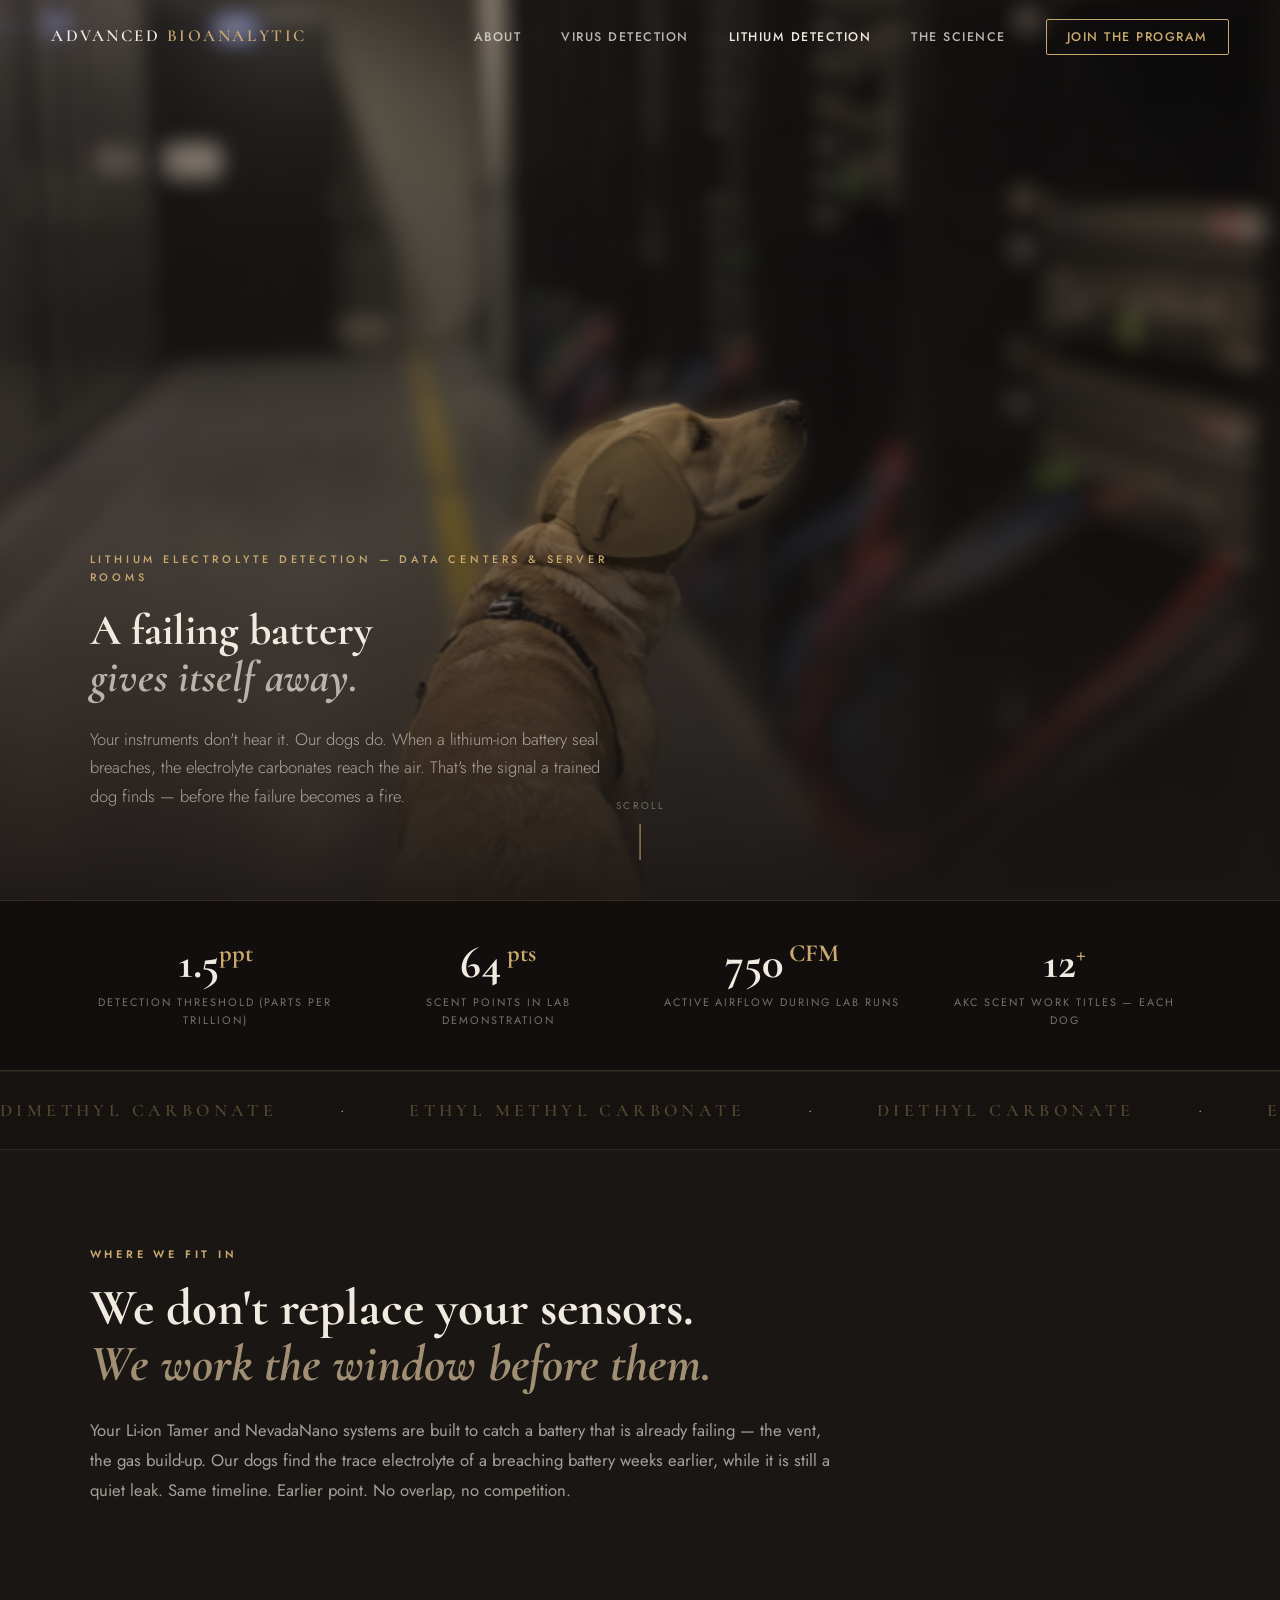
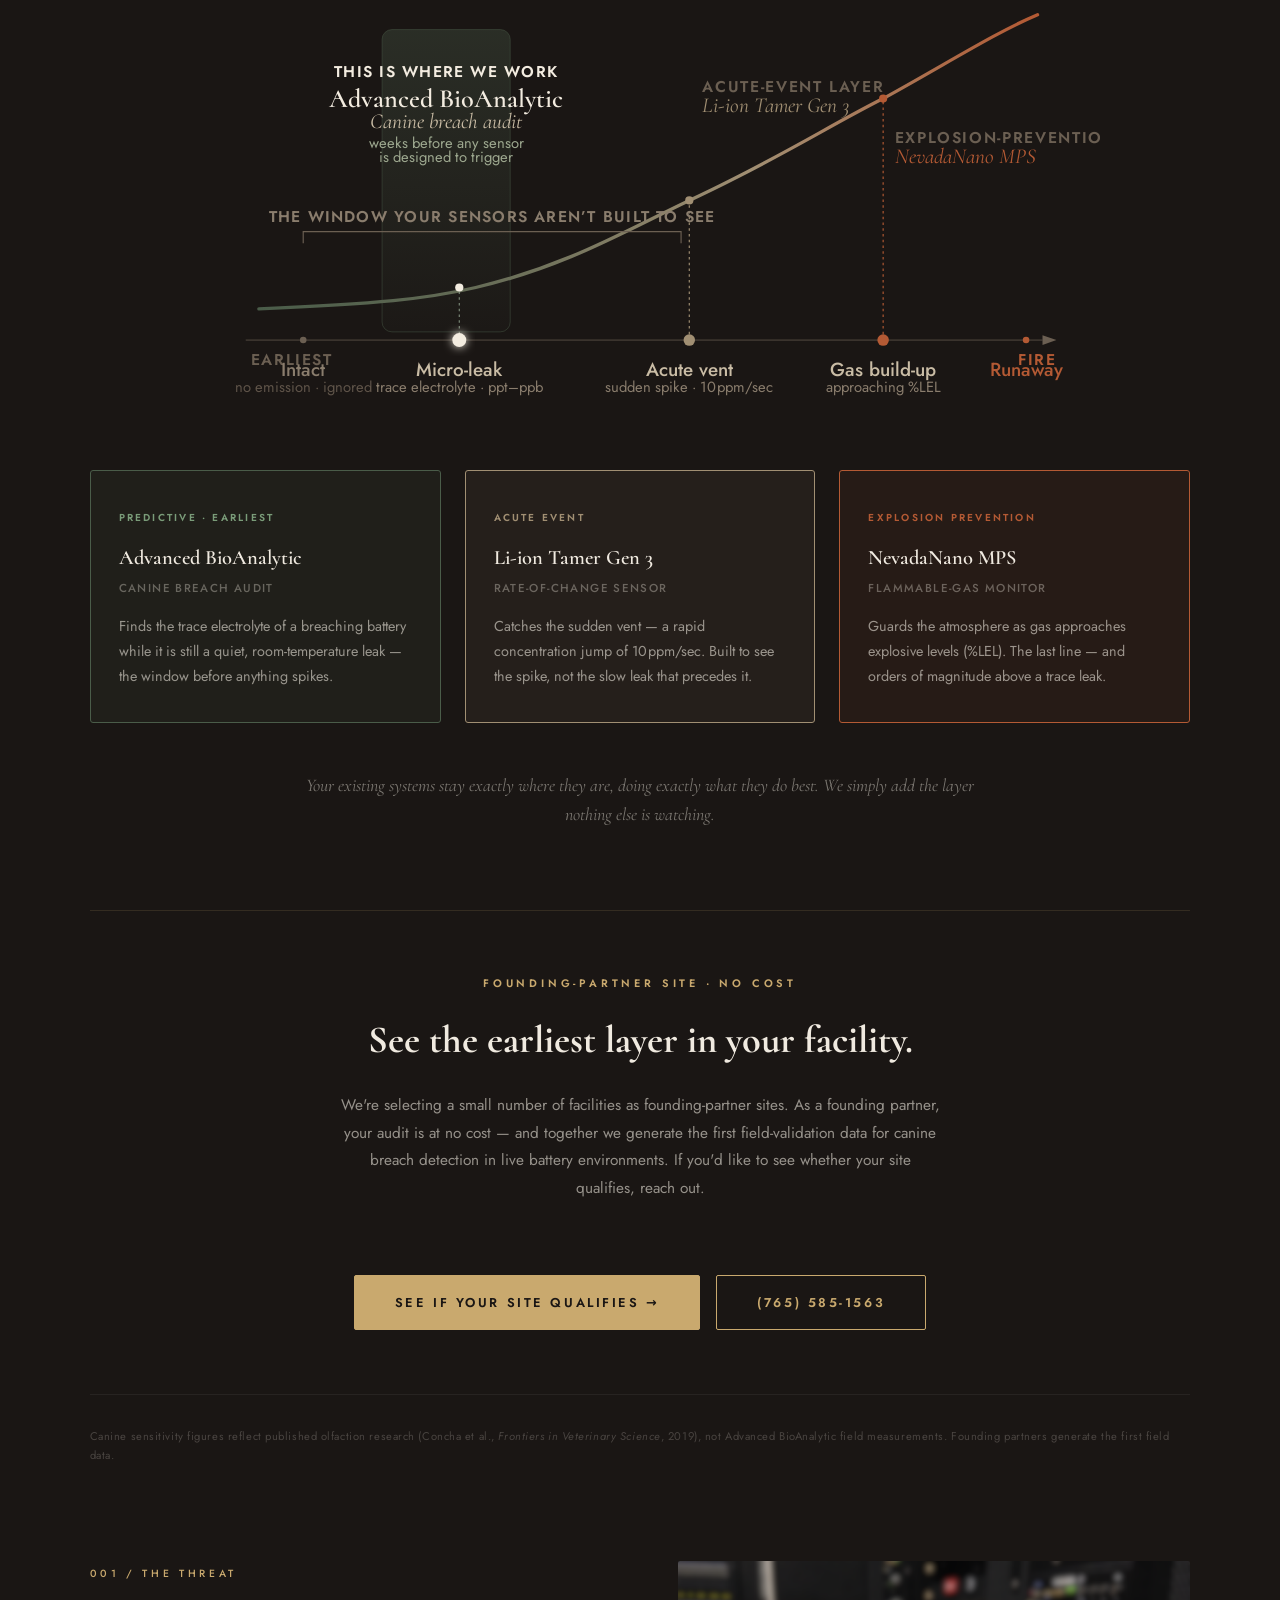
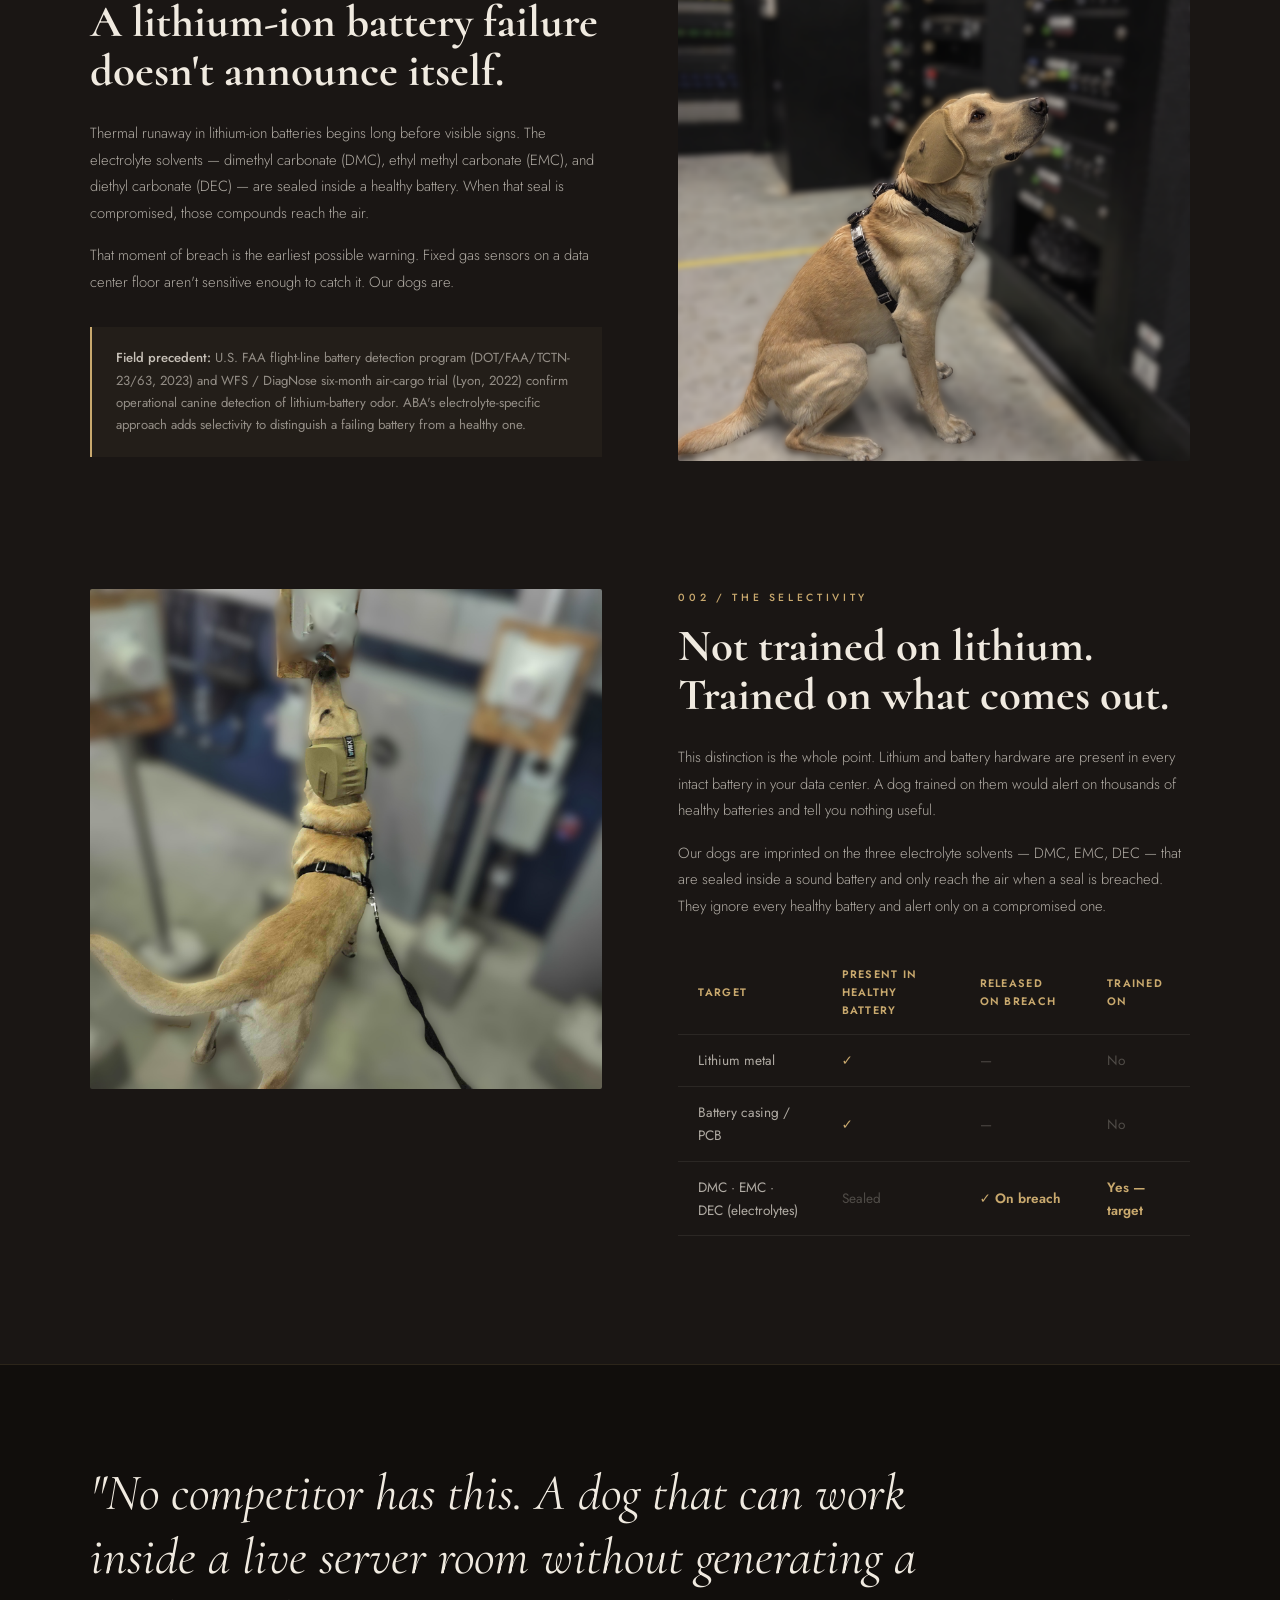
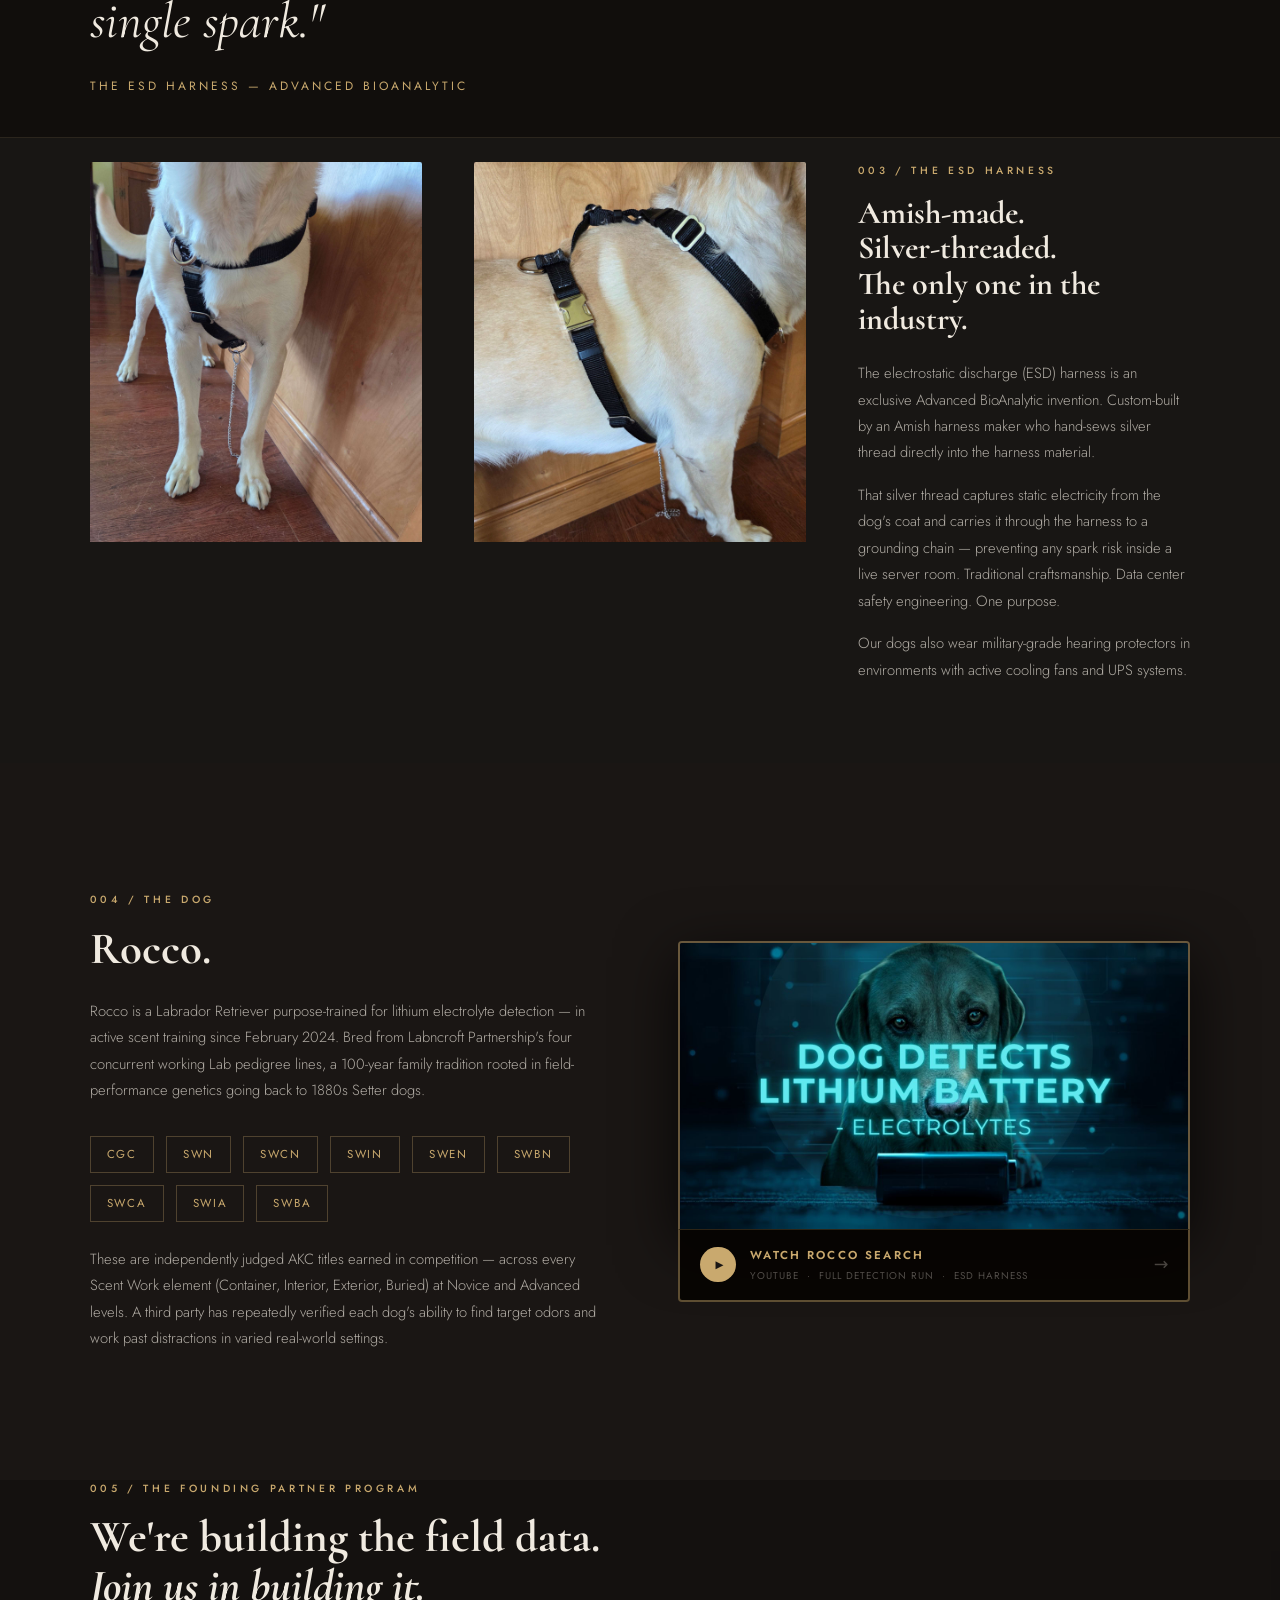
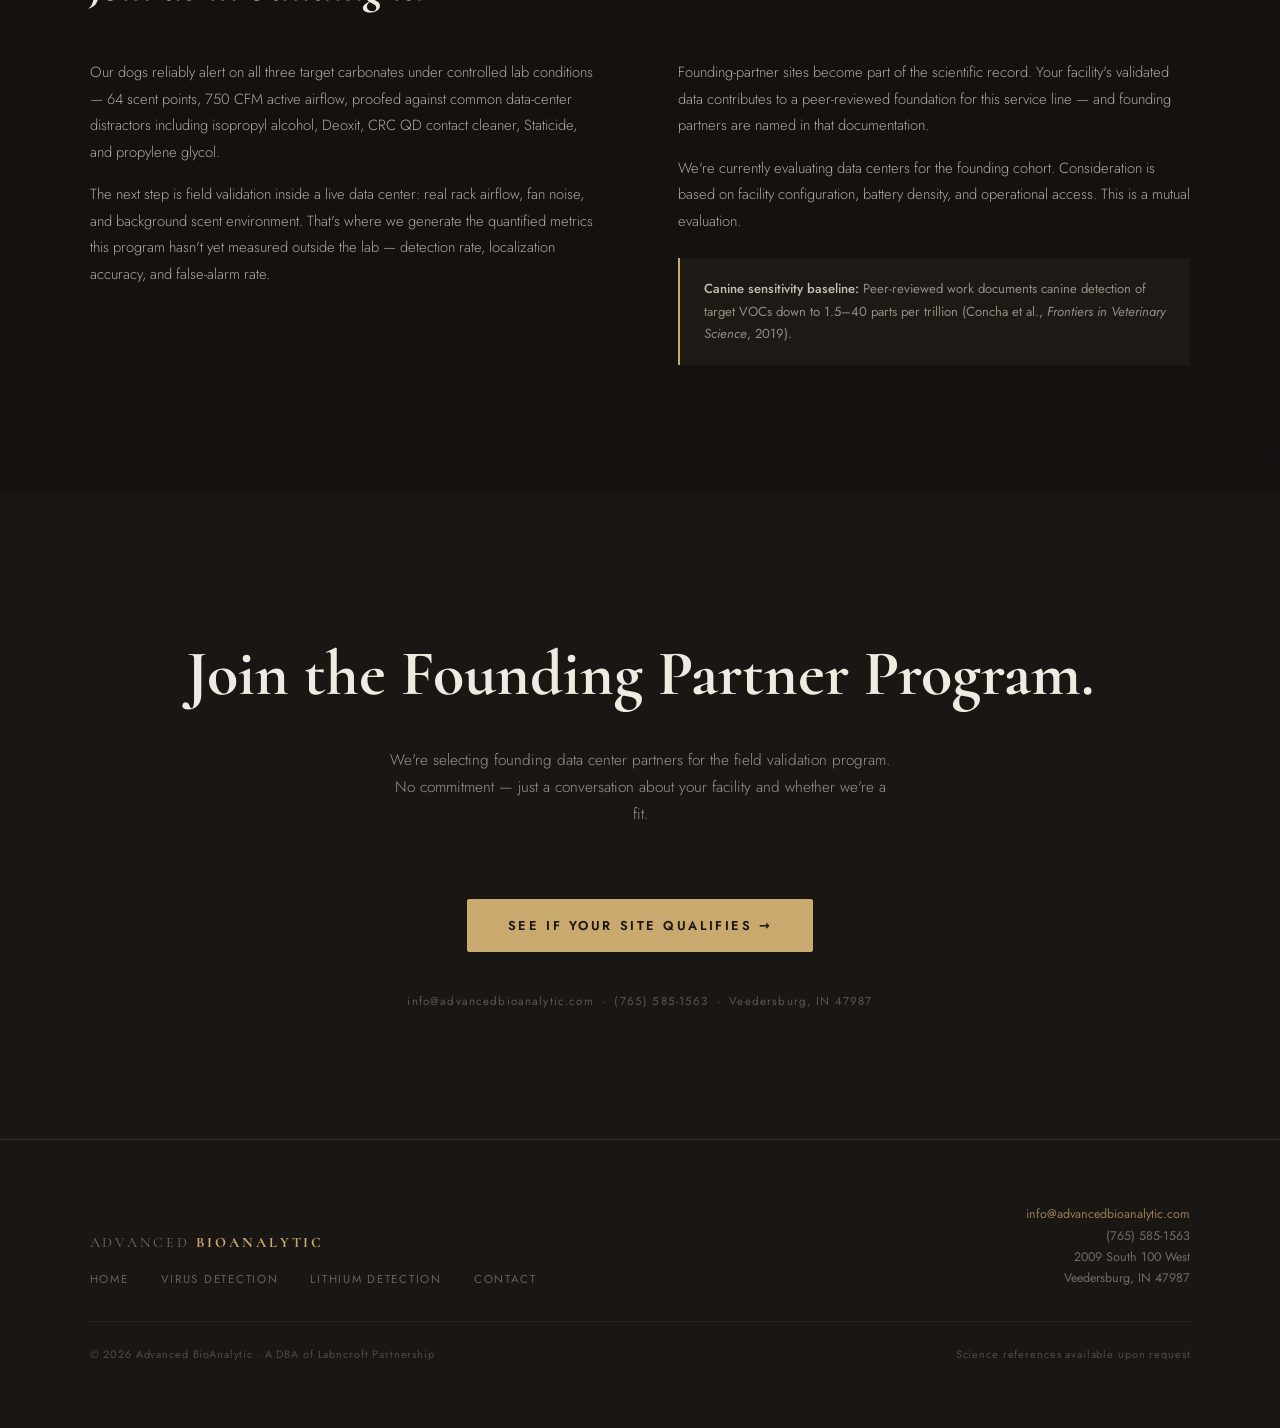
==== battery-detection.html @ dabec1d4 "Initial site launch: 3-page static website for Advanced BioAnalytic Pages: index (home with canvas f" ====
<!DOCTYPE html>
<html lang="en">
<head>
  <meta charset="UTF-8">
  <meta name="viewport" content="width=device-width, initial-scale=1.0">
  <title>Lithium Electrolyte Detection — Advanced BioAnalytic</title>
  <meta name="description" content="Canine lithium electrolyte detection for data centers and server rooms. Our dogs detect DMC, EMC, and DEC — the carbonates that escape only when a battery seal is breached. Join the Founding Partner Program.">
  <link rel="preconnect" href="https://fonts.googleapis.com">
  <link rel="preconnect" href="https://fonts.gstatic.com" crossorigin>
  <link href="https://fonts.googleapis.com/css2?family=Cormorant:ital,wght@0,400;0,500;0,600;0,700;1,400;1,600&family=Jost:wght@300;400;500;600&display=swap" rel="stylesheet">
  <link rel="stylesheet" href="css/style.css?v=27">
  <style>
    body { background: var(--dark-warm); }
    .battery .service-hero-overlay {
      background: linear-gradient(
        to top,
        rgba(26,22,20,0.95) 0%,
        rgba(26,22,20,0.55) 40%,
        rgba(26,22,20,0.2) 100%
      );
    }
    .selectivity-table {
      width: 100%;
      border-collapse: collapse;
      margin-top: 2rem;
    }
    .selectivity-table th, .selectivity-table td {
      padding: 0.9rem 1.25rem;
      text-align: left;
      font-size: 0.85rem;
      border-bottom: 1px solid rgba(240,234,224,0.08);
    }
    .selectivity-table th {
      font-weight: 600;
      letter-spacing: 0.12em;
      text-transform: uppercase;
      font-size: 0.68rem;
      color: var(--gold);
    }
    .selectivity-table td { color: rgba(240,234,224,0.7); }
    .selectivity-table tr:hover td { color: var(--cream); background: rgba(201,169,110,0.04); }
    .check { color: var(--gold); font-weight: 600; }
    .cross { color: rgba(240,234,224,0.25); }
    .rocco-img-wrap {
      position: relative;
      overflow: visible;
      background: transparent;
    }
    .rocco-img-wrap img {
      display: block;
      width: 100%;
      height: auto;
      max-height: 580px;
      object-fit: contain;
    }
    .rocco-img-wrap::before {
      content: '';
      position: absolute;
      top: 0; bottom: 0; left: 0;
      width: 45%;
      background: linear-gradient(to right, #1A1614 0%, transparent 100%);
      z-index: 1;
      pointer-events: none;
    }
    .rocco-img-wrap::after {
      content: '';
      position: absolute;
      top: 0; left: 0; right: 0;
      height: 30%;
      background: linear-gradient(to bottom, #1A1614 0%, transparent 100%);
      z-index: 1;
      pointer-events: none;
    }

    /* ─── Rocco Video Block ─────────────────────────────────── */
    .rocco-video-block { width: 100%; }
    .rocco-video-frame {
      border: 2px solid rgba(201,169,110,0.45);
      border-bottom: none;
      border-radius: 4px 4px 0 0;
      overflow: hidden;
      box-shadow: 0 16px 60px rgba(0,0,0,0.75);
    }
    .rocco-video-frame img {
      display: block;
      width: 100%;
      height: auto;
    }
    .rocco-video-watch {
      display: flex;
      align-items: center;
      justify-content: space-between;
      gap: 1rem;
      padding: 1rem 1.25rem;
      background: rgba(6,4,2,0.9);
      border: 2px solid rgba(201,169,110,0.45);
      border-top: 1px solid rgba(201,169,110,0.2);
      border-radius: 0 0 4px 4px;
      text-decoration: none;
      transition: background 0.3s ease, border-color 0.3s ease;
    }
    .rocco-video-watch:hover {
      background: rgba(201,169,110,0.07);
      border-color: rgba(201,169,110,0.7);
    }
    .rocco-video-watch-left {
      display: flex;
      align-items: center;
      gap: 0.9rem;
    }
    .rocco-video-play-icon {
      width: 2.2rem;
      height: 2.2rem;
      border-radius: 50%;
      background: var(--gold);
      display: flex;
      align-items: center;
      justify-content: center;
      flex-shrink: 0;
      font-size: 0.65rem;
      color: #1A1614;
      padding-left: 3px;
      transition: transform 0.3s ease;
    }
    .rocco-video-watch:hover .rocco-video-play-icon { transform: scale(1.1); }
    .rocco-video-label {
      font-family: var(--font-body);
      font-size: 0.72rem;
      font-weight: 600;
      letter-spacing: 0.2em;
      text-transform: uppercase;
      color: var(--gold);
    }
    .rocco-video-sub {
      font-family: var(--font-body);
      font-size: 0.62rem;
      letter-spacing: 0.1em;
      text-transform: uppercase;
      color: rgba(240,234,224,0.32);
      margin-top: 0.2rem;
    }
    .rocco-video-arrow {
      color: rgba(240,234,224,0.28);
      font-size: 1.1rem;
      transition: transform 0.3s ease, color 0.3s ease;
    }
    .rocco-video-watch:hover .rocco-video-arrow {
      transform: translateX(5px);
      color: var(--gold);
    }

    /* ─── Where We Fit ─────────────────────────────────── */
    .wwf-section {
      padding: 6rem 7vw;
      border-top: 1px solid rgba(201,169,110,0.12);
    }
    .wwf-header { max-width: 820px; }
    .wwf-eyebrow {
      display: block;
      font-family: var(--font-body);
      font-size: 0.68rem;
      font-weight: 600;
      letter-spacing: 0.35em;
      text-transform: uppercase;
      color: var(--gold);
      margin-bottom: 1rem;
    }
    .wwf-headline {
      font-family: var(--font-display);
      font-size: clamp(2.2rem, 4vw, 4rem);
      font-weight: 700;
      line-height: 1.1;
      color: var(--cream);
      margin: 0 0 1.5rem;
    }
    .wwf-headline em { font-style: italic; color: #A18F73; }
    .wwf-subhead {
      font-size: clamp(0.92rem, 1.3vw, 1.05rem);
      line-height: 1.8;
      color: rgba(240,234,224,0.65);
      max-width: 740px;
    }
    /* Timeline responsive wrappers */
    .aba-tl-desktop { display: block; }
    .aba-tl-mobile  { display: none; }
    .aba-tl-mobile svg { width: 100%; height: auto; display: block; }
    /* Timeline */
    .wwf-timeline-wrap {
      overflow-x: auto;
      margin: 3rem 0 0;
      -webkit-overflow-scrolling: touch;
    }
    .wwf-timeline-inner {
      min-width: 720px;
      max-width: 920px;
      margin: 0 auto;
    }
    .wwf-timeline-inner svg { width: 100%; display: block; }
    /* Cards */
    .wwf-cards {
      display: grid;
      grid-template-columns: repeat(3, 1fr);
      gap: 1.5rem;
      margin-top: 3.5rem;
    }
    .wwf-card {
      padding: 2rem 1.75rem;
      border: 1px solid rgba(240,234,224,0.1);
      border-radius: 3px;
      background: rgba(255,255,255,0.015);
    }
    .wwf-card--ours {
      border-color: #4A5C49;
      background: rgba(74,92,73,0.13);
    }
    .wwf-card--tamer {
      border-color: #A18F73;
      background: rgba(161,143,115,0.08);
    }
    .wwf-card--tamer .wwf-card-tag { color: #A18F73; }
    .wwf-card--nano {
      border-color: #B45A34;
      background: rgba(180,90,52,0.08);
    }
    .wwf-card--nano .wwf-card-tag { color: #B45A34; }
    .wwf-card-tag {
      display: inline-block;
      font-family: var(--font-body);
      font-size: 0.63rem;
      font-weight: 600;
      letter-spacing: 0.22em;
      text-transform: uppercase;
      color: rgba(240,234,224,0.35);
      margin-bottom: 0.9rem;
    }
    .wwf-card--ours .wwf-card-tag { color: #7A9C79; }
    .wwf-card-title {
      font-family: var(--font-display);
      font-size: clamp(1.15rem, 1.6vw, 1.5rem);
      font-weight: 600;
      color: var(--cream);
      margin-bottom: 0.25rem;
    }
    .wwf-card-role {
      font-family: var(--font-body);
      font-size: 0.72rem;
      font-weight: 500;
      letter-spacing: 0.12em;
      text-transform: uppercase;
      color: rgba(240,234,224,0.35);
      margin-bottom: 1rem;
    }
    .wwf-card-desc {
      font-size: 0.9rem;
      line-height: 1.75;
      color: rgba(240,234,224,0.58);
    }
    /* Reassurance */
    .wwf-reassurance {
      text-align: center;
      font-family: var(--font-display);
      font-style: italic;
      font-size: clamp(1rem, 1.4vw, 1.2rem);
      color: rgba(240,234,224,0.45);
      margin: 3rem auto 0;
      max-width: 680px;
      line-height: 1.65;
    }
    /* CTA block */
    .wwf-cta {
      margin-top: 5rem;
      padding-top: 4rem;
      border-top: 1px solid rgba(201,169,110,0.15);
      text-align: center;
    }
    .wwf-cta-heading {
      font-family: var(--font-display);
      font-size: clamp(1.8rem, 3vw, 3rem);
      font-weight: 700;
      color: var(--cream);
      margin: 0.75rem 0 1.25rem;
    }
    .wwf-cta-body {
      font-size: clamp(0.88rem, 1.2vw, 1rem);
      line-height: 1.8;
      color: rgba(240,234,224,0.58);
      max-width: 600px;
      margin: 0 auto 2.5rem;
    }
    .wwf-cta-buttons {
      display: flex;
      gap: 1rem;
      justify-content: center;
      flex-wrap: wrap;
    }
    /* Footnote */
    .wwf-footnote {
      margin-top: 4rem;
      padding-top: 2rem;
      border-top: 1px solid rgba(240,234,224,0.06);
      font-size: 0.7rem;
      color: rgba(240,234,224,0.22);
      letter-spacing: 0.05em;
      line-height: 1.7;
    }
    @media (max-width: 800px) {
      .aba-tl-desktop { display: none; }
      .aba-tl-mobile  { display: block; margin: 3rem 0 0; }
      .wwf-cards { grid-template-columns: 1fr; }
      .wwf-cta-buttons { flex-direction: column; }
      .wwf-cta-buttons .cta-button { width: 100%; text-align: center; }
      .wwf-section { padding: 4rem 6vw; }
      .wwf-headline { font-size: clamp(1.8rem, 5vw, 3rem); }
      .wwf-cta { margin-top: 3rem; padding-top: 3rem; }
      .wwf-cta-body { max-width: 100%; }
      .rocco-video-watch { gap: 0.75rem; padding: 0.85rem 1rem; }
    }
    @media (max-width: 600px) {
      .wwf-section { padding: 3rem 5vw; }
      .wwf-headline { font-size: clamp(1.5rem, 6vw, 2.4rem); }
      .wwf-subhead { font-size: 0.88rem; }
      .wwf-cta-heading { font-size: clamp(1.4rem, 6.5vw, 2rem); }
      .wwf-reassurance { font-size: 0.88rem; margin-top: 2rem; }
      .wwf-card { padding: 1.5rem 1.25rem; }
      .rocco-video-frame { border-width: 1px; }
      .rocco-video-watch { border-width: 1px; }
      .rocco-video-label { font-size: 0.65rem; letter-spacing: 0.15em; }
      .rocco-video-sub { font-size: 0.58rem; }
      .rocco-video-play-icon { width: 1.8rem; height: 1.8rem; font-size: 0.58rem; }
    }
    @media (max-width: 480px) {
      .wwf-section { padding: 2.5rem 5vw; }
      .wwf-headline { font-size: clamp(1.3rem, 7vw, 2rem); }
      .selectivity-table th, .selectivity-table td { padding: 0.7rem 0.75rem; font-size: 0.78rem; }
      .wwf-card-title { font-size: 1.1rem; }
      .rocco-video-watch { flex-wrap: wrap; }
    }
  </style>
</head>
<body class="service-page battery">

  <!-- Header -->
  <header class="site-header scrolled" id="site-header">
    <a href="index.html" class="header-logo">Advanced <span>BioAnalytic</span></a>
    <button class="hamburger" id="hamburger" aria-label="Menu">
      <span></span><span></span><span></span>
    </button>
    <nav>
      <ul class="site-nav" id="site-nav">
        <li><a href="virus-detection.html#team">About</a></li>
        <li><a href="virus-detection.html">Virus Detection</a></li>
        <li><a href="battery-detection.html" style="color:var(--cream)">Lithium Detection</a></li>
        <li><a href="#science">The Science</a></li>
        <li><a href="#contact" class="nav-cta">Join the Program</a></li>
      </ul>
    </nav>
  </header>

  <!-- Hero -->
  <section class="service-hero battery">
    <img class="service-hero-img"
         src="assets/images/dogs/rocco-server-work.png"
         alt="Detection dog working a live data center rack in ESD harness, Advanced BioAnalytic">
    <div class="service-hero-overlay"></div>
    <div class="service-hero-content">
      <span class="service-hero-label">Lithium Electrolyte Detection — Data Centers &amp; Server Rooms</span>
      <h1 class="service-hero-heading">
        A failing battery<br>
        <em>gives itself away.</em>
      </h1>
      <p class="service-hero-sub">
        Your instruments don't hear it. Our dogs do.
        When a lithium-ion battery seal breaches, the electrolyte carbonates reach the air.
        That's the signal a trained dog finds — before the failure becomes a fire.
      </p>
    </div>
    <div class="service-scroll-hint">
      <span>Scroll</span>
      <div class="arrow"></div>
    </div>
  </section>

  <!-- Stats Bar -->
  <div class="stats-bar">
    <div class="stat-item">
      <div class="num">1.5<span class="suf">ppt</span></div>
      <div class="lbl">Detection threshold (parts per trillion)</div>
    </div>
    <div class="stat-item">
      <div class="num">64<span class="suf"> pts</span></div>
      <div class="lbl">Scent points in lab demonstration</div>
    </div>
    <div class="stat-item">
      <div class="num">750<span class="suf"> CFM</span></div>
      <div class="lbl">Active airflow during lab runs</div>
    </div>
    <div class="stat-item">
      <div class="num">12<span class="suf">+</span></div>
      <div class="lbl">AKC Scent Work titles — each dog</div>
    </div>
  </div>

  <!-- Marquee strip -->
  <div class="service-marquee">
    <div class="marquee-inner">
      <span>DIMETHYL CARBONATE</span><span class="dot">◆</span>
      <span>ETHYL METHYL CARBONATE</span><span class="dot">◆</span>
      <span>DIETHYL CARBONATE</span><span class="dot">◆</span>
      <span>ELECTROLYTE BREACH</span><span class="dot">◆</span>
      <span>EARLY WARNING</span><span class="dot">◆</span>
      <span>DIMETHYL CARBONATE</span><span class="dot">◆</span>
      <span>ETHYL METHYL CARBONATE</span><span class="dot">◆</span>
      <span>DIETHYL CARBONATE</span><span class="dot">◆</span>
      <span>ELECTROLYTE BREACH</span><span class="dot">◆</span>
      <span>EARLY WARNING</span><span class="dot">◆</span>
    </div>
  </div>

  <!-- Where We Fit — positioned early so visitors understand we're additive, not replacing existing sensors -->
  <section class="service-section wwf-section">
    <div class="wwf-header">
      <span class="wwf-eyebrow">Where we fit in</span>
      <h2 class="wwf-headline">
        We don't replace your sensors.<br>
        <em>We work the window before them.</em>
      </h2>
      <p class="wwf-subhead">
        Your Li-ion Tamer and NevadaNano systems are built to catch a battery
        that is already failing — the vent, the gas build-up. Our dogs find the
        trace electrolyte of a breaching battery weeks earlier, while it is still
        a quiet leak. Same timeline. Earlier point. No overlap, no competition.
      </p>
    </div>

    <!-- Timeline: desktop horizontal / mobile vertical -->
    <div class="aba-tl-desktop">
    <div class="wwf-timeline-wrap">
      <div class="wwf-timeline-inner">
        <svg viewBox="0 0 1120 560" xmlns="http://www.w3.org/2000/svg" role="img"
             aria-label="A battery failure timeline. Advanced BioAnalytic's canine breach audit detects trace electrolyte at the micro-leak stage, weeks before the Li-ion Tamer detects an acute vent event and before NevadaNano detects explosive gas build-up.">
          <defs>
            <linearGradient id="aba-sev" x1="0" y1="1" x2="1" y2="0">
              <stop offset="0" stop-color="#4A5C49"/>
              <stop offset="0.55" stop-color="#A18F73"/>
              <stop offset="1" stop-color="#B45A34"/>
            </linearGradient>
            <linearGradient id="aba-band" x1="0" y1="0" x2="0" y2="1">
              <stop offset="0" stop-color="#4A5C49" stop-opacity="0.34"/>
              <stop offset="1" stop-color="#4A5C49" stop-opacity="0.04"/>
            </linearGradient>
            <filter id="aba-glow" x="-60%" y="-60%" width="220%" height="220%">
              <feGaussianBlur stdDeviation="6" result="b"/>
              <feMerge><feMergeNode in="b"/><feMergeNode in="SourceGraphic"/></feMerge>
            </filter>
          </defs>
          <style>
            .t-mono  { font: 600 12px/1   'Jost', Arial, sans-serif; letter-spacing: 2px;   text-transform: uppercase; }
            .t-mono2 { font: 600 12.5px/1 'Jost', Arial, sans-serif; letter-spacing: 1.5px; text-transform: uppercase; }
            .t-stage { font: 500 14px/1   'Jost', Arial, sans-serif; }
            .t-note  { font: 400 11.5px/1 'Jost', Arial, sans-serif; }
            .t-sys   { font: italic 400 15px/1 'Cormorant', Georgia, serif; }
            .t-brand { font: 600   21px/1 'Cormorant', Georgia, serif; }
          </style>
          <rect x="246" y="92" width="156" height="368" rx="12" fill="url(#aba-band)"
                stroke="#4A5C49" stroke-opacity="0.55" stroke-width="1"/>
          <path d="M 96,432 C 240,426 300,420 360,406 C 470,380 540,338 620,300
                   C 720,254 792,208 856,176 C 936,132 992,96 1044,74"
                fill="none" stroke="url(#aba-sev)" stroke-width="4" stroke-linecap="round"/>
          <line x1="80" y1="470" x2="1050" y2="470" stroke="#3A332D" stroke-width="2"/>
          <polygon points="1050,464 1067,470 1050,476" fill="#6B5F52"/>
          <text class="t-mono" x="86"   y="500" fill="#6B5F52">EARLIEST</text>
          <text class="t-mono" x="1067" y="500" fill="#B45A34" text-anchor="end">FIRE</text>
          <circle cx="150" cy="470" r="4" fill="#6B5F52"/>
          <text class="t-stage" x="150" y="514" fill="#8A7D6D" text-anchor="middle">Intact</text>
          <text class="t-note"  x="150" y="533" fill="#5F5449" text-anchor="middle">no emission · ignored</text>
          <line x1="340" y1="470" x2="340" y2="406" stroke="#7C8A79" stroke-width="1.4" stroke-dasharray="3 4"/>
          <circle cx="340" cy="470" r="8.5" fill="#F3ECE0" filter="url(#aba-glow)"/>
          <circle cx="340" cy="406" r="5"   fill="#F3ECE0"/>
          <text class="t-stage" x="340" y="514" fill="#C9BCA5" text-anchor="middle">Micro-leak</text>
          <text class="t-note"  x="340" y="533" fill="#8A7D6D" text-anchor="middle">trace electrolyte · ppt–ppb</text>
          <line x1="620" y1="470" x2="620" y2="300" stroke="#A18F73" stroke-width="1.4" stroke-dasharray="3 4"/>
          <circle cx="620" cy="470" r="7" fill="#A18F73"/>
          <circle cx="620" cy="300" r="5" fill="#A18F73"/>
          <text class="t-stage" x="620" y="514" fill="#C9BCA5" text-anchor="middle">Acute vent</text>
          <text class="t-note"  x="620" y="533" fill="#8A7D6D" text-anchor="middle">sudden spike · 10&#8202;ppm/sec</text>
          <line x1="856" y1="470" x2="856" y2="176" stroke="#B45A34" stroke-width="1.4" stroke-dasharray="3 4"/>
          <circle cx="856" cy="470" r="7" fill="#B45A34"/>
          <circle cx="856" cy="176" r="5" fill="#B45A34"/>
          <text class="t-stage" x="856" y="514" fill="#C9BCA5" text-anchor="middle">Gas build-up</text>
          <text class="t-note"  x="856" y="533" fill="#8A7D6D" text-anchor="middle">approaching %LEL</text>
          <circle cx="1030" cy="470" r="4" fill="#B45A34"/>
          <text class="t-stage" x="1030" y="514" fill="#B45A34" text-anchor="middle">Runaway</text>
          <!-- Li-ion Tamer: above the curve (curve is at y≈300 here) -->
          <text class="t-mono" x="636" y="168" fill="#6B5F52">ACUTE-EVENT LAYER</text>
          <text class="t-sys"  x="636" y="192" fill="#A18F73">Li-ion Tamer Gen 3</text>
          <!-- NevadaNano: below the curve (curve is at y≈176 at x=856), above the baseline -->
          <text class="t-mono" x="870" y="230" fill="#6B5F52">EXPLOSION-PREVENTION LAYER</text>
          <text class="t-sys"  x="870" y="254" fill="#B45A34">NevadaNano MPS</text>
          <text class="t-mono2" x="324" y="150" fill="#F3ECE0" text-anchor="middle">THIS IS WHERE WE WORK</text>
          <text class="t-brand" x="324" y="186" fill="#F3ECE0" text-anchor="middle">Advanced BioAnalytic</text>
          <text class="t-sys"   x="324" y="212" fill="#C9BCA5" text-anchor="middle">Canine breach audit</text>
          <text class="t-note"  x="324" y="236" fill="#9DA88F" text-anchor="middle">weeks before any sensor</text>
          <text class="t-note"  x="324" y="253" fill="#9DA88F" text-anchor="middle">is designed to trigger</text>
          <path d="M 150,352 L 150,338 L 610,338 L 610,352" fill="none" stroke="#6B5F52" stroke-width="1.4"/>
          <text class="t-mono2" x="380" y="326" fill="#8A7D6D" text-anchor="middle">THE WINDOW YOUR SENSORS AREN&#8217;T BUILT TO SEE</text>
        </svg>
      </div>
    </div>
    </div><!-- /.aba-tl-desktop -->

    <!-- Mobile vertical timeline (portrait, scales to full width) -->
    <div class="aba-tl-mobile">
      <svg viewBox="0 0 680 1200" xmlns="http://www.w3.org/2000/svg" role="img"
           aria-label="A battery failure timeline shown top to bottom. Advanced BioAnalytic's canine breach audit detects trace electrolyte at the micro-leak stage, before the Li-ion Tamer detects an acute vent and before NevadaNano detects explosive gas build-up.">
        <defs>
          <linearGradient id="aba-sevv" x1="0" y1="0" x2="0" y2="1">
            <stop offset="0" stop-color="#4A5C49"/>
            <stop offset="0.55" stop-color="#A18F73"/>
            <stop offset="1" stop-color="#B45A34"/>
          </linearGradient>
          <linearGradient id="aba-bandv" x1="0" y1="0" x2="1" y2="0">
            <stop offset="0" stop-color="#4A5C49" stop-opacity="0.34"/>
            <stop offset="1" stop-color="#4A5C49" stop-opacity="0.04"/>
          </linearGradient>
          <filter id="aba-glowv" x="-60%" y="-60%" width="220%" height="220%">
            <feGaussianBlur stdDeviation="6" result="b"/>
            <feMerge><feMergeNode in="b"/><feMergeNode in="SourceGraphic"/></feMerge>
          </filter>
        </defs>
        <style>
          .t-mono {font:600 19px/1 'Jost',Arial,sans-serif; letter-spacing:2px; text-transform:uppercase;}
          .t-mono2{font:600 19px/1 'Jost',Arial,sans-serif; letter-spacing:1.5px; text-transform:uppercase;}
          .t-stage{font:500 23px/1 'Jost',Arial,sans-serif;}
          .t-note {font:400 18px/1 'Jost',Arial,sans-serif;}
          .t-sys  {font:italic 400 26px/1 'Cormorant',Georgia,serif;}
          .t-brand{font:600 32px/1 'Cormorant',Georgia,serif;}
        </style>
        <!-- severity spine (forest -> stone -> rust, top to bottom) -->
        <rect x="93" y="160" width="6" height="920" rx="3" fill="url(#aba-sevv)"/>
        <!-- direction labels -->
        <text class="t-mono" x="96" y="130" fill="#6B5F52" text-anchor="middle">EARLIEST</text>
        <text class="t-mono" x="96" y="1130" fill="#B45A34" text-anchor="middle">FIRE</text>
        <!-- blind-window bracket -->
        <path d="M 60,200 L 46,200 L 46,600 L 60,600" fill="none" stroke="#6B5F52" stroke-width="1.4"/>
        <text class="t-mono2" x="30" y="400" fill="#8A7D6D" text-anchor="middle"
              transform="rotate(-90 30 400)">THE WINDOW YOUR SENSORS MISS</text>
        <!-- STAGE 1: INTACT -->
        <circle cx="96" cy="200" r="4" fill="#6B5F52"/>
        <line x1="99" y1="200" x2="150" y2="200" stroke="#3A332D" stroke-width="1.4"/>
        <text class="t-stage" x="158" y="196" fill="#8A7D6D">Intact</text>
        <text class="t-note"  x="158" y="220" fill="#5F5449">no emission · healthy batteries ignored</text>
        <!-- STAGE 2: MICRO-LEAK / OURS -->
        <rect x="140" y="326" width="512" height="212" rx="14" fill="url(#aba-bandv)"
              stroke="#4A5C49" stroke-opacity="0.55" stroke-width="1"/>
        <line x1="99" y1="410" x2="150" y2="410" stroke="#7C8A79" stroke-width="1.6"/>
        <circle cx="96" cy="410" r="10" fill="#F3ECE0" filter="url(#aba-glowv)"/>
        <text class="t-mono2" x="164" y="360" fill="#F3ECE0">THIS IS WHERE WE WORK</text>
        <text class="t-brand" x="164" y="394" fill="#F3ECE0">Advanced BioAnalytic</text>
        <text class="t-sys"   x="164" y="422" fill="#C9BCA5">Canine breach audit</text>
        <text class="t-note"  x="164" y="452" fill="#9DA88F">Micro-leak · trace electrolyte · ppt–ppb</text>
        <text class="t-note"  x="164" y="478" fill="#9DA88F">Alerts weeks before any sensor is</text>
        <text class="t-note"  x="164" y="500" fill="#9DA88F">designed to trigger.</text>
        <!-- STAGE 3: ACUTE VENT / LI-ION TAMER -->
        <line x1="99" y1="680" x2="150" y2="680" stroke="#A18F73" stroke-width="1.4"/>
        <circle cx="96" cy="680" r="7" fill="#A18F73"/>
        <text class="t-mono" x="158" y="654" fill="#6B5F52">ACUTE-EVENT LAYER</text>
        <text class="t-sys"  x="158" y="682" fill="#A18F73">Li-ion Tamer Gen 3</text>
        <text class="t-note" x="158" y="708" fill="#8A7D6D">Acute vent · sudden spike · 10 ppm/sec</text>
        <!-- STAGE 4: GAS BUILD-UP / NEVADANANO -->
        <line x1="99" y1="880" x2="150" y2="880" stroke="#B45A34" stroke-width="1.4"/>
        <circle cx="96" cy="880" r="7" fill="#B45A34"/>
        <text class="t-mono" x="158" y="854" fill="#6B5F52">EXPLOSION-PREVENTION LAYER</text>
        <text class="t-sys"  x="158" y="882" fill="#B45A34">NevadaNano MPS</text>
        <text class="t-note" x="158" y="908" fill="#8A7D6D">Gas build-up · approaching %LEL</text>
        <!-- STAGE 5: RUNAWAY -->
        <line x1="99" y1="1050" x2="150" y2="1050" stroke="#B45A34" stroke-width="1.4"/>
        <circle cx="96" cy="1050" r="4" fill="#B45A34"/>
        <text class="t-stage" x="158" y="1046" fill="#B45A34">Runaway</text>
        <text class="t-note"  x="158" y="1070" fill="#8A7D6D">thermal event · too late</text>
      </svg>
    </div><!-- /.aba-tl-mobile -->

    <div class="wwf-cards">
      <div class="wwf-card wwf-card--ours">
        <span class="wwf-card-tag">Predictive · earliest</span>
        <div class="wwf-card-title">Advanced BioAnalytic</div>
        <div class="wwf-card-role">Canine breach audit</div>
        <p class="wwf-card-desc">Finds the trace electrolyte of a breaching battery while it is still a quiet, room-temperature leak — the window before anything spikes.</p>
      </div>
      <div class="wwf-card wwf-card--tamer">
        <span class="wwf-card-tag">Acute event</span>
        <div class="wwf-card-title">Li-ion Tamer Gen 3</div>
        <div class="wwf-card-role">Rate-of-change sensor</div>
        <p class="wwf-card-desc">Catches the sudden vent — a rapid concentration jump of 10&#8202;ppm/sec. Built to see the spike, not the slow leak that precedes it.</p>
      </div>
      <div class="wwf-card wwf-card--nano">
        <span class="wwf-card-tag">Explosion prevention</span>
        <div class="wwf-card-title">NevadaNano MPS</div>
        <div class="wwf-card-role">Flammable-gas monitor</div>
        <p class="wwf-card-desc">Guards the atmosphere as gas approaches explosive levels (%LEL). The last line — and orders of magnitude above a trace leak.</p>
      </div>
    </div>

    <p class="wwf-reassurance">
      Your existing systems stay exactly where they are, doing exactly what
      they do best. We simply add the layer nothing else is watching.
    </p>

    <div class="wwf-cta">
      <span class="wwf-eyebrow">Founding-partner site · no cost</span>
      <h3 class="wwf-cta-heading">See the earliest layer in your facility.</h3>
      <p class="wwf-cta-body">
        We're selecting a small number of facilities as founding-partner sites. As a founding partner,
        your audit is at no cost — and together we generate the first field-validation data for canine
        breach detection in live battery environments. If you'd like to see whether your site qualifies,
        reach out.
      </p>
      <div class="wwf-cta-buttons">
        <a href="#contact" class="cta-button primary">See if your site qualifies →</a>
        <a href="tel:+17655851563" class="cta-button">(765) 585-1563</a>
      </div>
    </div>

    <p class="wwf-footnote">
      Canine sensitivity figures reflect published olfaction research
      (Concha et al., <em>Frontiers in Veterinary Science</em>, 2019), not Advanced
      BioAnalytic field measurements. Founding partners generate the first field data.
    </p>
  </section>

  <!-- The Threat -->
  <section class="service-section" id="science">
    <div class="section-pair">
      <div>
        <span class="service-label">001 / The Threat</span>
        <h2 class="service-heading">A lithium-ion battery failure doesn't announce itself.</h2>
        <p class="service-body">
          Thermal runaway in lithium-ion batteries begins long before visible signs.
          The electrolyte solvents — dimethyl carbonate (DMC), ethyl methyl carbonate (EMC),
          and diethyl carbonate (DEC) — are sealed inside a healthy battery.
          When that seal is compromised, those compounds reach the air.
        </p>
        <p class="service-body" style="margin-top:1rem">
          That moment of breach is the earliest possible warning. Fixed gas sensors on a
          data center floor aren't sensitive enough to catch it. Our dogs are.
        </p>
        <div class="science-ref">
          <p><strong>Field precedent:</strong> U.S. FAA flight-line battery detection program (DOT/FAA/TCTN-23/63, 2023) and
          WFS / DiagNose six-month air-cargo trial (Lyon, 2022) confirm operational canine detection of lithium-battery odor.
          ABA's electrolyte-specific approach adds selectivity to distinguish a failing battery from a healthy one.</p>
        </div>
      </div>
      <div class="pair-img">
        <img src="assets/images/dogs/rocco-server-scent.png"
             alt="Detection dog locating scent in server environment">
      </div>
    </div>
  </section>

  <!-- The Selectivity -->
  <section class="service-section">
    <div class="section-pair reverse">
      <div>
        <span class="service-label">002 / The Selectivity</span>
        <h2 class="service-heading">Not trained on lithium.<br>Trained on what comes out.</h2>
        <p class="service-body">
          This distinction is the whole point. Lithium and battery hardware are present in every
          intact battery in your data center. A dog trained on them would alert on thousands
          of healthy batteries and tell you nothing useful.
        </p>
        <p class="service-body" style="margin-top:1rem">
          Our dogs are imprinted on the three electrolyte solvents — DMC, EMC, DEC — that are
          sealed inside a sound battery and only reach the air when a seal is breached.
          They ignore every healthy battery and alert only on a compromised one.
        </p>
        <table class="selectivity-table">
          <thead>
            <tr>
              <th>Target</th>
              <th>Present in healthy battery</th>
              <th>Released on breach</th>
              <th>Trained on</th>
            </tr>
          </thead>
          <tbody>
            <tr>
              <td>Lithium metal</td>
              <td><span class="check">✓</span></td>
              <td><span class="cross">—</span></td>
              <td><span class="cross">No</span></td>
            </tr>
            <tr>
              <td>Battery casing / PCB</td>
              <td><span class="check">✓</span></td>
              <td><span class="cross">—</span></td>
              <td><span class="cross">No</span></td>
            </tr>
            <tr>
              <td>DMC · EMC · DEC (electrolytes)</td>
              <td><span class="cross">Sealed</span></td>
              <td><span class="check">✓ On breach</span></td>
              <td><span class="check" style="color:var(--gold)">Yes — target</span></td>
            </tr>
          </tbody>
        </table>
      </div>
      <div class="pair-img" style="align-self:flex-start">
        <img src="assets/images/dogs/Rocco%20search%20train.png"
             alt="Detection dog working a search training scenario">
      </div>
    </div>
  </section>

  <!-- The ESD Harness -->
  <div style="background:rgba(10,8,6,0.55);">
  <section class="pull-quote" style="border-bottom:none; padding-bottom:2.5rem;">
    <blockquote>
      "No competitor has this. A dog that can work inside a live server room
      without generating a single spark."
    </blockquote>
    <cite>The ESD Harness — Advanced BioAnalytic</cite>
  </section>

  <div class="harness-callout" style="padding-top:1.5rem;">
    <div class="harness-img">
      <img src="assets/images/dogs/rocco-harness-front.jpg"
           alt="ESD harness chest strap with grounding chain — detail">
    </div>
    <div class="harness-img">
      <img src="assets/images/dogs/rocco-harness-side-close.jpg"
           alt="ESD harness side view — brass buckle detail">
    </div>
    <div class="harness-text">
      <span class="service-label">003 / The ESD Harness</span>
      <h2 class="service-heading" style="font-size: clamp(1.8rem, 2.5vw, 2.8rem);">
        Amish-made.<br>Silver-threaded.<br>The only one in the industry.
      </h2>
      <p class="service-body">
        The electrostatic discharge (ESD) harness is an exclusive Advanced BioAnalytic invention.
        Custom-built by an Amish harness maker who hand-sews silver thread directly into the
        harness material.
      </p>
      <p class="service-body" style="margin-top:1rem">
        That silver thread captures static electricity from the dog's coat and carries it through
        the harness to a grounding chain — preventing any spark risk inside a live server room.
        Traditional craftsmanship. Data center safety engineering. One purpose.
      </p>
      <p class="service-body" style="margin-top:1rem">
        Our dogs also wear military-grade hearing protectors in environments with active cooling
        fans and UPS systems.
      </p>
    </div>
  </div>
  </div><!-- /.harness-combined -->

  <!-- Rocco's Credentials -->
  <section class="service-section">
    <div class="section-pair">
      <div>
        <span class="service-label">004 / The Dog</span>
        <h2 class="service-heading">Rocco.</h2>
        <p class="service-body">
          Rocco is a Labrador Retriever purpose-trained for lithium electrolyte detection —
          in active scent training since February 2024. Bred from Labncroft Partnership's
          four concurrent working Lab pedigree lines, a 100-year family tradition rooted in
          field-performance genetics going back to 1880s Setter dogs.
        </p>
        <div style="margin-top:2rem; display:flex; flex-wrap:wrap; gap:0.75rem;">
          <span style="padding:0.5rem 1rem;border:1px solid rgba(201,169,110,0.3);font-size:0.72rem;letter-spacing:0.15em;text-transform:uppercase;color:var(--gold);">CGC</span>
          <span style="padding:0.5rem 1rem;border:1px solid rgba(201,169,110,0.3);font-size:0.72rem;letter-spacing:0.15em;text-transform:uppercase;color:var(--gold);">SWN</span>
          <span style="padding:0.5rem 1rem;border:1px solid rgba(201,169,110,0.3);font-size:0.72rem;letter-spacing:0.15em;text-transform:uppercase;color:var(--gold);">SWCN</span>
          <span style="padding:0.5rem 1rem;border:1px solid rgba(201,169,110,0.3);font-size:0.72rem;letter-spacing:0.15em;text-transform:uppercase;color:var(--gold);">SWIN</span>
          <span style="padding:0.5rem 1rem;border:1px solid rgba(201,169,110,0.3);font-size:0.72rem;letter-spacing:0.15em;text-transform:uppercase;color:var(--gold);">SWEN</span>
          <span style="padding:0.5rem 1rem;border:1px solid rgba(201,169,110,0.3);font-size:0.72rem;letter-spacing:0.15em;text-transform:uppercase;color:var(--gold);">SWBN</span>
          <span style="padding:0.5rem 1rem;border:1px solid rgba(201,169,110,0.3);font-size:0.72rem;letter-spacing:0.15em;text-transform:uppercase;color:var(--gold);">SWCA</span>
          <span style="padding:0.5rem 1rem;border:1px solid rgba(201,169,110,0.3);font-size:0.72rem;letter-spacing:0.15em;text-transform:uppercase;color:var(--gold);">SWIA</span>
          <span style="padding:0.5rem 1rem;border:1px solid rgba(201,169,110,0.3);font-size:0.72rem;letter-spacing:0.15em;text-transform:uppercase;color:var(--gold);">SWBA</span>
        </div>
        <p class="service-body" style="margin-top:1.5rem">
          These are independently judged AKC titles earned in competition — across every Scent Work
          element (Container, Interior, Exterior, Buried) at Novice and Advanced levels.
          A third party has repeatedly verified each dog's ability to find target odors
          and work past distractions in varied real-world settings.
        </p>
      </div>
      <div class="rocco-video-block">
        <div class="rocco-video-frame">
          <img src="assets/images/dogs/Lithium%20Rocco%20Run%20Thumb.jpg"
               alt="Rocco — Dog Detects Lithium Battery Electrolytes — Advanced BioAnalytic detection run">
        </div>
        <a href="https://www.youtube.com/watch?v=xchijLUmRxk&t=15s"
           target="_blank" rel="noopener"
           class="rocco-video-watch">
          <div class="rocco-video-watch-left">
            <div class="rocco-video-play-icon">&#9654;</div>
            <div>
              <div class="rocco-video-label">Watch Rocco Search</div>
              <div class="rocco-video-sub">YouTube &nbsp;·&nbsp; Full detection run &nbsp;·&nbsp; ESD harness</div>
            </div>
          </div>
          <span class="rocco-video-arrow">→</span>
        </a>
      </div>
    </div>
  </section>

  <!-- Current Status & Pilot -->
  <section class="service-section" style="background:rgba(0,0,0,0.25);">
    <span class="service-label">005 / The Founding Partner Program</span>
    <h2 class="service-heading" style="max-width:700px;">
      We're building the field data.<br>
      <em>Join us in building it.</em>
    </h2>
    <div class="section-pair" style="margin-top:3rem; align-items:flex-start;">
      <div>
        <p class="service-body">
          Our dogs reliably alert on all three target carbonates under controlled lab conditions —
          64 scent points, 750 CFM active airflow, proofed against common data-center distractors
          including isopropyl alcohol, Deoxit, CRC QD contact cleaner, Staticide, and propylene glycol.
        </p>
        <p class="service-body" style="margin-top:1rem">
          The next step is field validation inside a live data center: real rack airflow, fan noise,
          and background scent environment. That's where we generate the quantified metrics this
          program hasn't yet measured outside the lab — detection rate, localization accuracy, and
          false-alarm rate.
        </p>
      </div>
      <div>
        <p class="service-body">
          Founding-partner sites become part of the scientific record. Your facility's validated data
          contributes to a peer-reviewed foundation for this service line — and founding partners are
          named in that documentation.
        </p>
        <p class="service-body" style="margin-top:1rem">
          We're currently evaluating data centers for the founding cohort. Consideration is based on
          facility configuration, battery density, and operational access. This is a mutual evaluation.
        </p>
        <div class="science-ref" style="margin-top:1.5rem">
          <p><strong>Canine sensitivity baseline:</strong> Peer-reviewed work documents canine
          detection of target VOCs down to 1.5–40 parts per trillion
          (Concha et al., <em>Frontiers in Veterinary Science</em>, 2019).</p>
        </div>
      </div>
    </div>
  </section>

  <!-- CTA -->
  <section class="service-cta" id="contact">
    <h2 class="cta-heading">Join the Founding Partner Program.</h2>
    <p class="cta-body">
      We're selecting founding data center partners for the field validation program.
      No commitment — just a conversation about your facility and whether we're a fit.
    </p>

    <!-- Button shown by default -->
    <div class="demo-cta-wrap" id="pilot-cta-wrap">
      <button class="cta-button primary" id="open-pilot-form">See if your site qualifies →</button>
    </div>

    <!-- Form: hidden until button clicked -->
    <div class="demo-form-wrap" id="pilot-form-wrap">
      <p class="cta-body" style="margin-bottom:2rem;">
        Tell us about your facility and we'll reach out within one business day.
      </p>
      <form class="demo-form" action="https://formspree.io/f/mykqakkn" method="POST">
        <input type="text" name="_gotcha" style="display:none">

        <div class="form-row">
          <div class="form-group">
            <label class="form-label" for="p-name">Your Name</label>
            <input type="text" id="p-name" name="name" placeholder="Jane Smith" required>
          </div>
          <div class="form-group">
            <label class="form-label" for="p-company">Company / Data Center Name</label>
            <input type="text" id="p-company" name="company" placeholder="Acme Data Centers LLC" required>
          </div>
        </div>

        <div class="form-row">
          <div class="form-group">
            <label class="form-label" for="p-role">Your Role</label>
            <select id="p-role" name="role">
              <option value="" disabled selected>Select your role</option>
              <option>Data Center Manager</option>
              <option>Facilities / Operations</option>
              <option>Risk / Safety Officer</option>
              <option>IT / Infrastructure</option>
              <option>Executive / Owner</option>
              <option>Other</option>
            </select>
          </div>
          <div class="form-group">
            <label class="form-label" for="p-phone">Phone Number</label>
            <input type="tel" id="p-phone" name="phone" placeholder="(555) 000-0000">
          </div>
        </div>

        <div class="form-group">
          <label class="form-label" for="p-email">Email Address</label>
          <input type="email" id="p-email" name="email" placeholder="you@company.com" required>
        </div>

        <div class="form-row">
          <div class="form-group">
            <label class="form-label" for="p-location">Facility Location (City, State)</label>
            <input type="text" id="p-location" name="location" placeholder="Indianapolis, IN">
          </div>
          <div class="form-group">
            <label class="form-label" for="p-racks">Approximate Battery Rack Count</label>
            <select id="p-racks" name="rack_count">
              <option value="" disabled selected>Select range</option>
              <option>Under 50 racks</option>
              <option>50 – 200 racks</option>
              <option>200 – 500 racks</option>
              <option>500+ racks</option>
              <option>Not sure</option>
            </select>
          </div>
        </div>

        <div class="form-group">
          <label class="form-label" for="p-message">Anything you'd like us to know? (optional)</label>
          <textarea id="p-message" name="message" placeholder="Current monitoring setup, facility type, timing, questions..."></textarea>
        </div>

        <div style="text-align:center;margin-top:0.75rem;display:flex;gap:1rem;justify-content:center;flex-wrap:wrap;">
          <button type="submit" class="cta-button primary" style="border:none;cursor:pointer;">
            Submit Application →
          </button>
          <button type="button" id="close-pilot-form" class="cta-button" style="border:none;cursor:pointer;background:transparent;border:1px solid rgba(240,234,224,0.25);">
            ← Cancel
          </button>
        </div>
      </form>
    </div>

    <p style="margin-top:2.5rem;font-size:0.72rem;color:rgba(240,234,224,0.3);letter-spacing:0.1em;">
      info@advancedbioanalytic.com &nbsp;·&nbsp; (765) 585-1563 &nbsp;·&nbsp; Veedersburg, IN 47987
    </p>
  </section>

  <!-- Footer -->
  <footer class="site-footer">
    <div>
      <div class="footer-brand">Advanced <strong>BioAnalytic</strong></div>
      <div class="footer-nav" style="margin-top:1rem">
        <a href="index.html">Home</a>
        <a href="virus-detection.html">Virus Detection</a>
        <a href="battery-detection.html">Lithium Detection</a>
        <a href="mailto:info@advancedbioanalytic.com">Contact</a>
      </div>
    </div>
    <div class="footer-contact">
      <a href="mailto:info@advancedbioanalytic.com">info@advancedbioanalytic.com</a><br>
      (765) 585-1563<br>
      2009 South 100 West<br>
      Veedersburg, IN 47987
    </div>
    <div class="footer-bottom">
      <p>&copy; 2026 Advanced BioAnalytic · A DBA of Labncroft Partnership</p>
      <p>Science references available upon request</p>
    </div>
  </footer>

  <script>
    // Mobile nav
    const hamburger = document.getElementById('hamburger');
    const nav = document.getElementById('site-nav');
    const navBg = document.getElementById('mobile-nav-bg');
    hamburger.addEventListener('click', () => {
      const opening = !nav.classList.contains('open');
      nav.classList.toggle('open');
      if (navBg) navBg.classList.toggle('open', opening);
      document.body.classList.toggle('nav-open', opening);
    });
    nav.querySelectorAll('a').forEach(a => a.addEventListener('click', () => {
      nav.classList.remove('open');
      if (navBg) navBg.classList.remove('open');
      document.body.classList.remove('nav-open');
    }));

    // Header scroll
    const header = document.getElementById('site-header');
    window.addEventListener('scroll', () => {
      header.classList.toggle('scrolled', window.scrollY > 50);
    });

    // Scroll-reveal
    const observer = new IntersectionObserver((entries) => {
      entries.forEach(entry => {
        if (entry.isIntersecting) {
          entry.target.style.opacity = '1';
          entry.target.style.transform = 'translateY(0)';
        }
      });
    }, { threshold: 0.08 });

    document.querySelectorAll('.service-section, .pull-quote, .harness-callout, .service-cta').forEach(el => {
      el.style.opacity = '0';
      el.style.transform = 'translateY(40px)';
      el.style.transition = 'opacity 0.9s ease, transform 0.9s ease';
      observer.observe(el);
    });
  </script>

  <script>
    (function() {
      var btn   = document.getElementById('open-pilot-form');
      var close = document.getElementById('close-pilot-form');
      var wrap  = document.getElementById('pilot-form-wrap');
      var cta   = document.getElementById('pilot-cta-wrap');

      function openForm() {
        cta.style.display = 'none';
        wrap.classList.add('open');
      }

      btn.addEventListener('click', function() {
        openForm();
        setTimeout(function() {
          wrap.scrollIntoView({ behavior: 'smooth', block: 'start' });
        }, 50);
      });

      close.addEventListener('click', function() {
        wrap.classList.remove('open');
        cta.style.display = '';
        cta.scrollIntoView({ behavior: 'smooth', block: 'center' });
      });

      if (window.location.hash === '#contact') {
        openForm();
      }
    })();
  </script>
  <div id="mobile-nav-bg"></div>
</body>
</html>
---- css/style.css ----
@import url('https://fonts.googleapis.com/css2?family=Cormorant:ital,wght@0,400;0,500;0,600;0,700;1,400;1,600&family=Jost:wght@300;400;500;600&display=swap');

/* ─── Variables ─────────────────────────────────────────────── */
:root {
  --dark-warm:   #1A1614;
  --deep-slate:  #2A3240;
  --cream:       #F0EAE0;
  --gold:        #C9A96E;
  --warm-white:  #F8F5F1;
  --charcoal:    #2D2926;
  --font-display: 'Cormorant', Georgia, serif;
  --font-body:   'Jost', system-ui, sans-serif;
  --header-h:    72px;
}

/* ─── Reset ──────────────────────────────────────────────────── */
*, *::before, *::after { box-sizing: border-box; margin: 0; padding: 0; }
html { font-size: 16px; scroll-behavior: auto; }
body {
  background: var(--dark-warm);
  color: var(--cream);
  font-family: var(--font-body);
  font-weight: 400;
  line-height: 1.65;
  overflow-x: hidden;
}
a { color: inherit; text-decoration: none; }
img, video { display: block; max-width: 100%; }

/* ─── Loader ─────────────────────────────────────────────────── */
#loader {
  position: fixed;
  inset: 0;
  z-index: 9999;
  background: var(--dark-warm);
  display: flex;
  flex-direction: column;
  align-items: center;
  justify-content: center;
  gap: 2rem;
  transition: opacity 0.6s ease, visibility 0.6s ease;
}
#loader.hidden { opacity: 0; visibility: hidden; }
.loader-brand {
  font-family: var(--font-display);
  font-size: 1.1rem;
  letter-spacing: 0.35em;
  text-transform: uppercase;
  color: var(--gold);
}
.loader-track {
  width: 280px;
  height: 1px;
  background: rgba(240,234,224,0.15);
  position: relative;
}
#loader-bar {
  position: absolute;
  left: 0; top: 0; height: 100%;
  background: var(--gold);
  width: 0%;
  transition: width 0.1s linear;
}
#loader-percent {
  font-family: var(--font-body);
  font-size: 0.75rem;
  letter-spacing: 0.2em;
  color: rgba(240,234,224,0.45);
}

/* ─── Header ─────────────────────────────────────────────────── */
.site-header {
  position: fixed;
  top: 0; left: 0; right: 0;
  z-index: 9000;
  height: var(--header-h);
  padding: 0 4vw;
  display: flex;
  align-items: center;
  justify-content: space-between;
  background: transparent;
  transition: background 0.4s ease;
}
.site-header.scrolled {
  background: rgba(26,22,20,0.92);
  backdrop-filter: blur(12px);
}
.header-logo {
  font-family: var(--font-display);
  font-size: 1.05rem;
  font-weight: 600;
  letter-spacing: 0.15em;
  text-transform: uppercase;
  color: var(--cream);
}
.header-logo span { color: var(--gold); }
.site-nav {
  display: flex;
  align-items: center;
  gap: 2.5rem;
  list-style: none;
}
.site-nav a {
  font-family: var(--font-body);
  font-size: 0.78rem;
  font-weight: 500;
  letter-spacing: 0.12em;
  text-transform: uppercase;
  color: rgba(240,234,224,0.75);
  transition: color 0.25s ease;
}
.site-nav a:hover { color: var(--cream); }
.site-nav .nav-cta {
  border: 1px solid var(--gold);
  padding: 0.5rem 1.25rem;
  color: var(--gold);
  border-radius: 2px;
  transition: background 0.25s, color 0.25s;
}
.site-nav .nav-cta:hover {
  background: var(--gold);
  color: var(--dark-warm);
}
.hamburger {
  display: none;
  background: transparent;
  border: none;
  outline: none;
  -webkit-appearance: none;
}

/* ─── Hero Standalone ────────────────────────────────────────── */
.hero-standalone {
  position: relative;
  width: 100%;
  height: 100vh;
  min-height: 600px;
  display: flex;
  flex-direction: column;
  justify-content: flex-end;
  padding: 0 6vw 8vh;
  background: var(--dark-warm);
}
.hero-video {
  position: absolute;
  inset: 0;
  width: 100%; height: 100%;
  object-fit: cover;
  object-position: center;
  opacity: 1;
}
.hero-overlay {
  position: absolute;
  inset: 0;
  background: linear-gradient(
    to top,
    rgba(26,22,20,0.55) 0%,
    rgba(26,22,20,0.1) 50%,
    rgba(26,22,20,0.0) 100%
  );
}
.hero-content {
  position: relative;
  z-index: 2;
  max-width: 900px;
  opacity: 0;
  will-change: opacity, transform;
}
.hero-label {
  font-family: var(--font-body);
  font-size: 0.7rem;
  font-weight: 500;
  letter-spacing: 0.3em;
  text-transform: uppercase;
  color: var(--gold);
  margin-bottom: 1.5rem;
  display: block;
}
.hero-heading {
  font-family: var(--font-display);
  font-size: clamp(3.5rem, 7vw, 7rem);
  font-weight: 700;
  line-height: 1.0;
  color: var(--cream);
  margin-bottom: 1.5rem;
}
.hero-heading em {
  font-style: italic;
  color: rgba(240,234,224,0.7);
}
.hero-tagline {
  font-family: var(--font-body);
  font-size: clamp(0.9rem, 1.4vw, 1.1rem);
  font-weight: 300;
  color: rgba(240,234,224,0.65);
  max-width: 560px;
  margin-bottom: 3rem;
}
.scroll-indicator {
  display: flex;
  align-items: center;
  gap: 1rem;
  color: rgba(240,234,224,0.45);
  font-size: 0.7rem;
  letter-spacing: 0.2em;
  text-transform: uppercase;
}
.scroll-indicator .arrow {
  width: 1px;
  height: 40px;
  background: var(--gold);
  position: relative;
  animation: scrollPulse 2s ease-in-out infinite;
}
@keyframes scrollPulse {
  0%, 100% { opacity: 0.4; transform: scaleY(1); }
  50% { opacity: 1; transform: scaleY(1.15); }
}
.service-scroll-hint {
  position: absolute;
  bottom: 2.5rem;
  left: 50%;
  transform: translateX(-50%);
  display: flex;
  flex-direction: column;
  align-items: center;
  gap: 0.6rem;
  z-index: 3;
  color: rgba(240,234,224,0.38);
  font-size: 0.62rem;
  letter-spacing: 0.25em;
  text-transform: uppercase;
  pointer-events: none;
}
.service-scroll-hint .arrow {
  width: 1px;
  height: 36px;
  background: var(--gold);
  animation: scrollPulse 2s ease-in-out infinite;
}

/* ─── Hero Phrase 2 (second catchphrase, top half) ──────────── */
.hero-phrase-2 {
  position: absolute;
  top: 12vh;
  left: 6vw;
  right: 6vw;
  z-index: 3;
  opacity: 0;
  transform: translateY(-20px);
  will-change: opacity, transform;
  pointer-events: none;
}
.hero-phrase-2 .hero-label {
  margin-bottom: 1rem;
}
.hero-phrase-2-text {
  font-family: var(--font-display);
  font-size: clamp(3rem, 6.5vw, 6.5rem);
  font-weight: 700;
  line-height: 1.0;
  color: var(--cream);
  max-width: 900px;
}
.hero-phrase-2-text em {
  font-style: italic;
  color: rgba(240,234,224,0.7);
}

/* ─── Canvas ─────────────────────────────────────────────────── */
.canvas-wrap {
  position: fixed;
  inset: 0;
  z-index: 100;
  clip-path: circle(0% at 50% 50%);
  will-change: clip-path;
  pointer-events: none;
}
#canvas {
  width: 100%;
  height: 100%;
  display: block;
  background: var(--dark-warm);
}

/* ─── Dark Overlay ───────────────────────────────────────────── */
#dark-overlay {
  position: fixed;
  inset: 0;
  z-index: 125;
  background: rgba(26,22,20,0.9);
  opacity: 0;
  pointer-events: none;
  will-change: opacity;
}

/* ─── Marquee ────────────────────────────────────────────────── */
.marquee-wrap {
  position: fixed;
  bottom: 10vh;
  left: 0;
  z-index: 300;
  overflow: hidden;
  width: 100%;
  opacity: 0;
  pointer-events: none;
  will-change: opacity;
}
.marquee-text {
  white-space: nowrap;
  font-family: var(--font-display);
  font-size: 12vw;
  font-weight: 700;
  color: rgba(201,169,110,0.72);
  line-height: 1;
  display: inline-block;
  animation: marqueeRoll 36s linear infinite;
}
@keyframes marqueeRoll {
  from { transform: translateX(0); }
  to   { transform: translateX(-50%); }
}

/* ─── Scroll Container ───────────────────────────────────────── */
#scroll-container {
  position: relative;
  height: 900vh;
  z-index: 150;
}

/* ─── Scroll Sections ────────────────────────────────────────── */
.scroll-section {
  position: absolute;
  width: 100%;
  padding: 0 5vw;
  opacity: 0;
  pointer-events: none;
  will-change: opacity, transform;
  transform: translateY(-50%);
}
.scroll-section.visible { opacity: 1; pointer-events: auto; }

.align-left  { padding-right: 55vw; }
.align-right { padding-left: 55vw; padding-right: 5vw; }
.align-left .section-inner,
.align-right .section-inner { max-width: 38vw; }

.section-label {
  display: block;
  font-family: var(--font-body);
  font-size: 0.68rem;
  font-weight: 500;
  letter-spacing: 0.3em;
  text-transform: uppercase;
  color: var(--gold);
  margin-bottom: 1.2rem;
  text-shadow: 0 1px 8px rgba(0,0,0,0.95), 0 0 30px rgba(0,0,0,0.8);
}
.section-heading {
  font-family: var(--font-display);
  font-size: clamp(2.5rem, 4.5vw, 4.5rem);
  font-weight: 700;
  line-height: 1.05;
  color: var(--warm-white);
  margin-bottom: 1.5rem;
  text-shadow: 0 2px 16px rgba(0,0,0,0.95), 0 4px 60px rgba(0,0,0,0.8);
}
.section-body {
  font-family: var(--font-body);
  font-size: clamp(0.9rem, 1.2vw, 1.05rem);
  font-weight: 400;
  line-height: 1.75;
  color: var(--warm-white);
  text-shadow: 0 1px 6px rgba(0,0,0,1), 0 2px 20px rgba(0,0,0,1), 0 4px 50px rgba(0,0,0,0.9);
}
.section-note {
  display: block;
  margin-top: 1.5rem;
  font-size: 0.78rem;
  letter-spacing: 0.1em;
  color: var(--gold);
  font-weight: 500;
  text-shadow: 0 1px 8px rgba(0,0,0,0.95), 0 0 30px rgba(0,0,0,0.8);
}

/* ─── Stats Section ──────────────────────────────────────────── */
.section-stats {
  padding: 0;
  display: flex;
  align-items: center;
  justify-content: center;
}
.stats-grid {
  display: flex;
  align-items: flex-start;
  gap: 5vw;
  flex-wrap: wrap;
  justify-content: center;
}
.stat {
  text-align: center;
  flex: 0 0 auto;
}
.stat-number {
  font-family: var(--font-display);
  font-size: clamp(3.5rem, 7vw, 7rem);
  font-weight: 700;
  color: var(--warm-white);
  line-height: 1;
  text-shadow: 0 2px 16px rgba(0,0,0,0.95), 0 4px 50px rgba(0,0,0,0.85);
}
.stat-suffix {
  font-family: var(--font-display);
  font-size: clamp(1.5rem, 3vw, 3rem);
  font-weight: 500;
  color: var(--gold);
  text-shadow: 0 2px 12px rgba(0,0,0,0.95);
}
.stat-label {
  display: block;
  font-family: var(--font-body);
  font-size: 0.72rem;
  font-weight: 500;
  letter-spacing: 0.18em;
  text-transform: uppercase;
  color: rgba(240,234,224,0.85);
  margin-top: 0.75rem;
  max-width: 160px;
  margin-left: auto;
  margin-right: auto;
  text-shadow: 0 1px 8px rgba(0,0,0,0.95);
}

/* ─── Fork Navigation Panels ─────────────────────────────────── */
.fork-panel {
  position: fixed;
  top: 0;
  height: 100vh;
  z-index: 400;
  display: flex;
  align-items: center;
  opacity: 0;
  pointer-events: none;
  transition: opacity 0s, background 0.35s ease;
  will-change: opacity;
  text-decoration: none;
  cursor: default;
}
#fork-left {
  left: 0;
  width: 50%;
  background: rgba(42,50,64,0.88);
  justify-content: flex-end;
  padding-right: 5vw;
  border-right: 1px solid rgba(201,169,110,0.25);
}
#fork-right {
  right: 0;
  width: 50%;
  background: rgba(26,22,20,0.88);
  justify-content: flex-start;
  padding-left: 5vw;
  border-left: 1px solid rgba(201,169,110,0.25);
}
.fork-panel.visible {
  opacity: 1;
  pointer-events: auto;
  cursor: pointer;
}
#fork-left.visible:hover {
  background: rgba(52,62,80,0.96);
  border-right-color: rgba(201,169,110,0.7);
}
#fork-right.visible:hover {
  background: rgba(38,32,28,0.96);
  border-left-color: rgba(201,169,110,0.7);
}
.fork-inner {
  display: flex;
  flex-direction: column;
  gap: 1.5rem;
  max-width: 440px;
  transform: translateX(0);
  transition: transform 0.4s ease;
}
#fork-left:hover .fork-inner { transform: translateX(-8px); }
#fork-right:hover .fork-inner { transform: translateX(8px); }
.fork-direction {
  font-family: var(--font-body);
  font-size: 0.8rem;
  letter-spacing: 0.4em;
  text-transform: uppercase;
  color: var(--gold);
}
.fork-label {
  font-family: var(--font-display);
  font-size: clamp(2.6rem, 4.5vw, 5rem);
  font-weight: 700;
  color: var(--cream);
  line-height: 1.05;
}
.fork-sub {
  font-family: var(--font-body);
  font-size: 1.05rem;
  font-weight: 300;
  color: rgba(240,234,224,0.65);
  letter-spacing: 0.05em;
}
.fork-cta {
  display: inline-flex;
  align-items: center;
  gap: 0.75rem;
  font-family: var(--font-body);
  font-size: 0.92rem;
  font-weight: 600;
  letter-spacing: 0.2em;
  text-transform: uppercase;
  color: var(--gold);
  margin-top: 0.5rem;
  border-bottom: 1px solid rgba(201,169,110,0.35);
  padding-bottom: 0.5rem;
  transition: gap 0.3s ease, border-color 0.3s;
}
.fork-panel:hover .fork-cta {
  gap: 1.25rem;
  border-color: var(--gold);
}
.fork-divider {
  position: fixed;
  top: 0; left: 50%;
  width: 1px;
  height: 100vh;
  background: linear-gradient(to bottom, transparent, rgba(201,169,110,0.5), transparent);
  z-index: 401;
  opacity: 0;
  pointer-events: none;
  will-change: opacity;
  transform: translateX(-50%);
}

/* ─── CTA Section ────────────────────────────────────────────── */
.section-cta {
  text-align: center;
  padding: 0 10vw;
}
.section-cta .section-inner { max-width: 620px; margin: 0 auto; }
.cta-button {
  display: inline-block;
  margin-top: 2rem;
  padding: 1rem 2.5rem;
  background: transparent;
  border: 1px solid var(--gold);
  color: var(--gold);
  font-family: var(--font-body);
  font-size: 0.8rem;
  font-weight: 600;
  letter-spacing: 0.2em;
  text-transform: uppercase;
  cursor: pointer;
  transition: background 0.3s, color 0.3s;
  border-radius: 2px;
}
.cta-button:hover {
  background: var(--gold);
  color: var(--dark-warm);
}
.cta-button.primary {
  background: var(--gold);
  color: var(--dark-warm);
  border-color: var(--gold);
}
.cta-button.primary:hover {
  background: transparent;
  color: var(--gold);
}

/* ─── Service Pages ──────────────────────────────────────────── */
.service-page { overflow-x: hidden; }
.service-page.virus { background: var(--deep-slate); }
.service-page.battery { background: var(--dark-warm); }

/* Service Hero */
.service-hero {
  position: relative;
  height: 100vh;
  min-height: 600px;
  display: flex;
  align-items: flex-end;
  padding: calc(var(--header-h) + 2rem) 7vw 10vh;
}
.service-hero-img {
  position: absolute;
  inset: 0;
  width: 100%; height: 100%;
  object-fit: cover;
  object-position: center;
}
.service-hero-overlay {
  position: absolute;
  inset: 0;
  background: linear-gradient(
    to top,
    rgba(26,22,20,0.92) 0%,
    rgba(26,22,20,0.5) 40%,
    rgba(26,22,20,0.25) 100%
  );
}
.virus .service-hero-overlay {
  background: linear-gradient(
    to top,
    rgba(42,50,64,0.95) 0%,
    rgba(42,50,64,0.55) 40%,
    rgba(42,50,64,0.2) 100%
  );
}
.service-hero-content {
  position: relative;
  z-index: 2;
  max-width: 52%;
}
.service-hero-label {
  display: block;
  font-size: 0.68rem;
  font-weight: 500;
  letter-spacing: 0.35em;
  text-transform: uppercase;
  color: var(--gold);
  margin-bottom: 1.25rem;
}
.service-hero-heading {
  font-family: var(--font-display);
  font-size: clamp(2rem, 3.4vw, 3.8rem);
  font-weight: 700;
  line-height: 1.08;
  color: var(--cream);
  margin-bottom: 1.5rem;
}
.service-hero-heading em { font-style: italic; color: rgba(240,234,224,0.7); }
.service-hero-sub {
  font-size: clamp(0.9rem, 1.3vw, 1.05rem);
  font-weight: 300;
  color: rgba(240,234,224,0.65);
  max-width: 520px;
  line-height: 1.7;
}

/* Stats bar */
.stats-bar {
  background: rgba(0,0,0,0.35);
  border-top: 1px solid rgba(201,169,110,0.2);
  border-bottom: 1px solid rgba(201,169,110,0.2);
  padding: 2.5rem 7vw;
  display: grid;
  grid-template-columns: repeat(4, 1fr);
  gap: 2rem;
}
.stat-item { text-align: center; }
.stat-item .num {
  font-family: var(--font-display);
  font-size: clamp(2rem, 3.5vw, 3.5rem);
  font-weight: 700;
  color: var(--cream);
  line-height: 1;
}
.stat-item .num .suf {
  font-size: 0.55em;
  color: var(--gold);
  vertical-align: super;
}
.stat-item .lbl {
  font-size: 0.68rem;
  letter-spacing: 0.18em;
  text-transform: uppercase;
  color: rgba(240,234,224,0.45);
  margin-top: 0.5rem;
}

/* Service Sections */
.service-section {
  padding: 8rem 7vw;
}
.service-section + .service-section {
  padding-top: 0;
}
.service-section.alt {
  padding-left: 40vw;
}
.section-pair {
  display: grid;
  grid-template-columns: 1fr 1fr;
  gap: 6vw;
  align-items: center;
}
.section-pair.reverse { direction: rtl; }
.section-pair.reverse > * { direction: ltr; }
.pair-img {
  position: relative;
  overflow: hidden;
  border-radius: 2px;
}
.pair-img img {
  width: 100%;
  height: 500px;
  object-fit: cover;
  object-position: center;
}
.service-label {
  display: block;
  font-size: 0.65rem;
  font-weight: 500;
  letter-spacing: 0.35em;
  text-transform: uppercase;
  color: var(--gold);
  margin-bottom: 1rem;
}
.service-heading {
  font-family: var(--font-display);
  font-size: clamp(2rem, 3.5vw, 3.5rem);
  font-weight: 700;
  line-height: 1.1;
  color: var(--cream);
  margin-bottom: 1.5rem;
}
.service-body {
  font-size: clamp(0.88rem, 1.15vw, 1rem);
  font-weight: 300;
  line-height: 1.8;
  color: rgba(240,234,224,0.7);
}
.service-body + .service-body { margin-top: 1rem; }

/* Process steps */
.process-steps {
  margin-top: 2.5rem;
  display: flex;
  flex-direction: column;
  gap: 2rem;
}
.step {
  display: flex;
  align-items: flex-start;
  gap: 2rem;
}
.step-num {
  font-family: var(--font-display);
  font-size: 3rem;
  font-weight: 700;
  color: rgba(201,169,110,0.25);
  line-height: 1;
  flex: 0 0 3rem;
}
.step-text strong {
  display: block;
  font-weight: 600;
  font-size: 1.2rem;
  letter-spacing: 0.05em;
  color: var(--cream);
  margin-bottom: 0.4rem;
}
.step-text span {
  font-size: 1rem;
  line-height: 1.6;
  color: rgba(240,234,224,0.72);
}

/* Pull quote */
.pull-quote {
  padding: 6rem 7vw;
  border-top: 1px solid rgba(201,169,110,0.15);
  border-bottom: 1px solid rgba(201,169,110,0.15);
}
.pull-quote blockquote {
  font-family: var(--font-display);
  font-size: clamp(2rem, 4vw, 4rem);
  font-style: italic;
  font-weight: 400;
  color: var(--cream);
  line-height: 1.25;
  max-width: 900px;
}
.pull-quote cite {
  display: block;
  margin-top: 1.5rem;
  font-family: var(--font-body);
  font-style: normal;
  font-size: 0.75rem;
  letter-spacing: 0.25em;
  text-transform: uppercase;
  color: var(--gold);
}

/* Marquee strip */
.service-marquee {
  overflow: hidden;
  padding: 1.5rem 0;
  border-top: 1px solid rgba(201,169,110,0.1);
  background: rgba(0,0,0,0.2);
}
.marquee-inner {
  display: flex;
  gap: 4rem;
  animation: marqueeScroll 24s linear infinite;
  white-space: nowrap;
}
.marquee-inner span {
  font-family: var(--font-display);
  font-size: 1.1rem;
  font-weight: 600;
  letter-spacing: 0.25em;
  text-transform: uppercase;
  color: rgba(201,169,110,0.35);
}
.marquee-inner .dot {
  color: var(--gold);
  font-size: 0.5rem;
  align-self: center;
}
@keyframes marqueeScroll {
  0% { transform: translateX(0); }
  100% { transform: translateX(-50%); }
}

/* CTA section service pages */
.service-cta {
  padding: 8rem 7vw;
  text-align: center;
}
.service-cta .cta-heading {
  font-family: var(--font-display);
  font-size: clamp(2.5rem, 5vw, 5rem);
  font-weight: 700;
  color: var(--cream);
  margin-bottom: 1.25rem;
}
.service-cta .cta-body {
  font-size: clamp(0.9rem, 1.2vw, 1rem);
  font-weight: 300;
  color: rgba(240,234,224,0.6);
  max-width: 500px;
  margin: 0 auto 2.5rem;
  line-height: 1.75;
}
.cta-pair {
  display: flex;
  gap: 1.25rem;
  justify-content: center;
  flex-wrap: wrap;
}

/* Science reference box */
.science-ref {
  margin-top: 2rem;
  padding: 1.25rem 1.5rem;
  border-left: 2px solid var(--gold);
  background: rgba(201,169,110,0.05);
}
.science-ref p {
  font-size: 0.82rem;
  line-height: 1.7;
  color: rgba(240,234,224,0.55);
}
.science-ref p strong {
  color: rgba(240,234,224,0.8);
  font-weight: 500;
}

/* Harness callout */
.harness-callout {
  padding: 5rem 7vw;
  display: grid;
  grid-template-columns: 1fr 1fr 1fr;
  gap: 4vw;
  background: rgba(255,255,255,0.03);
  border-top: 1px solid rgba(201,169,110,0.1);
}
.harness-img {
  position: relative;
  overflow: hidden;
  border-radius: 2px;
}
.harness-img img {
  width: 100%;
  height: 380px;
  object-fit: cover;
  object-position: center top;
}
@media (max-width: 900px) {
  .harness-img img { height: auto !important; object-fit: contain !important; }
}
.harness-text {
  grid-column: span 1;
  display: flex;
  flex-direction: column;
  justify-content: center;
}

/* Footer */
.site-footer {
  padding: 4rem 7vw;
  border-top: 1px solid rgba(240,234,224,0.1);
  display: flex;
  justify-content: space-between;
  align-items: flex-end;
  flex-wrap: wrap;
  gap: 2rem;
}
.footer-brand {
  font-family: var(--font-display);
  font-size: 0.9rem;
  letter-spacing: 0.2em;
  text-transform: uppercase;
  color: rgba(240,234,224,0.4);
}
.footer-brand strong { color: var(--gold); }
.footer-contact {
  font-size: 0.78rem;
  color: rgba(240,234,224,0.4);
  line-height: 1.7;
  text-align: right;
}
.footer-contact a { color: rgba(201,169,110,0.7); }
.footer-contact a:hover { color: var(--gold); }
.footer-nav {
  display: flex;
  gap: 2rem;
  flex-wrap: wrap;
}
.footer-nav a {
  font-size: 0.72rem;
  letter-spacing: 0.15em;
  text-transform: uppercase;
  color: rgba(240,234,224,0.35);
  transition: color 0.2s;
}
.footer-nav a:hover { color: var(--cream); }
.footer-bottom {
  width: 100%;
  padding-top: 1.5rem;
  border-top: 1px solid rgba(240,234,224,0.06);
  display: flex;
  justify-content: space-between;
  align-items: center;
}
.footer-bottom p {
  font-size: 0.68rem;
  color: rgba(240,234,224,0.25);
  letter-spacing: 0.08em;
}

/* ─── Mobile Hero (hidden on desktop, shown on phones) ──────── */
.hero-mobile { display: none; }

/* ─── Mobile Logo Animation (hidden on desktop) ─────────────── */
.mobile-logo-section { display: none; }
.mobile-logo-video {
  display: block;
  width: 100%;
  height: 100%;
  object-fit: cover;
  object-position: center;
}
.hero-mobile-video {
  position: absolute;
  inset: 0;
  width: 100%; height: 100%;
  object-fit: cover;
  object-position: center top;
}
.hero-mobile-overlay {
  position: absolute;
  inset: 0;
  background: linear-gradient(
    to top,
    rgba(26,22,20,0.65) 0%,
    rgba(26,22,20,0.0) 22%
  );
}

/* ─── Mobile service picker (replaces fork panels on phones) ─── */
#fork-mobile {
  display: none;
  flex-direction: column;
  gap: 1px;
  background: rgba(201,169,110,0.12);
  border-top: 1px solid rgba(201,169,110,0.18);
  border-bottom: 1px solid rgba(201,169,110,0.18);
}
.fork-mobile-card {
  display: block;
  padding: 2.5rem 6vw;
  background: var(--dark-warm);
  text-decoration: none;
  transition: background 0.25s;
}
.fork-mobile-card:first-child { background: rgba(42,50,64,0.7); }
.fork-mobile-card:hover { background: rgba(201,169,110,0.06); }
.fork-mobile-label {
  display: block;
  font-family: var(--font-body);
  font-size: 0.62rem;
  font-weight: 600;
  letter-spacing: 0.35em;
  text-transform: uppercase;
  color: var(--gold);
  margin-bottom: 0.6rem;
}
.fork-mobile-title {
  display: block;
  font-family: var(--font-display);
  font-size: clamp(1.6rem, 5vw, 2.2rem);
  font-weight: 700;
  color: var(--cream);
  line-height: 1.1;
  margin-bottom: 0.6rem;
}
.fork-mobile-sub {
  display: block;
  font-size: 0.78rem;
  color: rgba(240,234,224,0.5);
  margin-bottom: 1.25rem;
  line-height: 1.5;
}
.fork-mobile-cta {
  display: inline-block;
  font-family: var(--font-body);
  font-size: 0.72rem;
  font-weight: 600;
  letter-spacing: 0.2em;
  text-transform: uppercase;
  color: var(--gold);
  border-bottom: 1px solid rgba(201,169,110,0.35);
  padding-bottom: 0.3rem;
}

/* ─── Utility ────────────────────────────────────────────────── */
.gold { color: var(--gold); }
.cream { color: var(--cream); }
.visually-hidden {
  position: absolute; width: 1px; height: 1px;
  overflow: hidden; clip: rect(0,0,0,0); white-space: nowrap;
}

/* ─── Watch / Video Card ────────────────────────────────────── */
.watch-card {
  display: block;
  max-width: 700px;
  margin: 2.5rem auto 0;
  border: 1px solid rgba(201,169,110,0.2);
  border-radius: 3px;
  overflow: hidden;
  text-decoration: none;
  transition: border-color 0.3s;
}
.watch-card:hover { border-color: rgba(201,169,110,0.6); }
.watch-card-inner {
  background: rgba(10,8,7,0.65);
  padding: 2.5rem 2.25rem;
  display: flex;
  align-items: center;
  gap: 2rem;
}
.watch-play {
  width: 68px;
  height: 68px;
  flex-shrink: 0;
  background: var(--gold);
  border-radius: 50%;
  display: flex;
  align-items: center;
  justify-content: center;
  transition: background 0.25s, transform 0.25s;
}
.watch-card:hover .watch-play {
  background: var(--cream);
  transform: scale(1.08);
}
.watch-text-group h3 {
  font-family: var(--font-display);
  font-size: clamp(1.3rem, 2.2vw, 1.9rem);
  font-weight: 600;
  color: var(--cream);
  line-height: 1.2;
  margin-bottom: 0.45rem;
}
.watch-text-group p {
  font-family: var(--font-body);
  font-size: 0.9rem;
  color: rgba(240,234,224,0.5);
  line-height: 1.6;
}

/* ─── Demo Form Toggle ──────────────────────────────────────── */
.demo-form-wrap {
  max-height: 0;
  overflow: hidden;
  transition: max-height 0.65s ease;
}
.demo-form-wrap.open {
  max-height: 2400px;
}
.demo-cta-wrap {
  margin-top: 2rem;
}

/* ─── Demo Request Form ──────────────────────────────────────── */
.demo-form {
  max-width: 660px;
  margin: 2.5rem auto 0;
  text-align: left;
  display: flex;
  flex-direction: column;
  gap: 1.25rem;
}
.form-row {
  display: grid;
  grid-template-columns: 1fr 1fr;
  gap: 1.25rem;
}
.form-group {
  display: flex;
  flex-direction: column;
  gap: 0.45rem;
}
.form-label {
  font-family: var(--font-body);
  font-size: 0.67rem;
  letter-spacing: 0.2em;
  text-transform: uppercase;
  color: rgba(240,234,224,0.4);
}
.form-group input,
.form-group select,
.form-group textarea {
  background: rgba(240,234,224,0.05);
  border: 1px solid rgba(201,169,110,0.18);
  border-radius: 2px;
  padding: 0.85rem 1rem;
  font-family: var(--font-body);
  font-size: 0.95rem;
  color: var(--cream);
  width: 100%;
  transition: border-color 0.2s;
  outline: none;
  -webkit-appearance: none;
}
.form-group input:focus,
.form-group select:focus,
.form-group textarea:focus { border-color: rgba(201,169,110,0.6); }
.form-group input::placeholder,
.form-group textarea::placeholder { color: rgba(240,234,224,0.18); }
.form-group select option { background: #1a1614; color: var(--cream); }
.form-group textarea { resize: vertical; min-height: 110px; }

/* ─── Mobile ─────────────────────────────────────────────────── */
/* ─── Tablet / large mobile — 900px ─────────────────────────── */
@media (max-width: 900px) {
  /* Remove backdrop-filter on mobile — it makes the header the containing block
     for position:fixed children, so the nav only fills the 60px header bar
     instead of the full viewport when the user has scrolled. */
  .site-header.scrolled { backdrop-filter: none; }

  /* Raise header above the body-level backdrop */
  .site-header { z-index: 9001; }

  /* Nav — hidden by default on mobile */
  .site-nav { display: none; }

  /* Nav open: solid dark background, full viewport */
  .site-nav.open {
    display: flex;
    flex-direction: column;
    position: fixed;
    top: 0;
    left: 0;
    width: 100vw;
    height: 100vh;
    background: var(--dark-warm);
    z-index: 9002;
    justify-content: center;
    align-items: center;
    gap: 2.5rem;
  }

  /* Body-level backdrop — belt-and-suspenders insurance */
  #mobile-nav-bg {
    display: none;
    position: fixed;
    top: 0;
    left: 0;
    width: 100vw;
    height: 100vh;
    background: var(--dark-warm);
    z-index: 9000;
  }
  #mobile-nav-bg.open { display: block; }

  .site-nav.open a { font-size: 1.1rem; }
  body.nav-open { overflow: hidden; }
  .hamburger {
    display: flex;
    flex-direction: column;
    gap: 5px;
    cursor: pointer;
    padding: 0.5rem;
    z-index: 9002;
  }
  .hamburger span {
    display: block;
    width: 26px;
    height: 1px;
    background: var(--cream);
    transition: transform 0.3s, opacity 0.3s;
  }

  /* ── Index page: collapse scroll engine into normal flow ── */
  .canvas-wrap  { display: none !important; }
  .marquee-wrap { display: none !important; }
  #dark-overlay { display: none !important; }
  .fork-panel   { display: none !important; }
  #fork-mobile  { display: flex; }

  /* Make scroll container a normal document flow block */
  #scroll-container {
    height: auto !important;
    position: relative;
  }
  /* Scroll sections become static stacked blocks */
  .scroll-section {
    position: static !important;
    transform: none !important;
    opacity: 1 !important;
    pointer-events: auto !important;
    padding: 4rem 6vw;
    width: 100%;
  }
  /* Remove side alignment constraints */
  .align-left, .align-right { padding: 4rem 6vw; }
  .align-left .section-inner,
  .align-right .section-inner { max-width: 100%; }

  /* Desktop-only elements */
  .desktop-only { display: none !important; }

  /* Desktop hero hides; mobile hero takes over */
  .hero-standalone { display: none !important; }

  /* Mobile logo animation — fixed height crops black video padding; Science section peeks below */
  .mobile-logo-section {
    display: block;
    width: 100%;
    height: 72vh;
    overflow: hidden;
    background: var(--dark-warm);
  }
  .hero-mobile {
    display: flex;
    position: relative;
    width: 100%;
    height: 100vh;
    min-height: 580px;
    flex-direction: column;
    justify-content: flex-end;
    padding: 0 6vw 8vh;
    overflow: hidden;
    background: var(--dark-warm);
  }

  /* Index stats section */
  .section-stats { padding: 3rem 6vw; display: block; }
  .stats-grid {
    flex-direction: row;
    flex-wrap: wrap;
    gap: 2rem 4vw;
    justify-content: center;
  }
  .stat { flex: 0 0 45%; }
  .stat-number { font-size: clamp(2.4rem, 8vw, 4rem); }
  .stat-suffix  { font-size: clamp(1rem, 3.5vw, 1.8rem); }
  .stat-label   { font-size: 0.65rem; max-width: 130px; }

  /* Service page stats bar */
  .stats-bar { grid-template-columns: repeat(2, 1fr); padding: 2rem 6vw; }

  /* Section pairs stack vertically */
  .section-pair { grid-template-columns: 1fr; gap: 2.5rem; }
  .section-pair.reverse { direction: ltr; }
  .section-pair.reverse > * { direction: ltr; }

  /* Service sections */
  .service-section { padding: 4.5rem 6vw; }
  .service-section + .service-section { padding-top: 0; }
  .service-heading { font-size: clamp(1.8rem, 5vw, 2.8rem); }
  .pair-img img { height: auto; object-fit: contain; }

  /* Hero */
  .service-hero-content { max-width: 80%; }
  .service-hero-sub { max-width: 100%; }
  .service-scroll-hint { bottom: 1.5rem; }

  /* Pull quote */
  .pull-quote { padding: 4rem 6vw; }

  /* ESD harness */
  .harness-callout { grid-template-columns: 1fr; padding: 3.5rem 6vw; }
  .harness-img img { height: auto; object-fit: contain; }

  /* Footer */
  .footer-bottom { flex-direction: column; gap: 0.5rem; text-align: center; }
  .footer-nav { gap: 1.25rem; }
}

/* ─── Mobile — 600px ─────────────────────────────────────────── */
@media (max-width: 600px) {
  /* Stats bar */
  .stats-bar { grid-template-columns: 1fr 1fr; gap: 1.5rem; padding: 1.75rem 5vw; }

  /* Service sections */
  .service-section { padding: 3.5rem 5vw; }
  .service-heading { font-size: clamp(1.6rem, 6vw, 2.4rem); }
  .pair-img img { height: auto; object-fit: contain; }

  /* Hero */
  .service-hero-content { max-width: 90%; }
  .service-hero-sub { font-size: 0.88rem; line-height: 1.65; }

  /* Pull quote */
  .pull-quote { padding: 3rem 5vw; }
  .pull-quote blockquote { font-size: clamp(1.5rem, 5.5vw, 2.5rem); }

  /* ESD harness */
  .harness-callout { padding: 3rem 5vw; }
  .harness-img img { height: auto; object-fit: contain; }

  /* CTA section */
  .service-cta { padding: 4rem 5vw; }
  .service-cta .cta-heading { font-size: clamp(1.8rem, 7vw, 2.8rem); }
  .cta-pair { flex-direction: column; align-items: center; }
  .cta-pair .cta-button { width: 100%; max-width: 380px; text-align: center; }

  /* Forms — 16px prevents iOS auto-zoom on input focus */
  .form-group input,
  .form-group select,
  .form-group textarea { font-size: 1rem; }
  .form-row { grid-template-columns: 1fr; }
  .demo-form { max-width: 100%; margin-top: 1.5rem; }

  /* Footer */
  .site-footer { flex-direction: column; align-items: flex-start; }
  .footer-contact { text-align: left; }
  .footer-bottom { align-items: center; text-align: center; }
}

/* ─── Small phones — 480px ───────────────────────────────────── */
@media (max-width: 480px) {
  /* Service hero */
  .service-hero-heading { font-size: clamp(1.6rem, 6.5vw, 2.4rem); line-height: 1.15; }
  .service-hero-sub { font-size: 0.85rem; }
  .service-hero-label { letter-spacing: 0.2em; font-size: 0.6rem; }

  /* Stats bar */
  .stat-item .num { font-size: clamp(1.6rem, 7.5vw, 2.4rem); }
  .stat-item .lbl { font-size: 0.6rem; letter-spacing: 0.1em; }

  /* Index stats */
  .stat-number { font-size: clamp(2.2rem, 9vw, 3.5rem); }
  .stat-suffix  { font-size: clamp(1rem, 4vw, 1.5rem); }
  .stat-label   { font-size: 0.62rem; }

  /* Index scroll sections */
  .section-heading { font-size: clamp(1.8rem, 7.5vw, 3rem); }
  .section-body    { font-size: 0.9rem; }
  #scroll-container { height: 500vh; }

  /* Service sections */
  .service-section { padding: 3rem 5vw; }
  .service-heading { font-size: clamp(1.4rem, 7vw, 2.2rem); }
  .pair-img img { height: auto; object-fit: contain; }

  /* Pull quote */
  .pull-quote blockquote { font-size: clamp(1.3rem, 6vw, 2rem); }
  .pull-quote { padding: 2.5rem 5vw; }

  /* CTA */
  .service-cta .cta-heading { font-size: clamp(1.5rem, 7.5vw, 2.2rem); }
  .cta-button { width: 100%; text-align: center; display: block; box-sizing: border-box; }

  /* Footer nav */
  .footer-nav { gap: 1rem; }
  .footer-nav a { font-size: 0.65rem; }
  .footer-bottom p { font-size: 0.6rem; }

  /* Scroll hint */
  .service-scroll-hint { bottom: 1rem; font-size: 0.55rem; }
  .service-scroll-hint .arrow { height: 28px; }
}
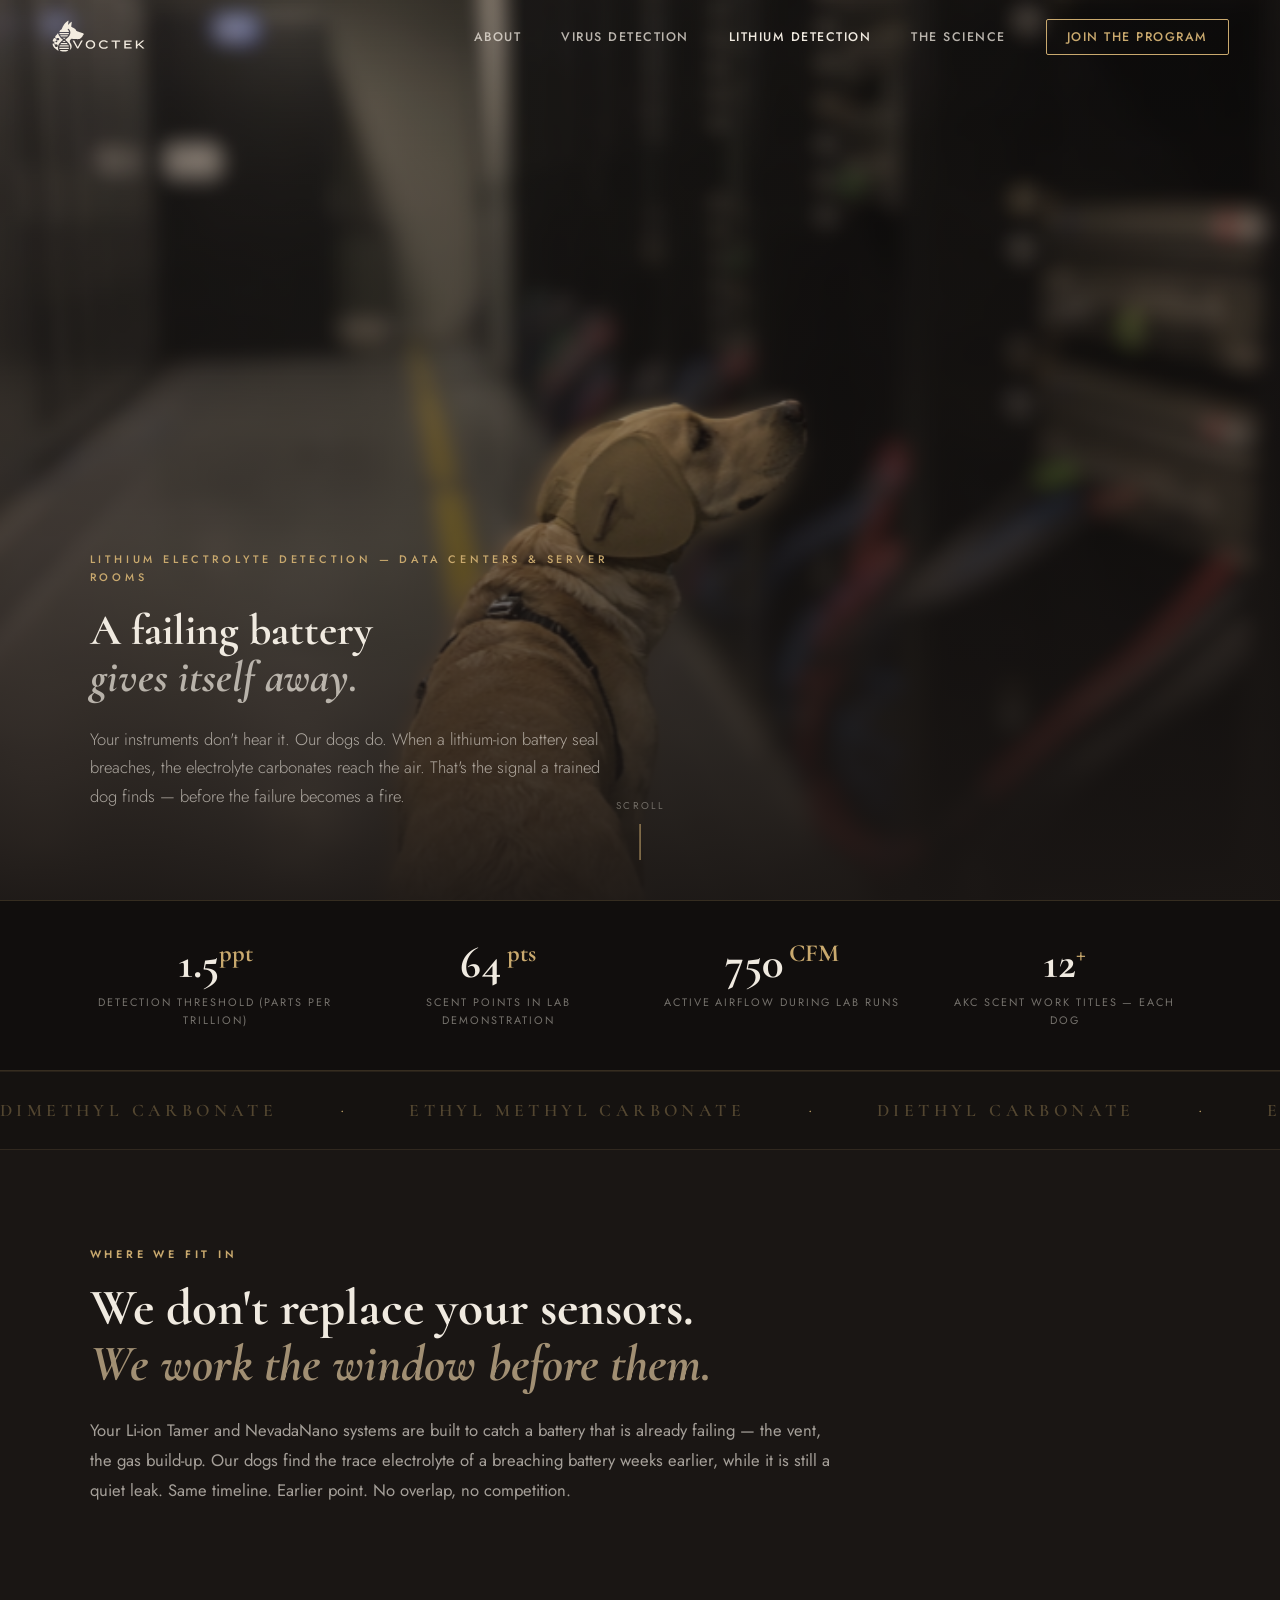
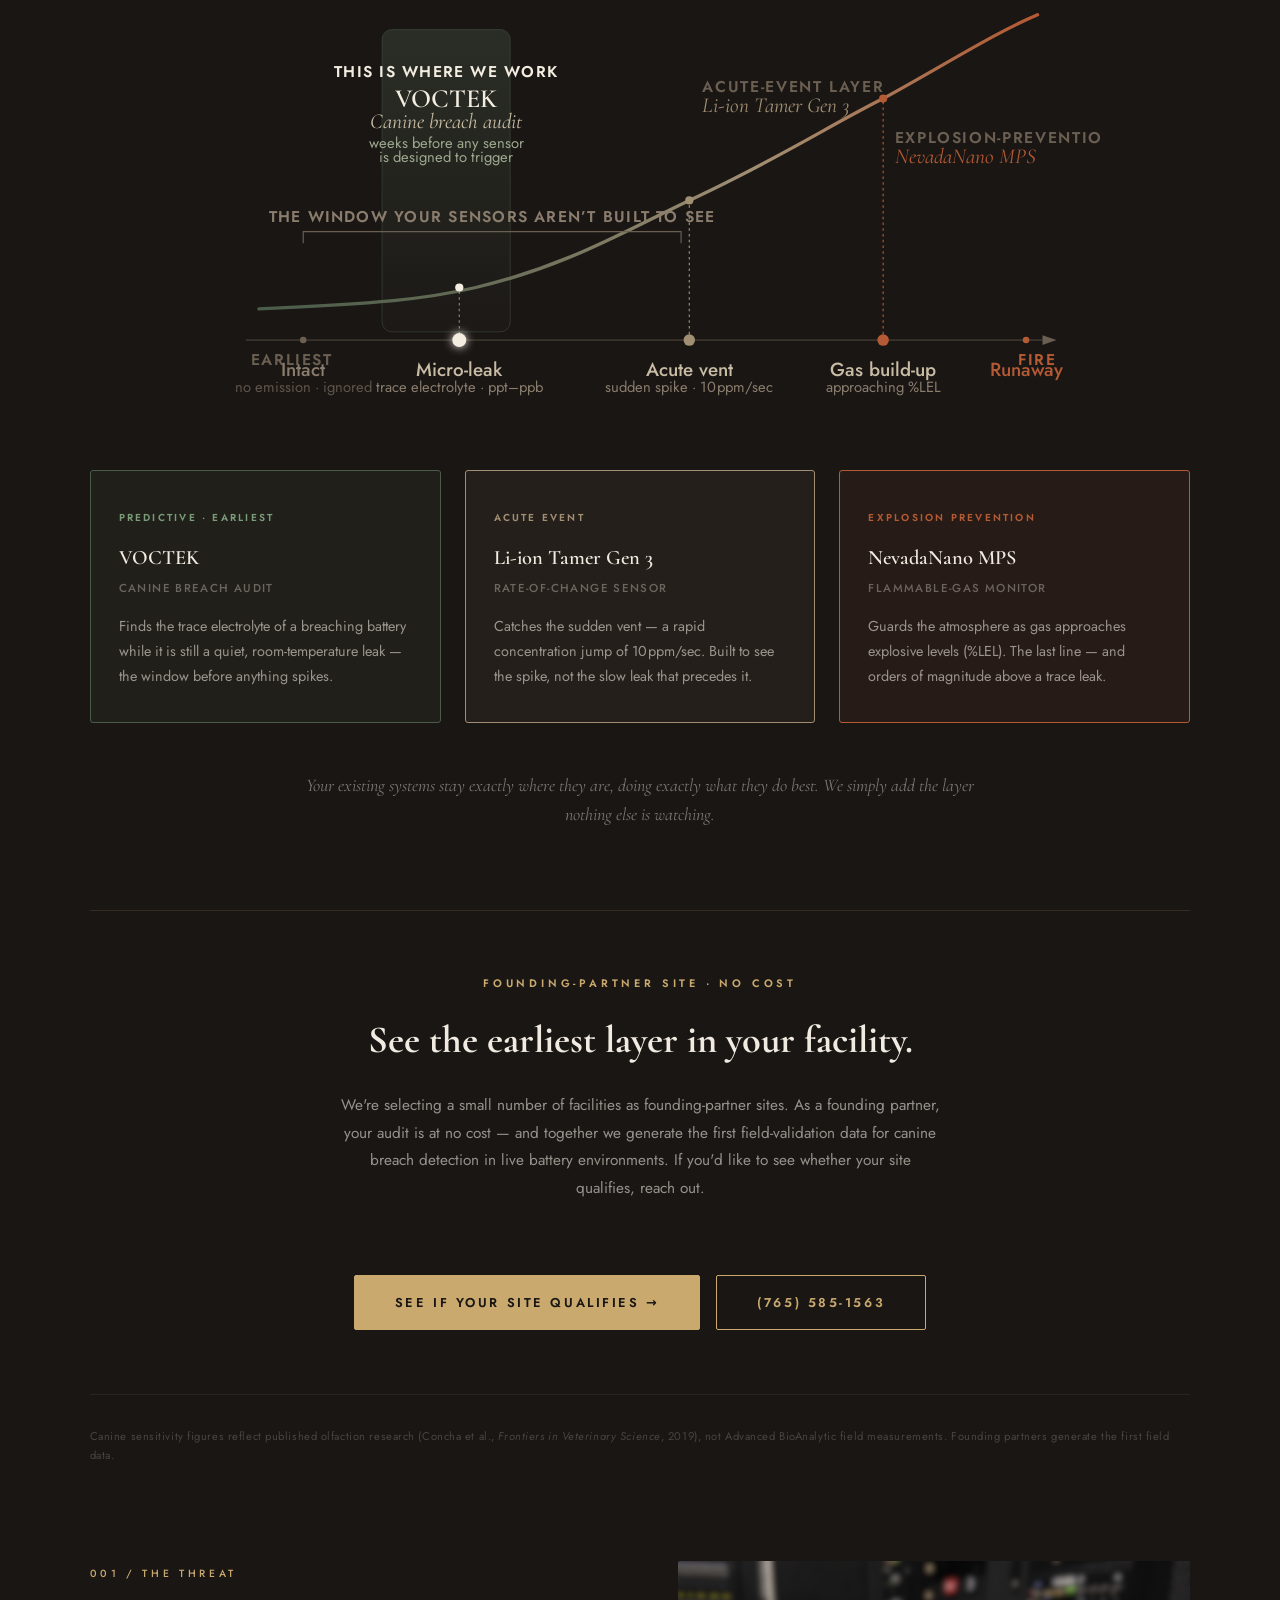
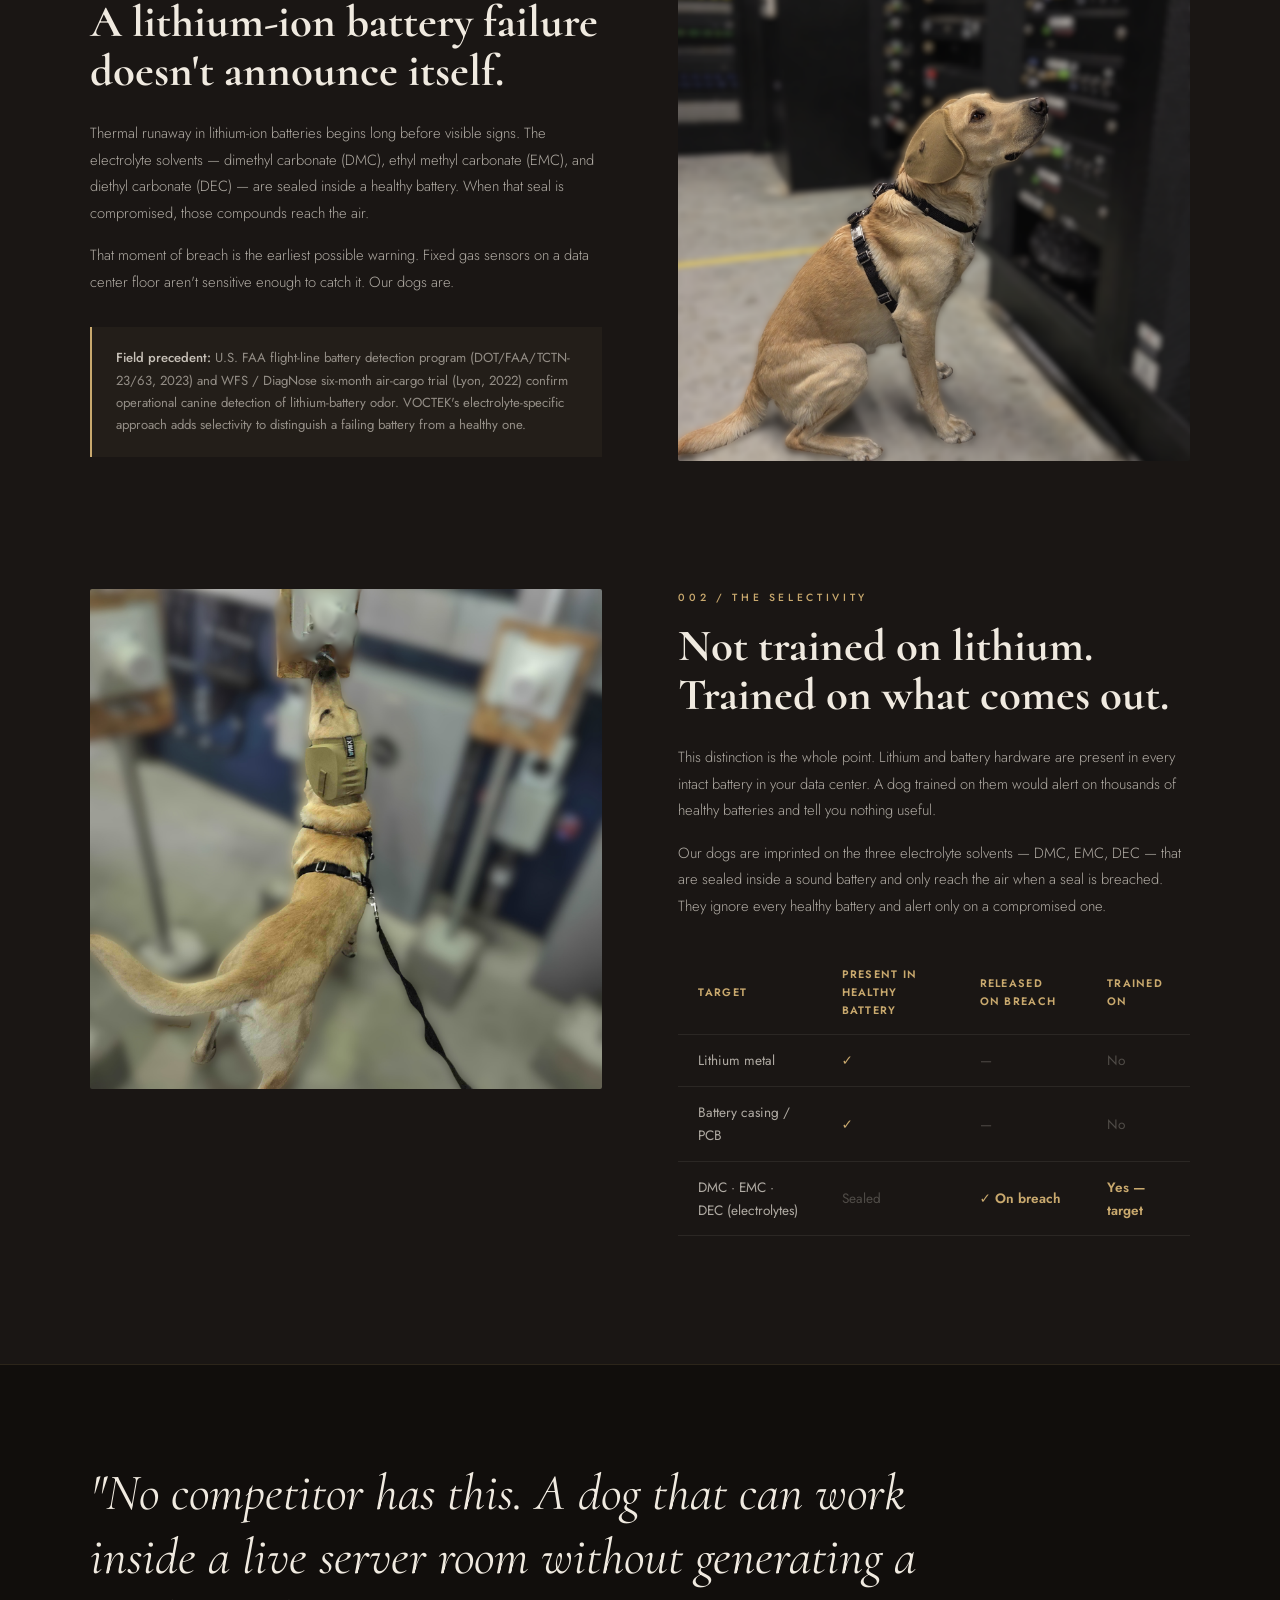
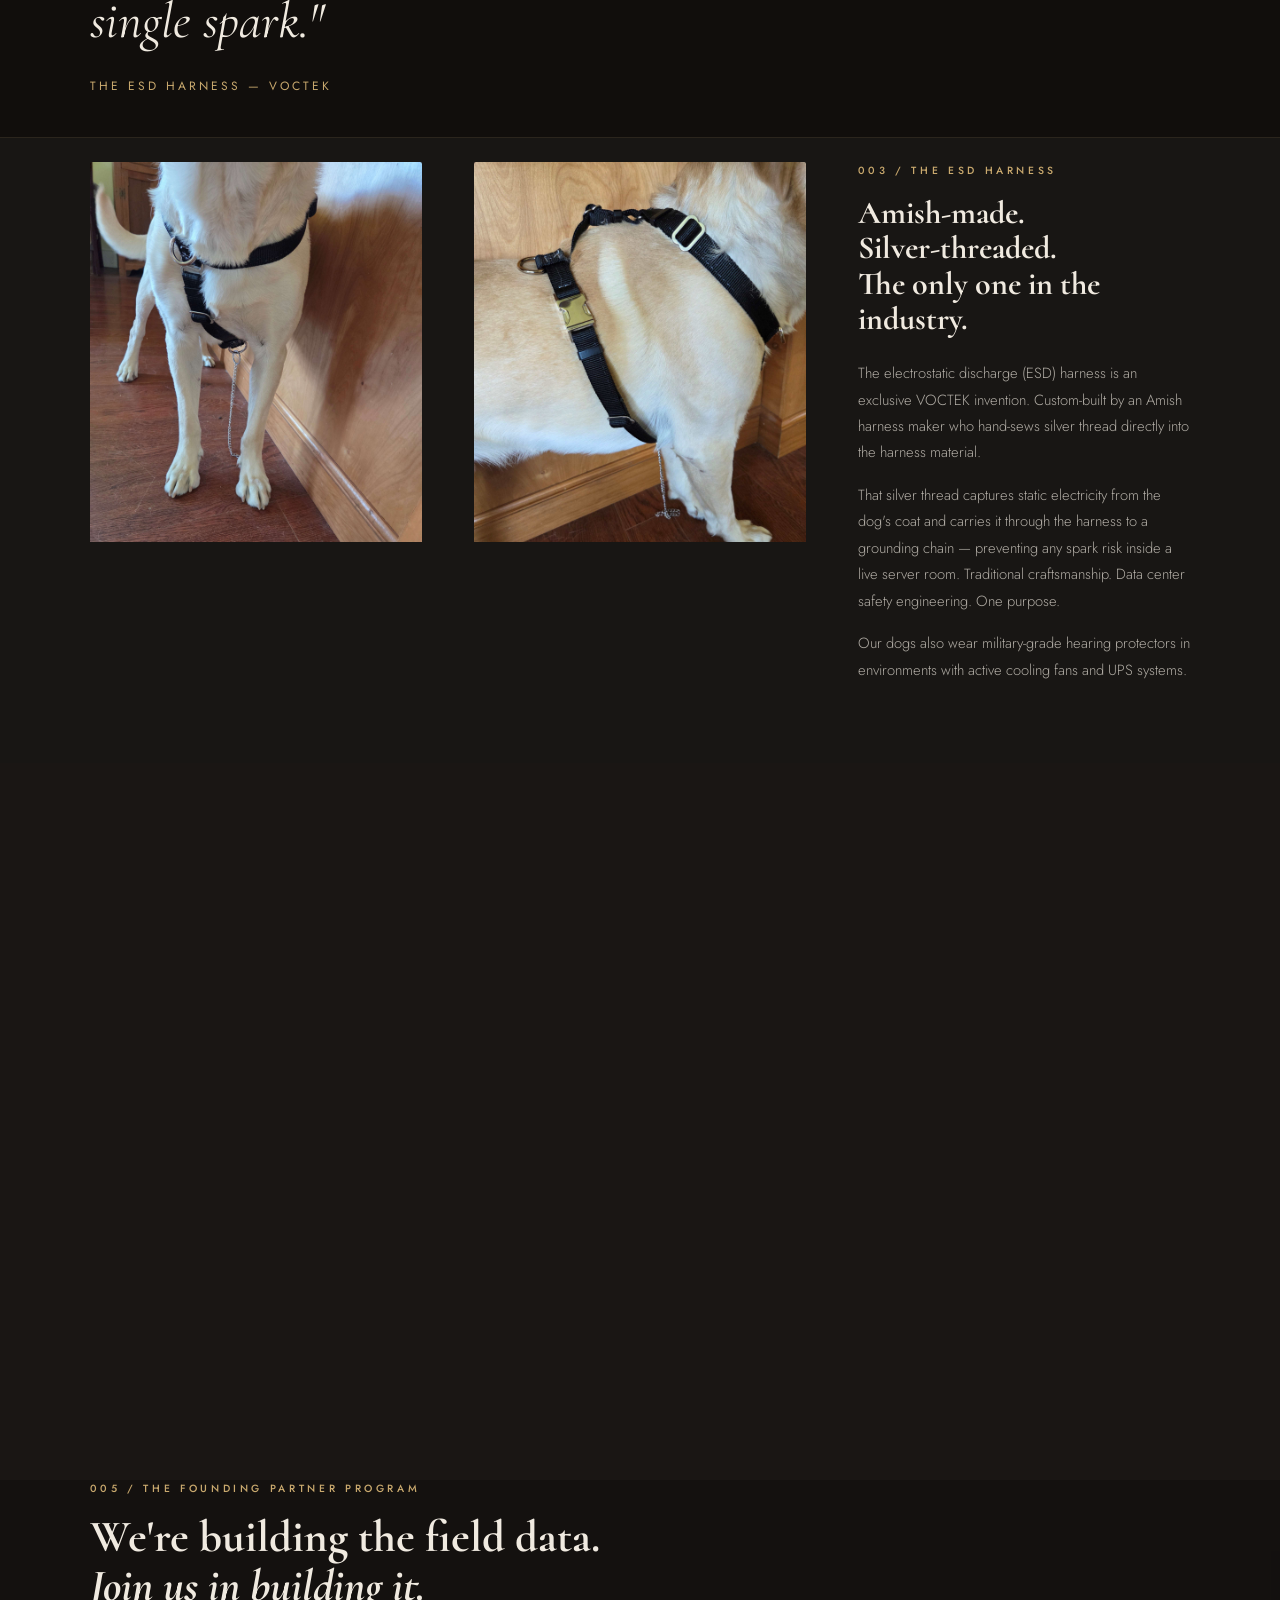
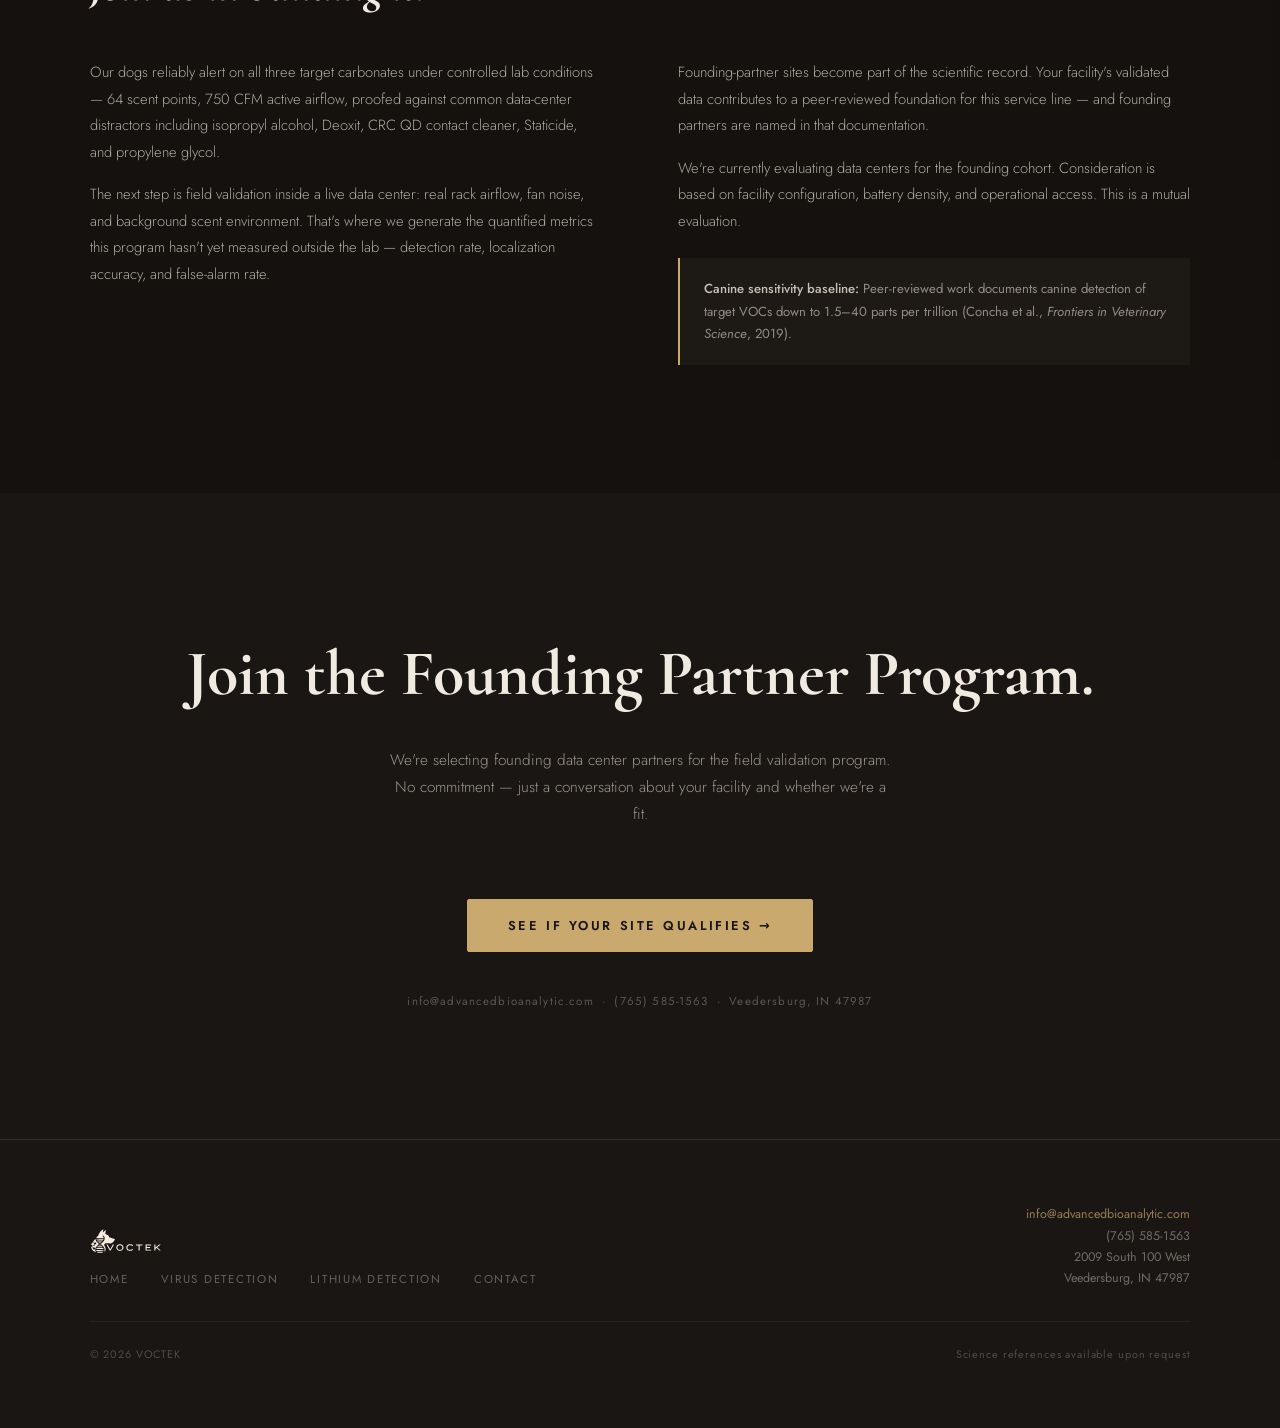
==== commit 3e596aba: "Rebrand site to VOCTEK: logo, favicon, hero videos, and copy across all pages - Replace Advanced Bio" ====
--- a/battery-detection.html
+++ b/battery-detection.html
@@ -3,11 +3,16 @@
 <head>
   <meta charset="UTF-8">
   <meta name="viewport" content="width=device-width, initial-scale=1.0">
-  <title>Lithium Electrolyte Detection — Advanced BioAnalytic</title>
+  <title>Lithium Electrolyte Detection — VOCTEK</title>
   <meta name="description" content="Canine lithium electrolyte detection for data centers and server rooms. Our dogs detect DMC, EMC, and DEC — the carbonates that escape only when a battery seal is breached. Join the Founding Partner Program.">
   <link rel="preconnect" href="https://fonts.googleapis.com">
   <link rel="preconnect" href="https://fonts.gstatic.com" crossorigin>
   <link href="https://fonts.googleapis.com/css2?family=Cormorant:ital,wght@0,400;0,500;0,600;0,700;1,400;1,600&family=Jost:wght@300;400;500;600&display=swap" rel="stylesheet">
+    <link rel="icon" href="assets/icons/favicon.ico" sizes="any">
+  <link rel="icon" type="image/png" sizes="32x32" href="assets/icons/favicon-32.png">
+  <link rel="icon" type="image/png" sizes="16x16" href="assets/icons/favicon-16.png">
+  <link rel="apple-touch-icon" href="assets/icons/apple-touch-icon.png">
+  <style>.header-logo-img{height:34px;width:auto;display:block}.footer-brand img{height:26px;width:auto;display:block}</style>
   <link rel="stylesheet" href="css/style.css?v=27">
   <style>
     body { background: var(--dark-warm); }
@@ -341,7 +346,7 @@
 
   <!-- Header -->
   <header class="site-header scrolled" id="site-header">
-    <a href="index.html" class="header-logo">Advanced <span>BioAnalytic</span></a>
+    <a href="index.html" class="header-logo" aria-label="VOCTEK — home"><img class="header-logo-img" src="assets/brand/voctek-logo-cream.svg" alt="VOCTEK"></a>
     <button class="hamburger" id="hamburger" aria-label="Menu">
       <span></span><span></span><span></span>
     </button>
@@ -360,7 +365,7 @@
   <section class="service-hero battery">
     <img class="service-hero-img"
          src="assets/images/dogs/rocco-server-work.png"
-         alt="Detection dog working a live data center rack in ESD harness, Advanced BioAnalytic">
+         alt="Detection dog working a live data center rack in ESD harness, VOCTEK">
     <div class="service-hero-overlay"></div>
     <div class="service-hero-content">
       <span class="service-hero-label">Lithium Electrolyte Detection — Data Centers &amp; Server Rooms</span>
@@ -437,7 +442,7 @@
     <div class="wwf-timeline-wrap">
       <div class="wwf-timeline-inner">
         <svg viewBox="0 0 1120 560" xmlns="http://www.w3.org/2000/svg" role="img"
-             aria-label="A battery failure timeline. Advanced BioAnalytic's canine breach audit detects trace electrolyte at the micro-leak stage, weeks before the Li-ion Tamer detects an acute vent event and before NevadaNano detects explosive gas build-up.">
+             aria-label="A battery failure timeline. VOCTEK's canine breach audit detects trace electrolyte at the micro-leak stage, weeks before the Li-ion Tamer detects an acute vent event and before NevadaNano detects explosive gas build-up.">
           <defs>
             <linearGradient id="aba-sev" x1="0" y1="1" x2="1" y2="0">
               <stop offset="0" stop-color="#4A5C49"/>
@@ -497,7 +502,7 @@
           <text class="t-mono" x="870" y="230" fill="#6B5F52">EXPLOSION-PREVENTION LAYER</text>
           <text class="t-sys"  x="870" y="254" fill="#B45A34">NevadaNano MPS</text>
           <text class="t-mono2" x="324" y="150" fill="#F3ECE0" text-anchor="middle">THIS IS WHERE WE WORK</text>
-          <text class="t-brand" x="324" y="186" fill="#F3ECE0" text-anchor="middle">Advanced BioAnalytic</text>
+          <text class="t-brand" x="324" y="186" fill="#F3ECE0" text-anchor="middle">VOCTEK</text>
           <text class="t-sys"   x="324" y="212" fill="#C9BCA5" text-anchor="middle">Canine breach audit</text>
           <text class="t-note"  x="324" y="236" fill="#9DA88F" text-anchor="middle">weeks before any sensor</text>
           <text class="t-note"  x="324" y="253" fill="#9DA88F" text-anchor="middle">is designed to trigger</text>
@@ -511,7 +516,7 @@
     <!-- Mobile vertical timeline (portrait, scales to full width) -->
     <div class="aba-tl-mobile">
       <svg viewBox="0 0 680 1200" xmlns="http://www.w3.org/2000/svg" role="img"
-           aria-label="A battery failure timeline shown top to bottom. Advanced BioAnalytic's canine breach audit detects trace electrolyte at the micro-leak stage, before the Li-ion Tamer detects an acute vent and before NevadaNano detects explosive gas build-up.">
+           aria-label="A battery failure timeline shown top to bottom. VOCTEK's canine breach audit detects trace electrolyte at the micro-leak stage, before the Li-ion Tamer detects an acute vent and before NevadaNano detects explosive gas build-up.">
         <defs>
           <linearGradient id="aba-sevv" x1="0" y1="0" x2="0" y2="1">
             <stop offset="0" stop-color="#4A5C49"/>
@@ -555,7 +560,7 @@
         <line x1="99" y1="410" x2="150" y2="410" stroke="#7C8A79" stroke-width="1.6"/>
         <circle cx="96" cy="410" r="10" fill="#F3ECE0" filter="url(#aba-glowv)"/>
         <text class="t-mono2" x="164" y="360" fill="#F3ECE0">THIS IS WHERE WE WORK</text>
-        <text class="t-brand" x="164" y="394" fill="#F3ECE0">Advanced BioAnalytic</text>
+        <text class="t-brand" x="164" y="394" fill="#F3ECE0">VOCTEK</text>
         <text class="t-sys"   x="164" y="422" fill="#C9BCA5">Canine breach audit</text>
         <text class="t-note"  x="164" y="452" fill="#9DA88F">Micro-leak · trace electrolyte · ppt–ppb</text>
         <text class="t-note"  x="164" y="478" fill="#9DA88F">Alerts weeks before any sensor is</text>
@@ -583,7 +588,7 @@
     <div class="wwf-cards">
       <div class="wwf-card wwf-card--ours">
         <span class="wwf-card-tag">Predictive · earliest</span>
-        <div class="wwf-card-title">Advanced BioAnalytic</div>
+        <div class="wwf-card-title">VOCTEK</div>
         <div class="wwf-card-role">Canine breach audit</div>
         <p class="wwf-card-desc">Finds the trace electrolyte of a breaching battery while it is still a quiet, room-temperature leak — the window before anything spikes.</p>
       </div>
@@ -647,7 +652,7 @@
         <div class="science-ref">
           <p><strong>Field precedent:</strong> U.S. FAA flight-line battery detection program (DOT/FAA/TCTN-23/63, 2023) and
           WFS / DiagNose six-month air-cargo trial (Lyon, 2022) confirm operational canine detection of lithium-battery odor.
-          ABA's electrolyte-specific approach adds selectivity to distinguish a failing battery from a healthy one.</p>
+          VOCTEK's electrolyte-specific approach adds selectivity to distinguish a failing battery from a healthy one.</p>
         </div>
       </div>
       <div class="pair-img">
@@ -718,7 +723,7 @@
       "No competitor has this. A dog that can work inside a live server room
       without generating a single spark."
     </blockquote>
-    <cite>The ESD Harness — Advanced BioAnalytic</cite>
+    <cite>The ESD Harness — VOCTEK</cite>
   </section>
 
   <div class="harness-callout" style="padding-top:1.5rem;">
@@ -736,7 +741,7 @@
         Amish-made.<br>Silver-threaded.<br>The only one in the industry.
       </h2>
       <p class="service-body">
-        The electrostatic discharge (ESD) harness is an exclusive Advanced BioAnalytic invention.
+        The electrostatic discharge (ESD) harness is an exclusive VOCTEK invention.
         Custom-built by an Amish harness maker who hand-sews silver thread directly into the
         harness material.
       </p>
@@ -786,7 +791,7 @@
       <div class="rocco-video-block">
         <div class="rocco-video-frame">
           <img src="assets/images/dogs/Lithium%20Rocco%20Run%20Thumb.jpg"
-               alt="Rocco — Dog Detects Lithium Battery Electrolytes — Advanced BioAnalytic detection run">
+               alt="Rocco — Dog Detects Lithium Battery Electrolytes — VOCTEK detection run">
         </div>
         <a href="https://www.youtube.com/watch?v=xchijLUmRxk&t=15s"
            target="_blank" rel="noopener"
@@ -942,7 +947,7 @@
   <!-- Footer -->
   <footer class="site-footer">
     <div>
-      <div class="footer-brand">Advanced <strong>BioAnalytic</strong></div>
+      <div class="footer-brand"><img src="assets/brand/voctek-logo-cream.svg" alt="VOCTEK"></div>
       <div class="footer-nav" style="margin-top:1rem">
         <a href="index.html">Home</a>
         <a href="virus-detection.html">Virus Detection</a>
@@ -957,7 +962,7 @@
       Veedersburg, IN 47987
     </div>
     <div class="footer-bottom">
-      <p>&copy; 2026 Advanced BioAnalytic · A DBA of Labncroft Partnership</p>
+      <p>&copy; 2026 VOCTEK</p>
       <p>Science references available upon request</p>
     </div>
   </footer>
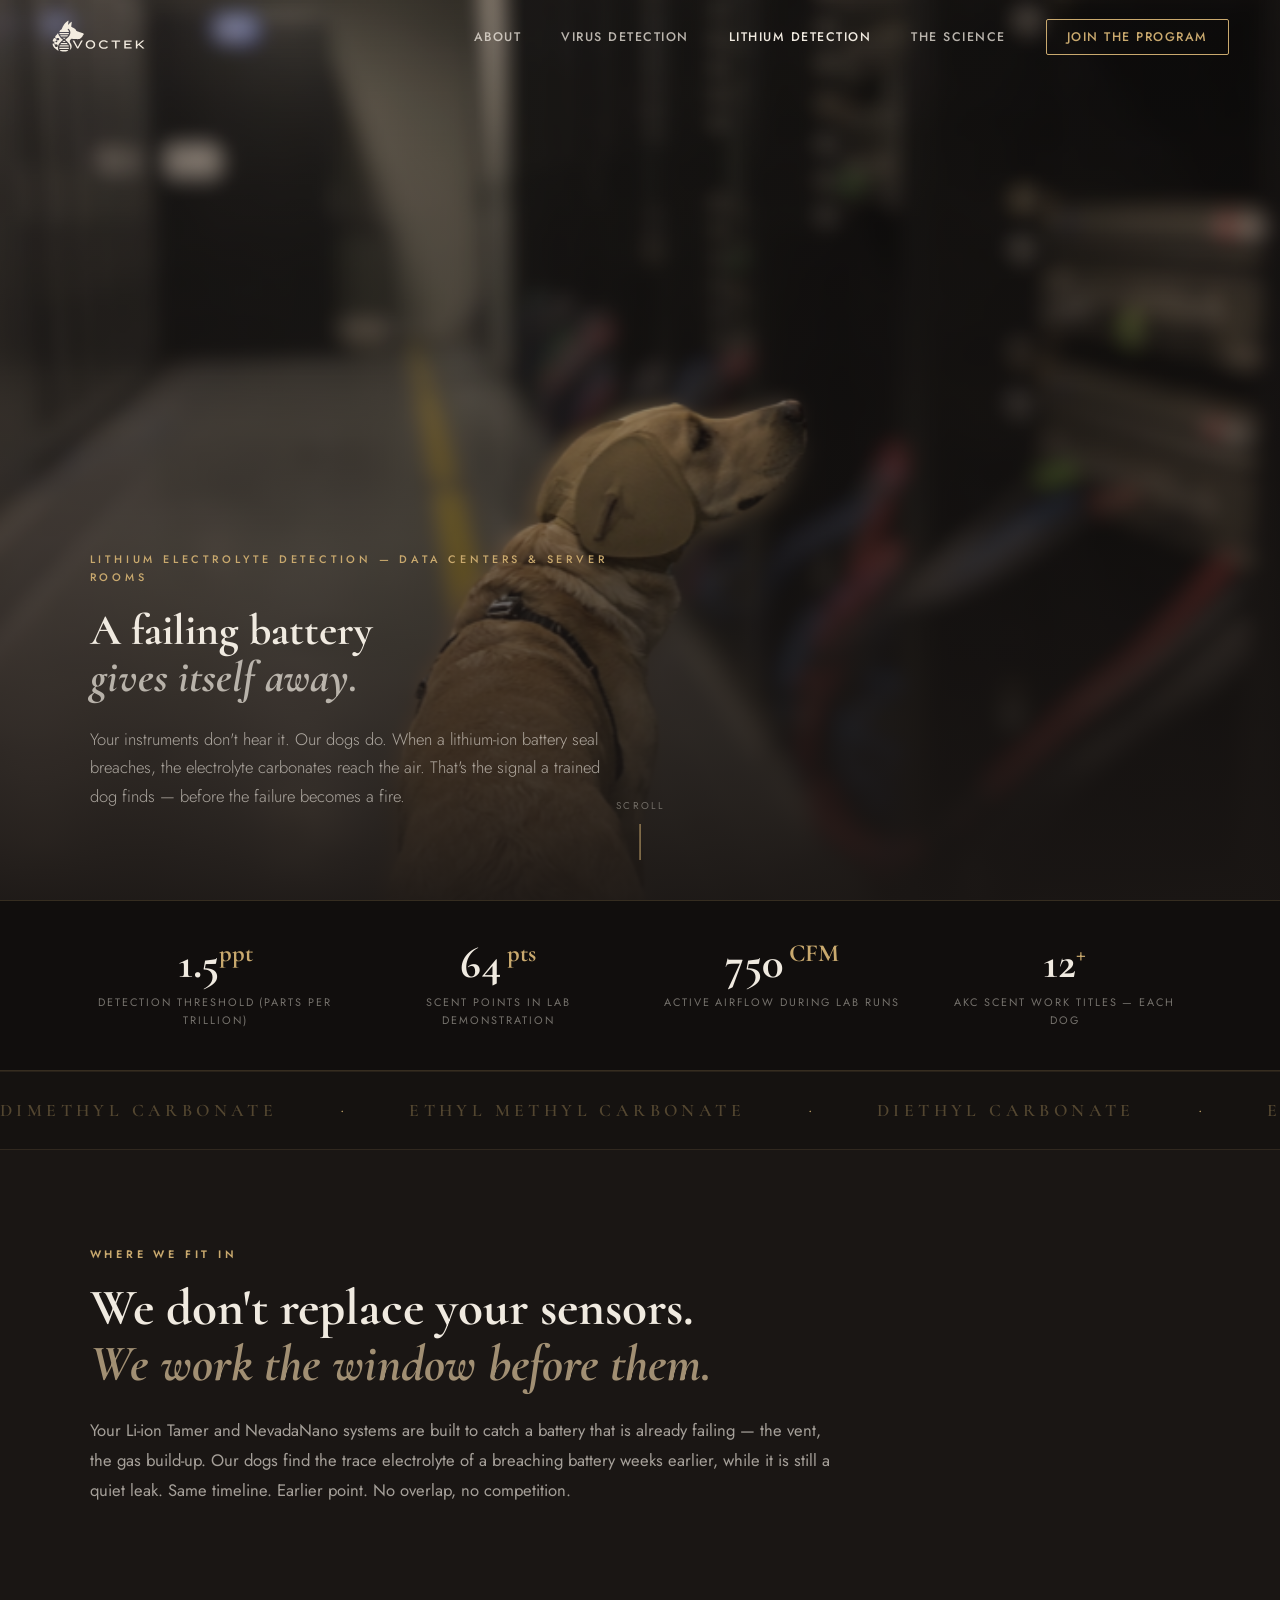
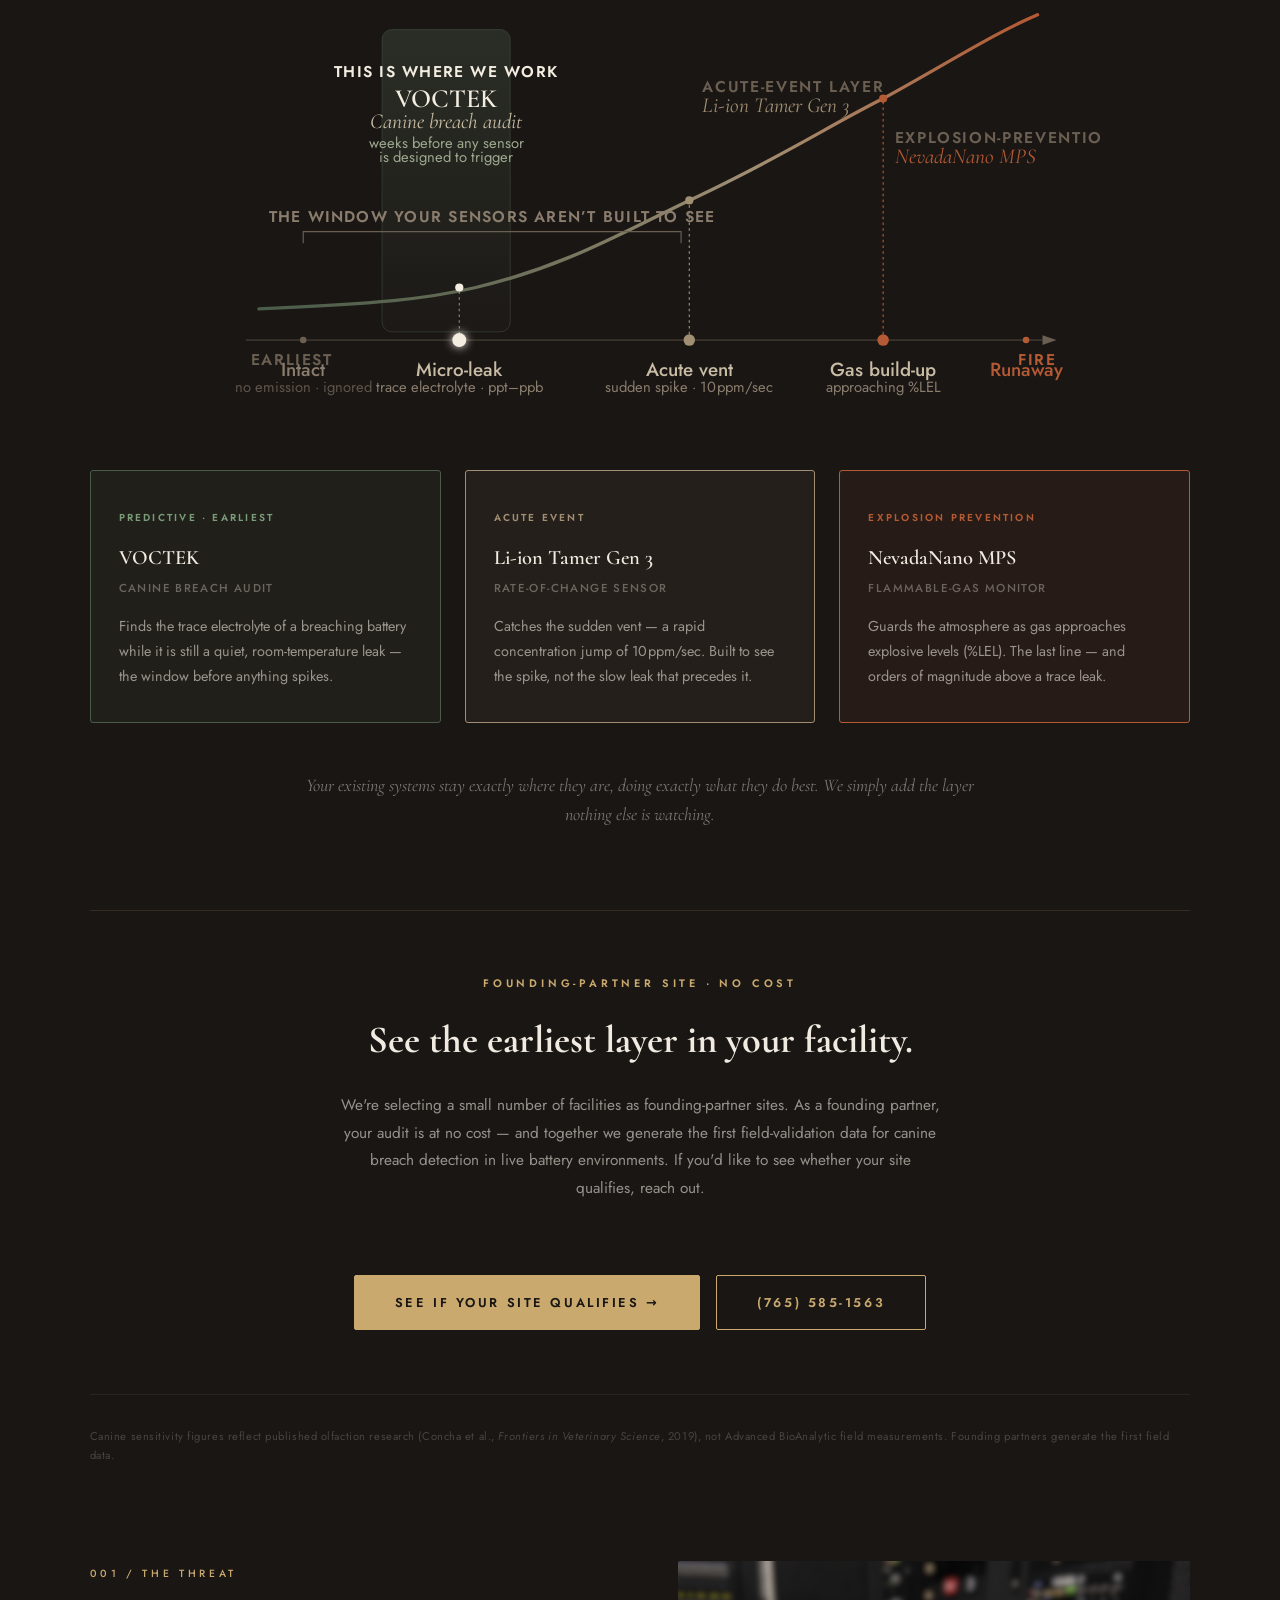
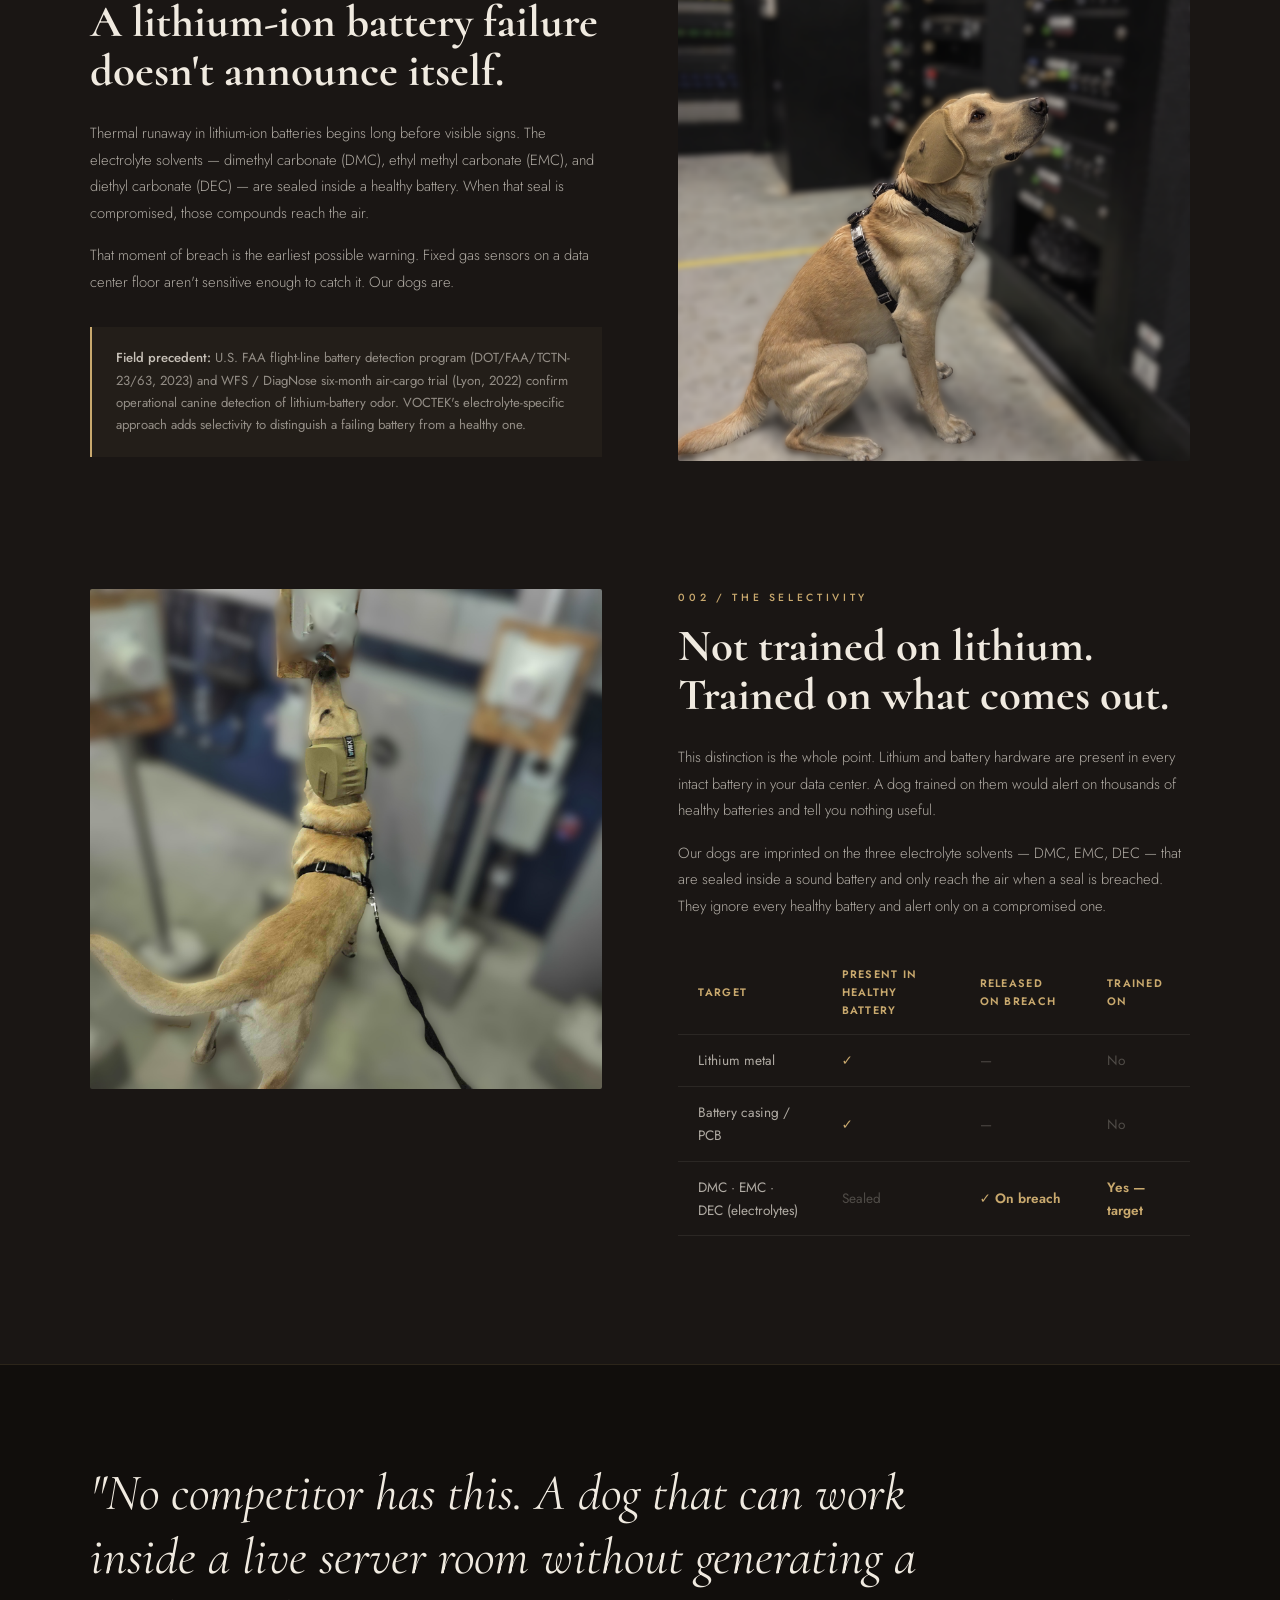
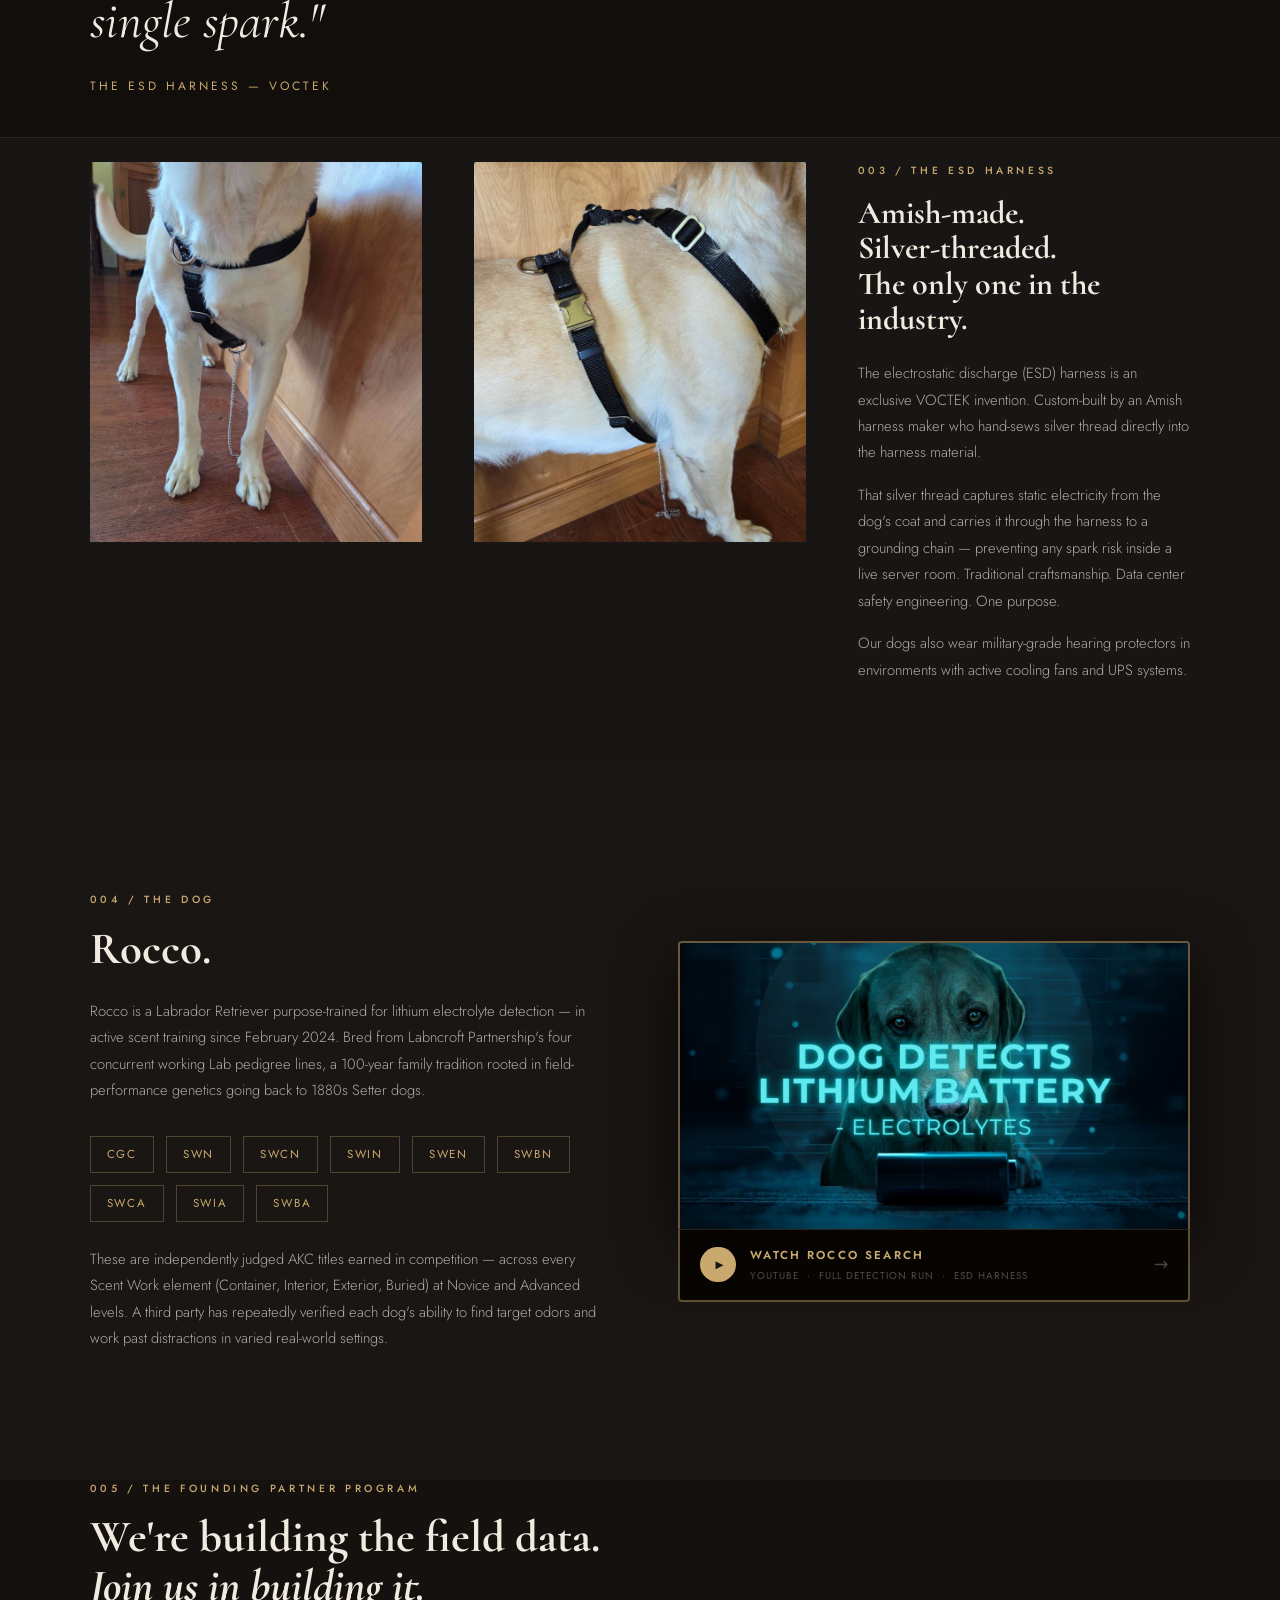
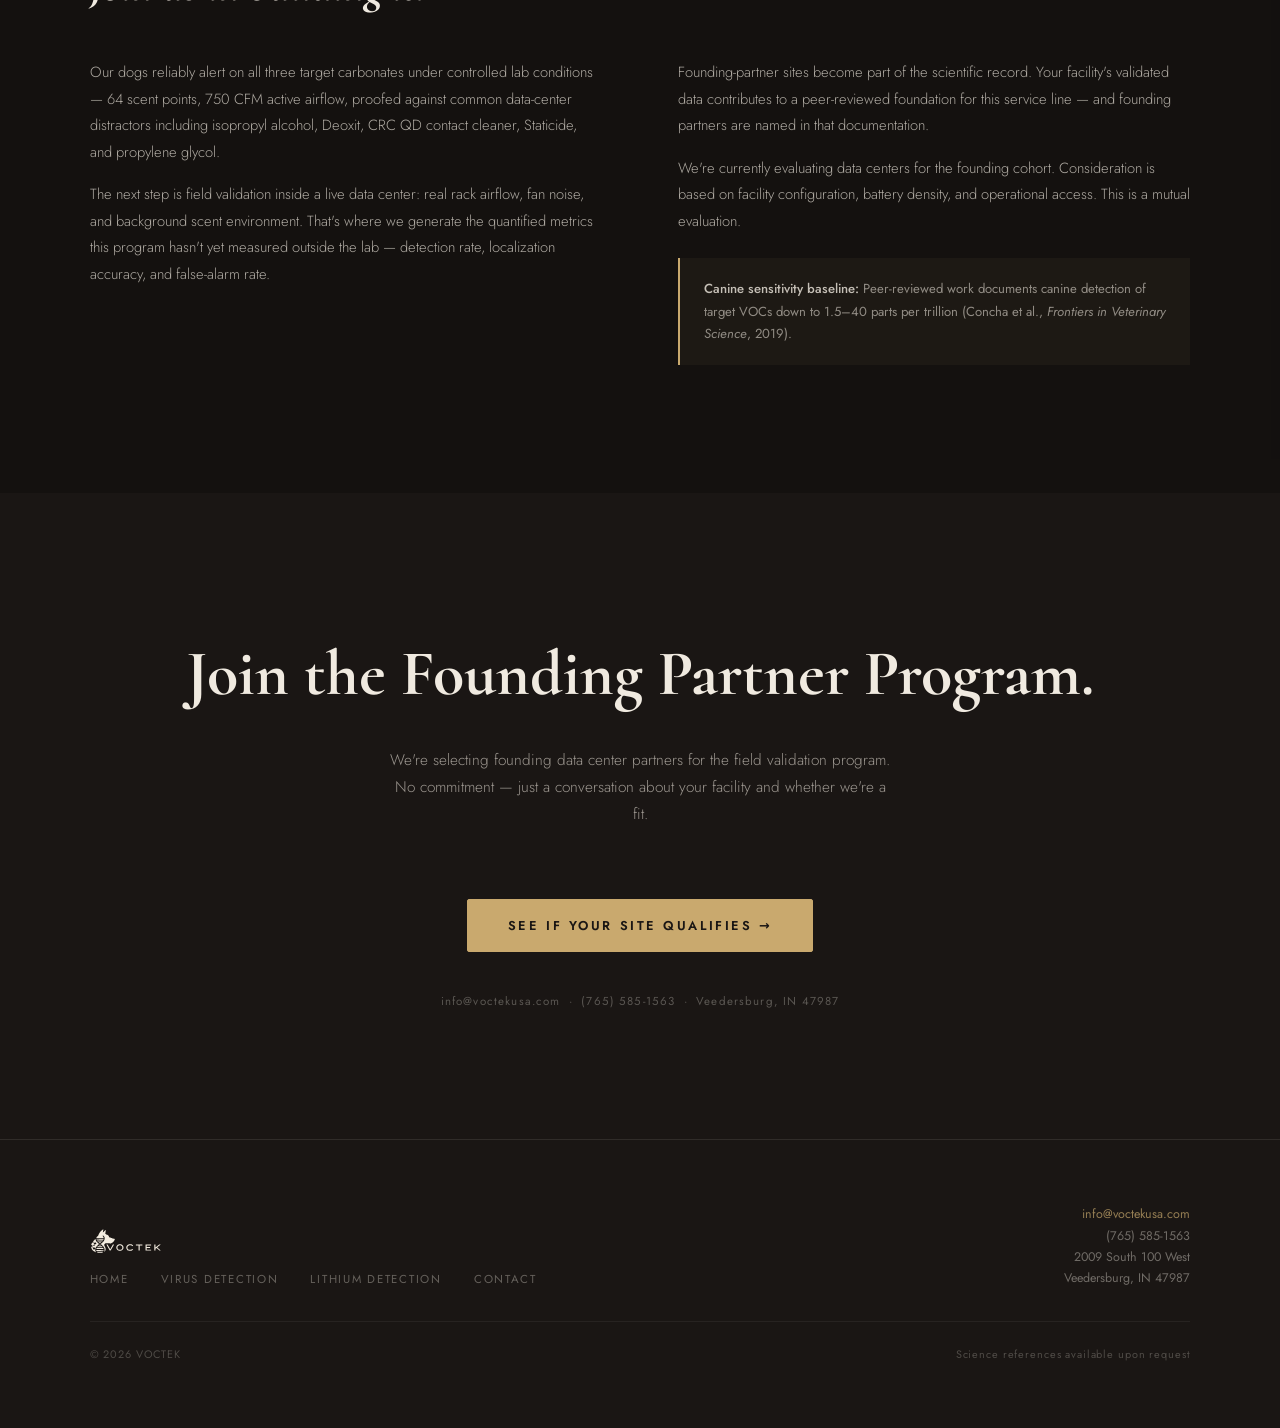
==== commit 7f0f7961: "Update contact email to info@voctekusa.com" ====
--- a/battery-detection.html
+++ b/battery-detection.html
@@ -940,7 +940,7 @@
     </div>
 
     <p style="margin-top:2.5rem;font-size:0.72rem;color:rgba(240,234,224,0.3);letter-spacing:0.1em;">
-      info@advancedbioanalytic.com &nbsp;·&nbsp; (765) 585-1563 &nbsp;·&nbsp; Veedersburg, IN 47987
+      info@voctekusa.com &nbsp;·&nbsp; (765) 585-1563 &nbsp;·&nbsp; Veedersburg, IN 47987
     </p>
   </section>
 
@@ -952,11 +952,11 @@
         <a href="index.html">Home</a>
         <a href="virus-detection.html">Virus Detection</a>
         <a href="battery-detection.html">Lithium Detection</a>
-        <a href="mailto:info@advancedbioanalytic.com">Contact</a>
+        <a href="mailto:info@voctekusa.com">Contact</a>
       </div>
     </div>
     <div class="footer-contact">
-      <a href="mailto:info@advancedbioanalytic.com">info@advancedbioanalytic.com</a><br>
+      <a href="mailto:info@voctekusa.com">info@voctekusa.com</a><br>
       (765) 585-1563<br>
       2009 South 100 West<br>
       Veedersburg, IN 47987
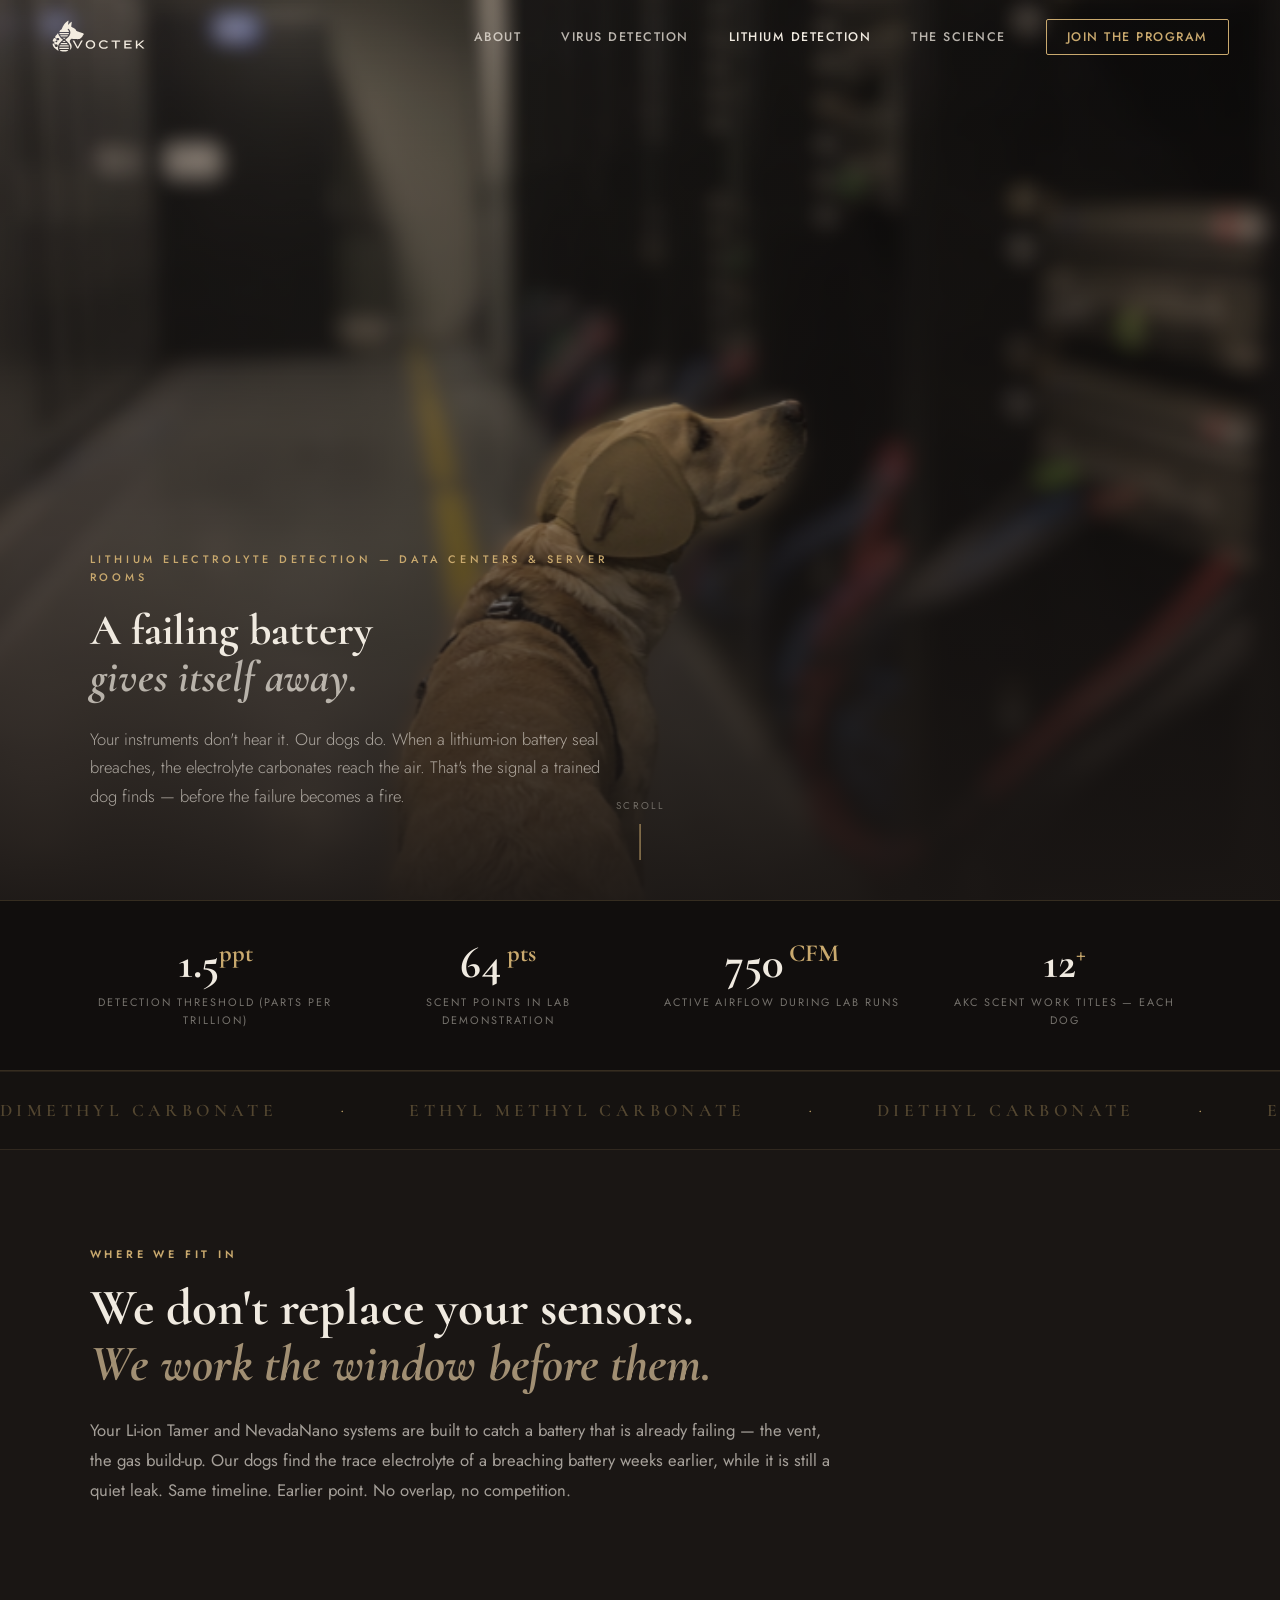
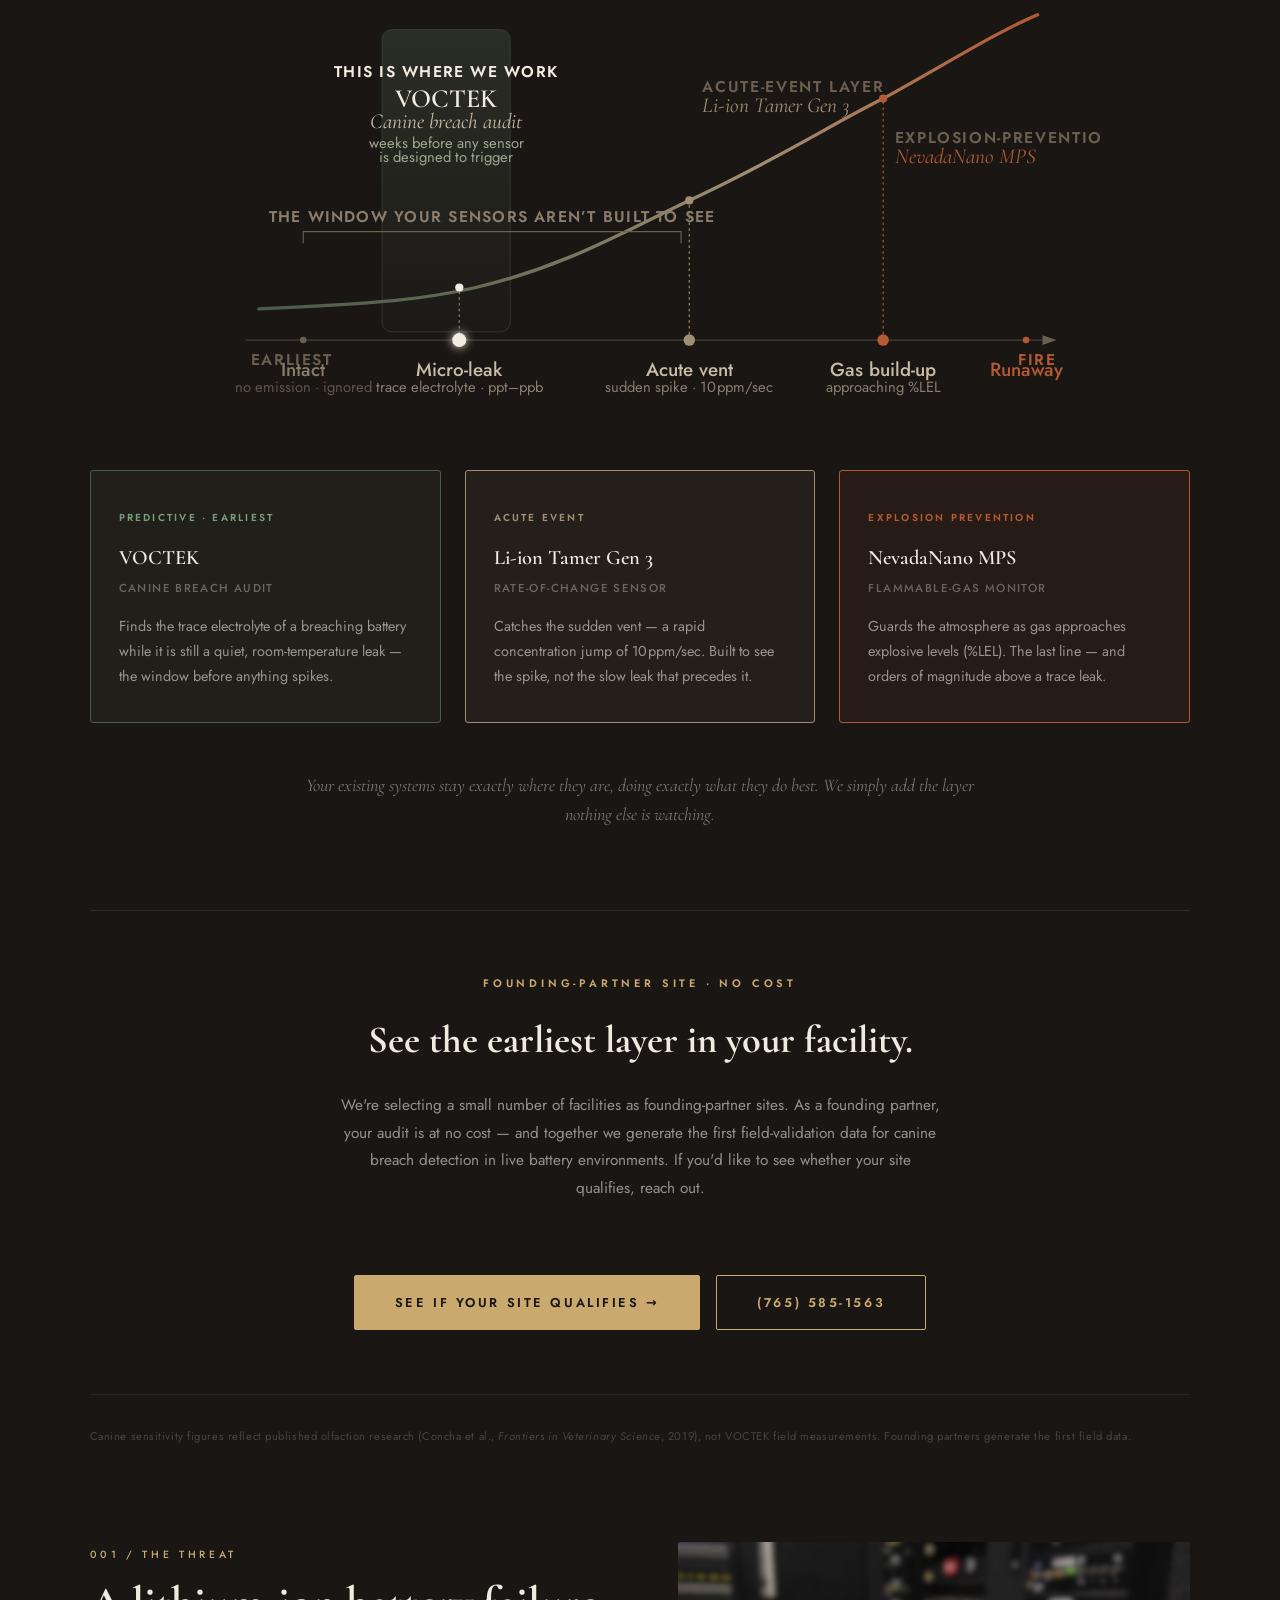
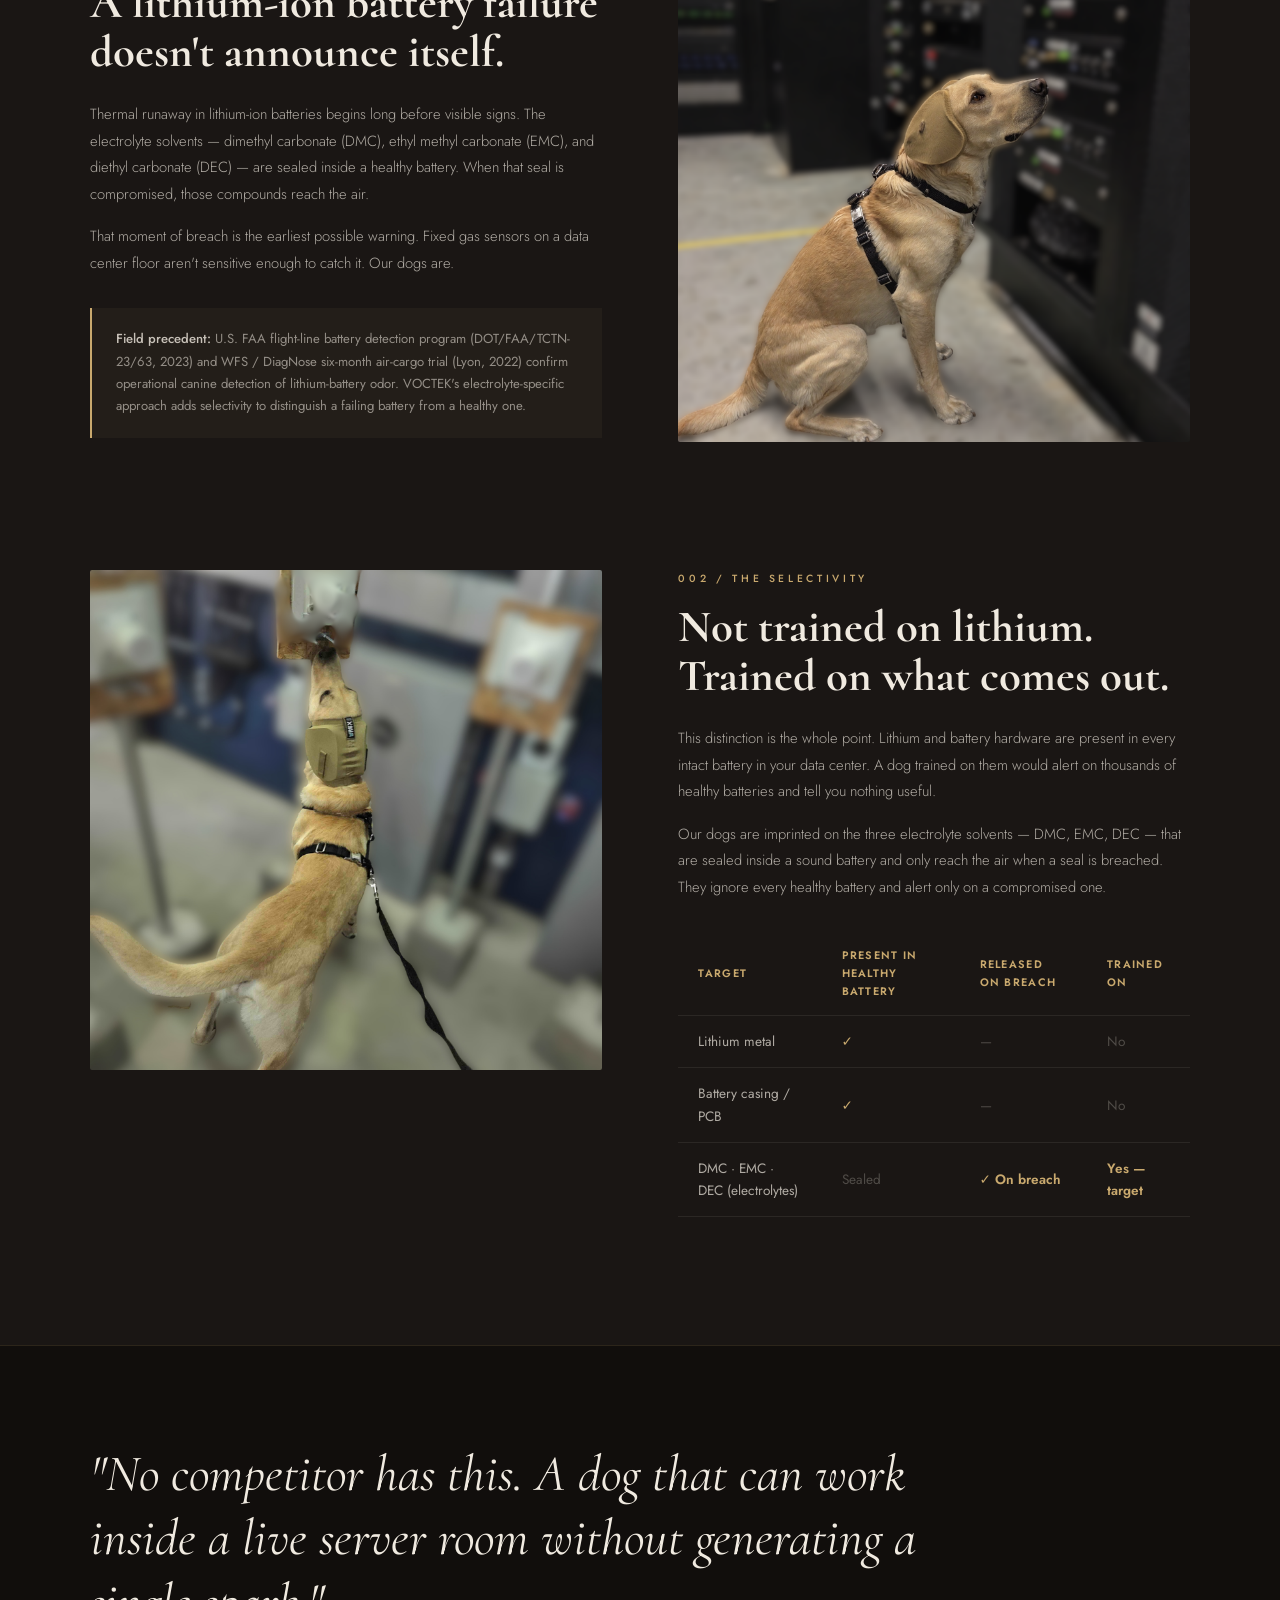
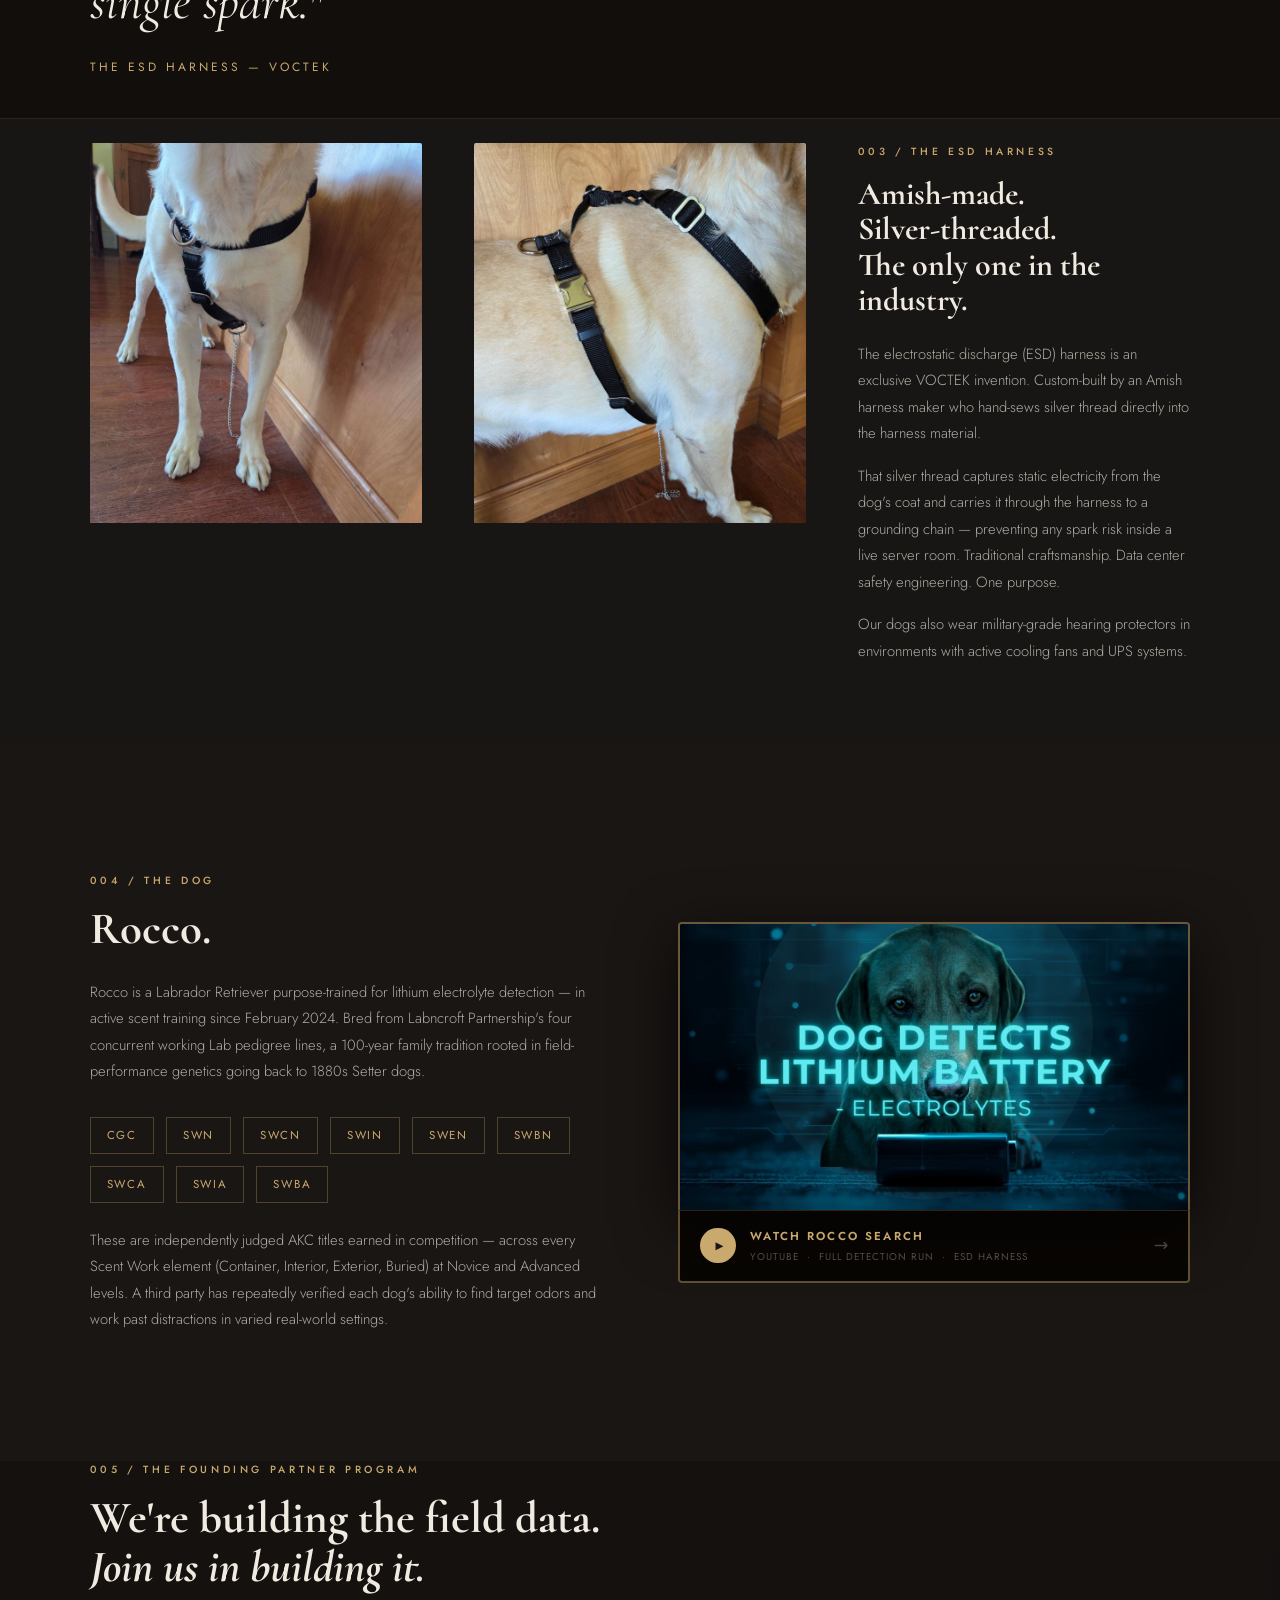
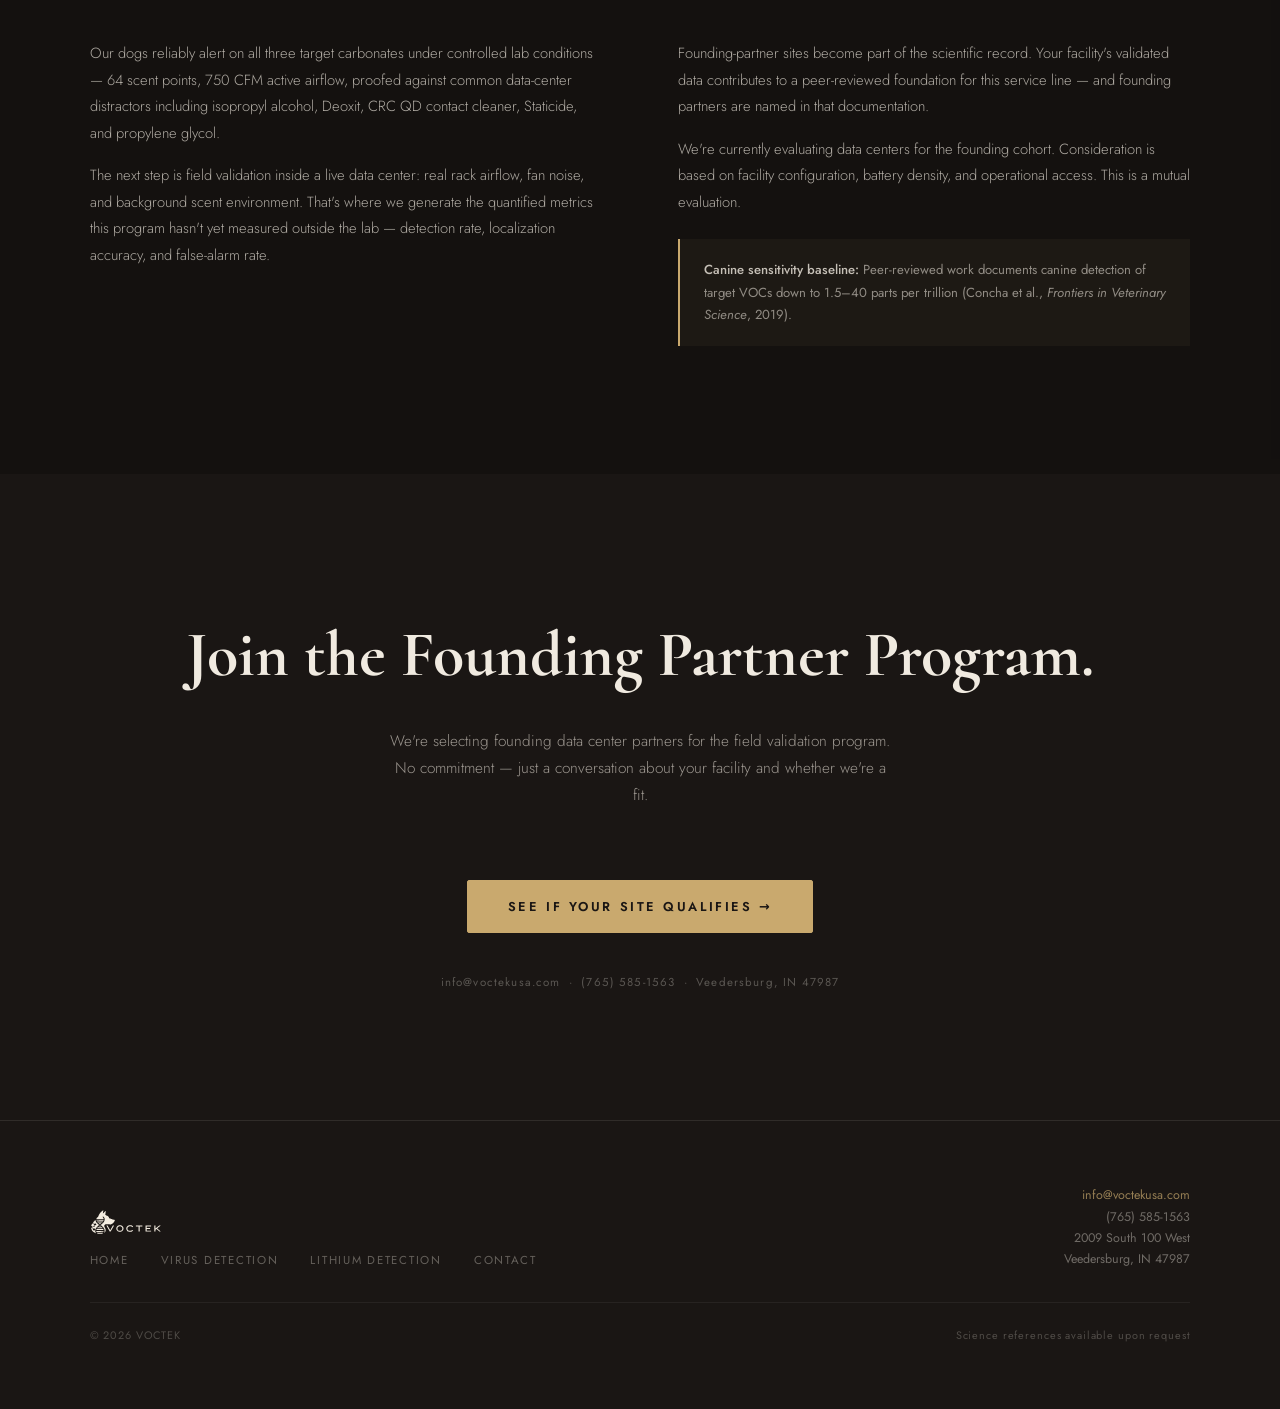
==== commit 3317865e: "Replace old brand name with VOCTEK on battery page" ====
--- a/battery-detection.html
+++ b/battery-detection.html
@@ -628,8 +628,7 @@
 
     <p class="wwf-footnote">
       Canine sensitivity figures reflect published olfaction research
-      (Concha et al., <em>Frontiers in Veterinary Science</em>, 2019), not Advanced
-      BioAnalytic field measurements. Founding partners generate the first field data.
+      (Concha et al., <em>Frontiers in Veterinary Science</em>, 2019), not VOCTEK field measurements. Founding partners generate the first field data.
     </p>
   </section>
 
